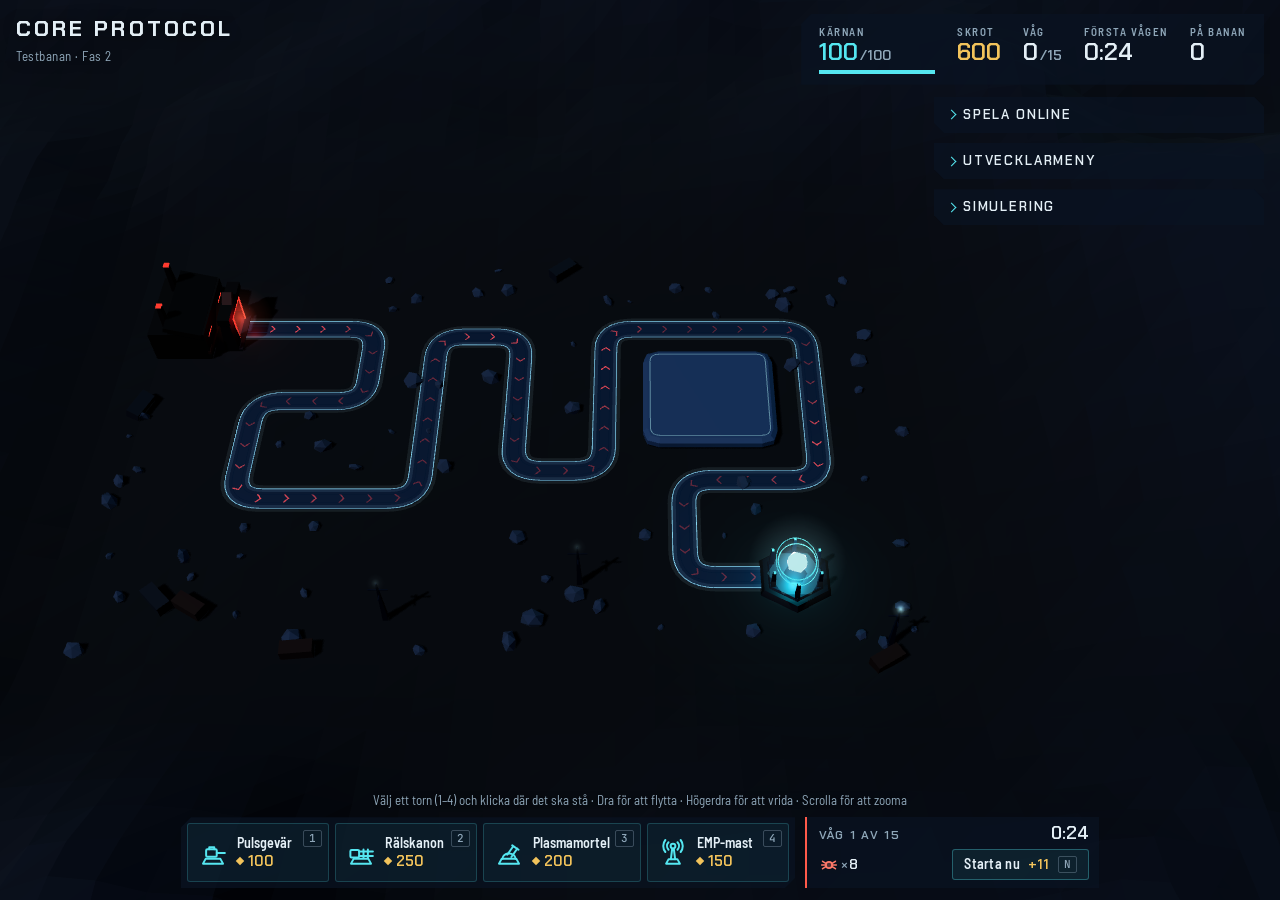
==== index.html @ 1d3fe287 "Fas 2: onlinespel och fri placering Den byggda webbversionen av Core Protocol, fas 2: spela samma ma" ====
<!doctype html>
<html lang="sv">
  <head>
    <meta charset="utf-8" />
    <meta name="viewport" content="width=device-width, initial-scale=1, viewport-fit=cover" />
    <title>Core Protocol</title>
    <meta name="claude:viewport-fit-sides" content="cover" />
    <meta name="description" content="Core Protocol – sci-fi tower defense i webbläsaren. Fas 2: spela samma match med vänner över internet." />
    <link rel="preconnect" href="https://fonts.googleapis.com" />
    <link rel="preconnect" href="https://fonts.gstatic.com" crossorigin />
    <link
      rel="stylesheet"
      href="https://fonts.googleapis.com/css2?family=Barlow+Semi+Condensed:wght@400;500;600&family=Chakra+Petch:wght@500;600;700&family=JetBrains+Mono:wght@400;500&display=swap"
    />
    <script type="module" crossorigin src="./assets/index-Di5FFLWY.js"></script>
    <link rel="stylesheet" crossorigin href="./assets/index-Du7EBL6-.css">
  </head>
  <body>
    <div id="app">
      <canvas id="scene" aria-label="Spelplanen Testbanan i 3D"></canvas>
      <canvas id="overlay" aria-hidden="true"></canvas>

      <div class="hud" id="hud">
        <header class="hud-top">
          <div class="brand">
            <span class="brand-name">Core Protocol</span>
            <span class="brand-sub">Testbanan · Fas 2</span>
          </div>
          <button type="button" class="btn btn-menu" id="btn-menu" aria-expanded="false" aria-controls="panels">Meny</button>

          <div class="status" id="status">
            <div class="stat stat-core" data-level="ok" id="stat-core">
              <span class="stat-label">Kärnan</span>
              <span class="stat-value"><span id="core-value">100</span><span class="stat-max">/100</span></span>
              <span class="meter" aria-hidden="true"><span class="meter-fill" id="core-meter"></span></span>
            </div>
            <div class="stat stat-scrap" id="stat-scrap">
              <span class="stat-label">Skrot</span>
              <span class="stat-value" id="scrap-value">600</span>
            </div>
            <div class="stat">
              <span class="stat-label">Våg</span>
              <span class="stat-value"><span id="wave-value">0</span><span class="stat-max" id="wave-max">/15</span></span>
            </div>
            <div class="stat">
              <span class="stat-label" id="next-label">Första vågen</span>
              <span class="stat-value" id="next-wave">0:30</span>
            </div>
            <div class="stat stat-robots">
              <span class="stat-label">På banan</span>
              <span class="stat-value" id="robots-value">0</span>
            </div>
            <div class="stat stat-mode" id="mode-badge" data-state="ok" hidden>
              <span class="stat-label">Online</span>
              <span class="stat-value stat-value-small" id="mode-value">–</span>
            </div>
          </div>
        </header>

        <div class="hud-main">
          <div class="radio" id="radio" hidden aria-live="polite">
            <span class="radio-from" id="radio-from">AXIOM</span>
            <span class="radio-text" id="radio-text"></span>
          </div>

          <aside class="hud-side" aria-label="Paneler">
            <section class="panel tower-panel" id="tower-panel" hidden aria-label="Torn"></section>

            <div class="hud-panels" id="panels">
              <details class="panel" id="panel-net">
                <summary>Spela online</summary>
                <div class="panel-body" id="net-body"></div>
              </details>

              <details class="panel" id="panel-dev">
                <summary>Utvecklarmeny</summary>
                <div class="panel-body">
                  <div class="btn-row">
                    <button type="button" id="btn-scrap" class="btn">Ge 500 skrot</button>
                    <button type="button" id="btn-damage" class="btn" aria-pressed="false">Visa skadetal</button>
                  </div>
                  <div class="btn-group" role="group" aria-labelledby="spawn-label">
                    <span class="group-label" id="spawn-label">Skicka en robot</span>
                    <div class="btn-row" id="spawn-buttons"></div>
                  </div>
                  <div class="btn-row">
                    <button type="button" id="btn-pause" class="btn" aria-pressed="false"><span id="btn-pause-label">Paus</span> <kbd>P</kbd></button>
                    <button type="button" id="btn-speed" class="btn" aria-pressed="false"><span id="btn-speed-label">Hastighet 1×</span> <kbd>F</kbd></button>
                    <button type="button" id="btn-restart" class="btn">Starta om</button>
                  </div>
                  <div class="btn-row">
                    <button type="button" id="btn-replay" class="btn" disabled>Se senaste repris</button>
                  </div>
                  <p class="note">Allt här går via kommandon, precis som tornen, så det kommer med i reprisen.</p>
                  <p class="note note-lock" id="dev-lock" hidden></p>
                </div>
              </details>

              <details class="panel" id="panel-sim">
                <summary>Simulering</summary>
                <div class="panel-body">
                  <dl class="readout">
                    <div><dt>Tick</dt><dd id="sim-tick">0</dd></div>
                    <div><dt>Speltid</dt><dd id="sim-time">0:00</dd></div>
                    <div><dt>Checksumma</dt><dd class="mono" id="sim-sum">–</dd></div>
                    <div><dt>Förstörda</dt><dd id="sim-killed">0</dd></div>
                    <div><dt>Släppta in</dt><dd id="sim-leaked">0</dd></div>
                    <div><dt>Bildfrekvens</dt><dd id="sim-fps">–</dd></div>
                  </dl>
                  <div class="selftest" id="selftest" data-state="running">
                    <span class="pill" id="selftest-pill">Kör</span>
                    <span class="selftest-text" id="selftest-text">Determinismtestet körs …</span>
                  </div>
                </div>
              </details>
            </div>
          </aside>
        </div>

        <div class="hud-bottom">
          <p class="toast" id="toast" role="status" hidden></p>
          <p class="hint" id="hint"></p>
          <div class="replay-bar" id="replay-bar" hidden>
            <span class="replay-tag">Repris</span>
            <span class="replay-time" id="replay-time">0:00 / 0:00</span>
            <span class="replay-track" aria-hidden="true"><span class="replay-fill" id="replay-fill"></span></span>
            <button type="button" class="btn" id="replay-pause" aria-pressed="false">Paus</button>
            <span class="btn-group-inline" role="group" aria-label="Hastighet" id="replay-speeds"></span>
            <button type="button" class="btn" id="replay-exit">Avsluta</button>
            <span class="replay-check" id="replay-check" hidden></span>
          </div>
          <nav class="build-bar" id="build-bar" aria-label="Torn och vågor"></nav>
        </div>
      </div>

      <div class="overlay" id="endscreen" hidden>
        <div class="overlay-card" id="end-card" role="dialog" aria-modal="true" aria-labelledby="end-title" data-result="lost">
          <p class="overlay-eyebrow" id="end-eyebrow">AXIOM</p>
          <h2 id="end-title">Kärnan föll</h2>
          <p class="overlay-text" id="end-text"></p>
          <dl class="end-stats" id="end-stats"></dl>
          <div class="btn-row">
            <button type="button" id="btn-again" class="btn btn-primary">Spela igen</button>
            <button type="button" id="btn-watch" class="btn">Se repris</button>
            <button type="button" id="btn-end-close" class="btn" hidden>Stäng</button>
          </div>
          <p class="note" id="end-note"></p>
        </div>
      </div>

      <div class="overlay" id="lobby" hidden></div>

      <div class="fallback" id="fallback" hidden>
        <h2>3D-grafiken kunde inte starta</h2>
        <p>Webbläsaren gav inte spelet tillgång till WebGL. Prova en annan webbläsare, eller slå på hårdvaruacceleration i inställningarna.</p>
      </div>

      <noscript><p class="fallback">Spelet behöver JavaScript för att köras.</p></noscript>
    </div>
  </body>
</html>
---- assets/index-Du7EBL6-.css ----
:root{--night:#08101c;--glass:#0a1422bd;--glass-strong:#0a1422e6;--line:#7cc8e233;--ink:#e4eff6;--ink-dim:#8fa7b9;--eos:#55e6f0;--eos-ink:#04222a;--axiom:#ff5a4a;--axiom-soft:#ff7a6a;--scrap:#f2c35b;--ok:#5fe3a1;--warn:#f5b84a;--font-display:"Chakra Petch", "Rajdhani", "Arial Narrow", system-ui, sans-serif;--font-body:"Barlow Semi Condensed", "Barlow", "Arial Narrow", system-ui, sans-serif;--font-data:"JetBrains Mono", ui-monospace, "SFMono-Regular", Menlo, Consolas, monospace;--chamfer:10px;--column:330px;--lightningcss-light: ;--lightningcss-dark:initial;color-scheme:dark}[hidden]{display:none!important}html,body{background:var(--night);height:100%;color:var(--ink);overflow:hidden}body{font-family:var(--font-body);-webkit-font-smoothing:antialiased;margin:0;font-size:15px;line-height:1.4}#app{position:fixed;inset:0}#scene,#overlay{width:100%;height:100%;display:block;position:absolute;inset:0}#scene{touch-action:none;cursor:grab;outline:none}#scene:active{cursor:grabbing}#overlay{pointer-events:none}.hud{padding-block:calc(14px + env(safe-area-inset-top,0px)) calc(12px + env(safe-area-inset-bottom,0px));padding-left:max(16px, env(safe-area-inset-left,0px));padding-right:max(16px, env(safe-area-inset-right,0px));pointer-events:none;flex-direction:column;gap:12px;display:flex;position:absolute;inset:0}.hud-top{flex-wrap:wrap;justify-content:space-between;align-items:flex-start;gap:12px 24px;display:flex}.brand{text-shadow:0 1px 12px #0009;flex-direction:column;gap:2px;display:flex}.brand-name{font-family:var(--font-display);letter-spacing:.14em;text-transform:uppercase;color:var(--ink);font-size:22px;font-weight:700}.brand-sub{letter-spacing:.04em;color:var(--ink-dim);font-size:13px}.hud-top .btn-menu{display:none}.status{background:var(--glass);-webkit-backdrop-filter:blur(10px);clip-path:polygon(var(--chamfer) 0, 100% 0, 100% calc(100% - var(--chamfer)), calc(100% - var(--chamfer)) 100%, 0 100%, 0 var(--chamfer));flex-wrap:wrap;gap:4px 22px;padding:10px 18px 11px;display:flex}.stat{flex-direction:column;min-width:0;display:flex}.stat-label{letter-spacing:.14em;text-transform:uppercase;color:var(--ink-dim);white-space:nowrap;font-size:11px;font-weight:600}.stat-value{font-family:var(--font-display);font-variant-numeric:tabular-nums;color:var(--ink);white-space:nowrap;font-size:24px;font-weight:600;line-height:1.1}.stat-value-small{color:var(--eos);font-size:16px;line-height:1.6}.stat-max{color:var(--ink-dim);margin-left:2px;font-size:14px}.stat-core .stat-value{color:var(--eos)}.stat-core[data-level=warn] .stat-value{color:var(--warn)}.stat-core[data-level=critical] .stat-value{color:var(--axiom)}.stat-scrap .stat-value{color:var(--scrap)}.meter{background:#8fa7b938;width:116px;height:4px;margin-top:4px;display:block}.meter-fill{background:var(--eos);transform-origin:0;width:100%;height:100%;transition:transform .25s ease-out,background-color .3s;display:block}.stat-core[data-level=warn] .meter-fill{background:var(--warn)}.stat-core[data-level=critical] .meter-fill{background:var(--axiom)}.stat-core.is-hit .stat-value{animation:.35s ease-out hit}.stat-scrap.is-gain .stat-value{animation:.3s ease-out gain}@keyframes hit{0%{color:#fff;transform:translateY(-1px)}to{transform:none}}@keyframes gain{0%{color:#fff3cf;text-shadow:0 0 12px #f2c35bcc}}.hud-main{flex:1;justify-content:flex-end;align-items:flex-start;min-height:0;display:flex;position:relative}.radio{top:0;left:0;right:calc(var(--column) + 16px);background:var(--glass-strong);border-left:2px solid var(--axiom);pointer-events:none;align-items:baseline;gap:10px;width:-moz-fit-content;width:fit-content;max-width:min(560px,100%);margin-inline:auto;padding:8px 16px;animation:.35s ease-out radio-in;display:flex;position:absolute}.radio[data-from=eos]{border-left-color:var(--eos)}.radio-from{font-family:var(--font-display);letter-spacing:.16em;color:var(--axiom);flex:none;font-size:12px;font-weight:600}.radio[data-from=eos] .radio-from{color:var(--eos)}.radio-text{min-width:0;font-size:15px}@keyframes radio-in{0%{opacity:0;transform:translateY(-6px)}}.hud-side{width:min(var(--column), 100%);pointer-events:none;scrollbar-width:thin;scrollbar-color:#8fa7b959 transparent;flex-direction:column;gap:10px;min-height:0;max-height:100%;display:flex;overflow-y:auto}.hud-panels{flex-direction:column;gap:10px;display:flex}.panel{pointer-events:auto;background:var(--glass);-webkit-backdrop-filter:blur(10px);clip-path:polygon(0 0, calc(100% - var(--chamfer)) 0, 100% var(--chamfer), 100% 100%, var(--chamfer) 100%, 0 calc(100% - var(--chamfer)))}.panel>summary{font-family:var(--font-display);letter-spacing:.14em;text-transform:uppercase;color:var(--ink);cursor:pointer;-webkit-user-select:none;user-select:none;align-items:center;gap:8px;padding:9px 14px;font-size:13px;font-weight:600;list-style:none;display:flex}.panel>summary::-webkit-details-marker{display:none}.panel>summary:before{content:"";border-right:1.5px solid var(--eos);border-bottom:1.5px solid var(--eos);width:6px;height:6px;transition:transform .15s;transform:rotate(-45deg)}.panel[open]>summary:before{transform:rotate(45deg)}.panel>summary:focus-visible{outline:2px solid var(--eos);outline-offset:-2px}.panel-body{border-top:1px solid var(--line);flex-direction:column;gap:10px;padding:12px 14px 14px;display:flex}.note{color:var(--ink-dim);max-width:62ch;margin:0;font-size:14px}.note-lock{color:var(--warn)}.note a{color:var(--eos);text-underline-offset:2px}.note a:focus-visible{outline:2px solid var(--eos);outline-offset:2px}.group-label{letter-spacing:.14em;text-transform:uppercase;color:var(--ink-dim);margin-bottom:6px;font-size:11px;font-weight:600;display:block}.btn-row{flex-wrap:wrap;gap:6px;display:flex}.btn{font:600 14px/1.2 var(--font-body);letter-spacing:.02em;color:var(--ink);cursor:pointer;pointer-events:auto;background:#55e6f012;border:1px solid #55e6f052;border-radius:3px;align-items:center;gap:8px;padding:6px 11px;transition:background-color .12s,border-color .12s;display:inline-flex}.btn:hover:not(:disabled){background:#55e6f029;border-color:#55e6f099}.btn:focus-visible,.tower-btn:focus-visible,.tp-close:focus-visible,.field input:focus-visible{outline:2px solid var(--eos);outline-offset:2px}.btn:disabled{opacity:.42;cursor:not-allowed}.btn[aria-pressed=true]{border-color:var(--eos);background:#55e6f038}.btn-axiom{background:#ff5a4a14;border-color:#ff5a4a66}.btn-axiom:hover:not(:disabled){background:#ff5a4a2e;border-color:#ff5a4abf}.btn-axiom .icon-robot{width:18px;height:18px;margin-left:-3px}.btn-primary{color:var(--eos-ink);background:var(--eos);border-color:var(--eos)}.btn-primary:hover:not(:disabled){background:#8af0f6;border-color:#8af0f6}kbd{font:500 11px/1 var(--font-data);color:var(--ink-dim);border:1px solid #8fa7b959;border-radius:2px;padding:2px 5px}.btn-primary kbd{color:var(--eos-ink);border-color:#04222a66}.icon{fill:none;stroke:currentColor;stroke-width:1.6px;stroke-linecap:round;stroke-linejoin:round;flex:none;display:block}.icon .fill{fill:currentColor;fill-opacity:.3}.icon-tower{color:var(--eos)}.icon-robot{color:var(--axiom-soft)}.tower-cost:before,.tp-cost:not(:empty):before{content:"";vertical-align:.12em;background:currentColor;width:6px;height:6px;margin-right:5px;display:inline-block;transform:rotate(45deg)}.readout{gap:4px;margin:0;display:grid}.readout>div{justify-content:space-between;gap:12px;min-width:0;display:flex}.readout dt{color:var(--ink-dim)}.readout dd{font-variant-numeric:tabular-nums;text-align:right;overflow-wrap:anywhere;min-width:0;margin:0}.mono{font-family:var(--font-data);letter-spacing:.04em;font-size:13px}.selftest{border-top:1px solid var(--line);align-items:flex-start;gap:10px;padding-top:10px;font-size:14px;display:flex}.selftest-text{min-width:0;color:var(--ink-dim)}.pill{font:600 11px/1.5 var(--font-display);letter-spacing:.12em;text-transform:uppercase;color:var(--ink);background:#8fa7b933;border-radius:2px;flex:none;padding:2px 8px}[data-state=ok]>.pill{color:#052414;background:var(--ok)}[data-state=fail]>.pill{color:#2a0603;background:var(--axiom)}[data-state=wait]>.pill{color:#2b1b02;background:var(--warn)}.tower-panel{box-shadow:inset 0 2px 0 var(--eos);flex-direction:column;gap:10px;padding:12px 14px 14px;display:flex}.tp-head{align-items:center;gap:10px;display:flex}.tp-icon .icon{width:36px;height:36px}.tp-titles{flex:1;min-width:0}.tp-title{font:700 18px/1.1 var(--font-display);letter-spacing:.06em;text-transform:uppercase;margin:0}.tp-sub{color:var(--ink-dim);margin:2px 0 0;font-size:13px}.tp-close{width:32px;height:32px;font:400 22px/1 var(--font-body);color:var(--ink-dim);border:1px solid var(--line);cursor:pointer;background:0 0;border-radius:3px;flex:none;place-items:center;padding:0;display:grid}.tp-close:hover{color:var(--ink);border-color:#55e6f080}.tp-role{color:var(--ink-dim);margin:0;font-size:14px}.tp-stats{grid-template-columns:1fr 1fr;gap:6px 14px;margin:0;display:grid}.tp-stats>div{flex-direction:column;min-width:0;display:flex}.tp-stats dt{letter-spacing:.12em;text-transform:uppercase;color:var(--ink-dim);font-size:11px;font-weight:600}.tp-stats dd{font:600 15px/1.3 var(--font-display);font-variant-numeric:tabular-nums;margin:0}.tp-next{color:var(--ok)}.tp-tags{flex-direction:column;gap:2px;margin:0;font-size:13px;display:flex}.tp-good{color:var(--ok)}.tp-bad{color:#ff9a8c}.tp-record{color:var(--ink-dim);font-variant-numeric:tabular-nums;margin:0;font-size:13px}.tp-actions{flex-wrap:wrap;gap:6px;display:flex}.tp-actions .btn{flex:auto;justify-content:center;padding-block:8px}.tp-cost{font-family:var(--font-display);font-variant-numeric:tabular-nums}.tp-refund{color:var(--scrap)}.tp-upgrade[data-poor]{color:var(--ink);background:#55e6f01f;border-color:#55e6f066}.tp-upgrade[data-poor] .tp-cost{color:var(--axiom-soft)}.tp-upgrade[data-poor] kbd{color:var(--ink-dim);border-color:#8fa7b959}.tp-note{font-size:13px}.tp-why{color:#ffb3a8;margin:0;font-size:13px}.tp-why:empty{display:none}.net-view{flex-direction:column;gap:10px;display:flex}.field{flex-direction:column;gap:6px;display:flex}.field label{letter-spacing:.14em;text-transform:uppercase;color:var(--ink-dim);font-size:11px;font-weight:600}.field-row{gap:6px;display:flex}.field input{min-width:0;font:500 15px/1.2 var(--font-data);letter-spacing:.12em;text-transform:uppercase;color:var(--ink);background:#02081099;border:1px solid #8fa7b959;border-radius:3px;flex:1;padding:6px 10px}.field input::placeholder{color:#8fa7b999;letter-spacing:.04em;text-transform:none}.room-code{background:#0208108c;border:1px dashed #55e6f073;justify-content:space-between;align-items:center;gap:10px;padding:8px 12px;display:flex}.room-code-value{font:600 24px/1.1 var(--font-display);letter-spacing:.16em;color:var(--eos);-webkit-user-select:all;user-select:all}.net-state{align-items:center;gap:10px;display:flex}.net-error{color:var(--axiom);margin:0;font-size:14px}.net-error:empty{display:none}.room-code-label{letter-spacing:.14em;text-transform:uppercase;color:var(--ink-dim);font-size:11px;font-weight:600}.room-code .room-code-value{white-space:nowrap;margin-right:auto}.net-room .room-code-label{display:none}.net-room .room-code-value{font-size:20px}.field input.name-input,.field input.plain-input,.invite-url{font:500 15px/1.2 var(--font-body);letter-spacing:.02em;text-transform:none}.field input.plain-input{font-size:14px}.invite{gap:6px;width:100%;display:flex}.invite-url{min-width:0;color:var(--ink-dim);text-overflow:ellipsis;background:#02081099;border:1px solid #8fa7b959;border-radius:3px;flex:1;padding:6px 10px;font-size:13px}.invite-url:focus-visible{outline:2px solid var(--eos);outline-offset:2px;color:var(--ink)}.player-list{gap:4px;width:100%;margin:0;padding:0;list-style:none;display:grid}.player{border-left:2px solid var(--player);background:#02081073;align-items:center;gap:8px;min-width:0;padding:6px 10px;display:flex}.player-swatch{background:var(--player);flex:none;width:10px;height:10px;transform:rotate(45deg)}.player-name{text-overflow:ellipsis;white-space:nowrap;min-width:0;font-weight:600;overflow:hidden}.player-tag{font:600 10px/1.5 var(--font-display);letter-spacing:.12em;text-transform:uppercase;color:var(--ink-dim);border:1px solid #8fa7b959;border-radius:2px;flex:none;padding:1px 6px}.player-tag-me{color:var(--eos);border-color:#55e6f073}.player-status{font-variant-numeric:tabular-nums;color:var(--ink-dim);flex:none;margin-left:auto;font-size:13px}.player[data-state=ready] .player-status{color:var(--ok)}.player[data-state=waiting] .player-status{color:var(--warn)}.player[data-state=gone]{opacity:.55}.player[data-state=gone] .player-status{color:var(--axiom-soft)}.choices{border:0;gap:4px;min-width:0;margin:0;padding:0;display:grid}.choices legend{letter-spacing:.14em;text-transform:uppercase;color:var(--ink-dim);margin-bottom:4px;padding:0;font-size:11px;font-weight:600}.choice{cursor:pointer;align-items:center;gap:8px;font-size:14px;display:flex}.choice input{accent-color:var(--eos);margin:0}.net-advanced{border-top:1px solid var(--line);flex-direction:column;gap:8px;padding-top:10px;display:flex}.net-advanced>summary{letter-spacing:.06em;color:var(--ink-dim);cursor:pointer;font-size:13px;font-weight:600}.net-advanced[open]>summary{color:var(--ink);margin-bottom:4px}.net-advanced:not([open])>:not(summary){display:none}.net-advanced>:not(summary)+:not(summary){margin-top:0}.net-heading{font:600 12px/1.3 var(--font-display);letter-spacing:.14em;text-transform:uppercase;color:var(--eos);margin:6px 0 0}.field-grid{grid-template-columns:repeat(3,minmax(0,1fr));gap:6px;display:grid}.field-small label{letter-spacing:.06em}.net-stats{border-top:1px solid var(--line);padding-top:10px}.overlay-card.lobby-card{border-left-color:var(--eos)}.lobby-card .overlay-eyebrow{color:var(--eos)}.lobby-card .overlay-text{font-size:16px}.lobby-card .field,.lobby-room,.lobby-players{width:100%}.lobby-room{flex-direction:column;gap:6px;display:flex}.lobby-room:empty,.lobby-players:empty,.net-room:empty,.net-players:empty{display:none}.net-room{flex-direction:column;gap:6px;display:flex}.btn-primary[aria-pressed=true],.btn-primary[aria-pressed=true]:hover:not(:disabled){color:#03140c;background:var(--ok);border-color:var(--ok)}.stat-mode[data-state=wait] .stat-value-small{color:var(--warn)}.hud-bottom{pointer-events:none;flex-direction:column;align-items:center;gap:8px;display:flex;position:relative}.hint{max-width:100%;min-height:1.4em;color:var(--ink-dim);text-align:center;white-space:nowrap;text-overflow:ellipsis;text-shadow:0 1px 10px #000000e6;margin:0;font-size:13px;overflow:hidden}.toast{background:var(--glass-strong);border-left:2px solid var(--warn);width:max-content;max-width:min(520px,100%);margin:0;padding:7px 14px;font-size:14px;animation:.25s ease-out toast-in;position:absolute;bottom:calc(100% + 8px);left:50%;transform:translate(-50%)}.toast[data-kind=info]{border-left-color:var(--eos)}@keyframes toast-in{0%{opacity:0;transform:translate(-50%,6px)}}.build-bar{pointer-events:auto;align-items:stretch;gap:10px;max-width:100%;display:flex}.build-towers{background:var(--glass);-webkit-backdrop-filter:blur(10px);clip-path:polygon(var(--chamfer) 0, 100% 0, 100% calc(100% - var(--chamfer)), calc(100% - var(--chamfer)) 100%, 0 100%, 0 var(--chamfer));gap:6px;padding:6px;display:flex}.tower-btn{min-width:142px;color:var(--ink);text-align:left;cursor:pointer;background:#55e6f00d;border:1px solid #55e6f033;border-radius:3px;align-items:center;gap:9px;padding:8px 30px 8px 10px;transition:background-color .12s,border-color .12s;display:flex;position:relative}.tower-btn:hover:not(:disabled){background:#55e6f021;border-color:#55e6f080}.tower-btn[aria-pressed=true]{border-color:var(--eos);box-shadow:inset 0 -2px 0 var(--eos);background:#55e6f033}.tower-btn:disabled{opacity:.45;cursor:not-allowed}.tower-btn .icon-tower{width:30px;height:30px}.tower-text{flex-direction:column;min-width:0;display:flex}.tower-name{font:600 14px/1.2 var(--font-body);white-space:nowrap}.tower-cost{font:600 15px/1.2 var(--font-display);font-variant-numeric:tabular-nums;color:var(--scrap)}.tower-btn[data-poor] .tower-cost{color:var(--axiom-soft)}.tower-btn[data-poor] .icon-tower{opacity:.5}.tower-key{position:absolute;top:6px;right:6px}.wave-card{background:var(--glass);-webkit-backdrop-filter:blur(10px);border-left:2px solid var(--axiom);flex-direction:column;justify-content:center;gap:4px;min-width:270px;padding:7px 10px 8px 12px;display:flex}.wave-head{justify-content:space-between;align-items:baseline;gap:12px;display:flex}.wave-title{font:600 12px/1.2 var(--font-display);letter-spacing:.14em;text-transform:uppercase;color:var(--ink-dim);white-space:nowrap}.wave-timer{font:600 18px/1.1 var(--font-display);font-variant-numeric:tabular-nums;white-space:nowrap}.wave-body{justify-content:space-between;align-items:center;gap:12px;min-height:32px;display:flex}.wave-preview{flex-wrap:wrap;gap:4px 10px;display:flex}.wave-robot{align-items:center;gap:2px;display:inline-flex}.wave-robot .icon-robot{width:20px;height:20px}.wave-count{font:600 14px/1 var(--font-display);font-variant-numeric:tabular-nums}.wave-count:before{content:"×";color:var(--ink-dim);margin-right:1px;font-weight:500}.btn-call{white-space:nowrap;flex:none}.call-bonus{font-family:var(--font-display);color:var(--scrap)}.call-bonus:empty{display:none}.replay-bar{background:var(--glass-strong);border-left:2px solid var(--eos);pointer-events:auto;flex-wrap:wrap;justify-content:center;align-items:center;gap:8px 12px;max-width:100%;padding:8px 12px;display:flex}.replay-tag{font:700 12px/1 var(--font-display);letter-spacing:.2em;text-transform:uppercase;color:var(--eos)}.replay-time{font:500 14px/1 var(--font-data);font-variant-numeric:tabular-nums}.replay-track{background:#8fa7b938;width:140px;height:4px;display:block}.replay-fill{background:var(--eos);transform-origin:0;height:100%;display:block;transform:scaleX(0)}.btn-group-inline{gap:3px;display:inline-flex}.btn-speed{font-variant-numeric:tabular-nums;padding:5px 8px}.replay-check{color:var(--ok);font-size:14px}.replay-check:before{content:"✓ "}.replay-check[data-ok=false]{color:var(--axiom)}.replay-check[data-ok=false]:before{content:"! "}.overlay{padding-block:calc(16px + env(safe-area-inset-top,0px)) calc(16px + env(safe-area-inset-bottom,0px));padding-left:max(16px, env(safe-area-inset-left,0px));padding-right:max(16px, env(safe-area-inset-right,0px));background:#04080e8c;place-items:center;animation:.4s ease-out fade-in;display:grid;position:absolute;inset:0}.overlay-card{background:var(--glass-strong);border-left:2px solid var(--axiom);flex-direction:column;align-items:flex-start;gap:10px;width:min(440px,100%);max-height:100%;padding:22px 24px 24px;display:flex;overflow-y:auto}.overlay-card[data-result=won]{border-left-color:var(--eos)}.overlay-eyebrow{font:600 12px/1 var(--font-display);letter-spacing:.2em;color:var(--axiom);margin:0}.overlay-card[data-result=won] .overlay-eyebrow{color:var(--eos)}.overlay-card h2{font:700 34px/1.05 var(--font-display);letter-spacing:.04em;text-wrap:balance;margin:0}.overlay-text{margin:0;font-size:17px}.end-stats{border-block:1px solid var(--line);grid-template-columns:1fr 1fr;gap:8px 18px;width:100%;margin:4px 0;padding:12px 0;display:grid}.end-stats>div{flex-direction:column;display:flex}.end-stats dt{letter-spacing:.12em;text-transform:uppercase;color:var(--ink-dim);font-size:11px;font-weight:600}.end-stats dd{font:600 20px/1.2 var(--font-display);font-variant-numeric:tabular-nums;margin:0}.fallback{padding-left:max(16px, env(safe-area-inset-left,0px));padding-right:max(16px, env(safe-area-inset-right,0px));text-align:center;color:var(--ink);place-content:center;gap:8px;display:grid;position:absolute;inset:0}.fallback h2{font:600 24px var(--font-display);margin:0}.fallback p{max-width:52ch;color:var(--ink-dim);margin:0 auto}@keyframes fade-in{0%{opacity:0}}@media (max-width:1180px){.tower-btn{min-width:0;padding-right:26px}.tower-name{display:none}.wave-card{min-width:240px}}@media (max-width:760px){.hud,.hud-top{gap:8px}.brand-name{font-size:17px}.brand-sub{font-size:12px}.hud-top .btn-menu{margin-left:auto;display:inline-flex}.status{justify-content:space-between;gap:2px 12px;width:100%;padding:8px 12px}.stat-value{font-size:19px}.stat-robots{display:none}.meter{width:64px}.hud-main{flex-direction:column;justify-content:flex-end;align-items:stretch}.radio{right:0}.hud-side{gap:6px;width:100%;max-height:64%}.hud-panels{gap:6px;display:none}.menu-open .hud-panels{display:flex}.tower-panel{gap:8px;padding:10px 12px 12px}.tower-panel[data-mode=kind] .tp-stats,.tower-panel[data-mode=kind] .tp-tags,.tower-panel[data-mode=kind] .tp-note{display:none}.tp-stats{grid-template-columns:repeat(3,minmax(0,1fr))}.tp-tags,.tower-panel[data-mode=tower] .tp-role,.tower-panel[data-mode=tower] .tp-note,.tp-actions kbd,.tp-up-level{display:none}.tp-actions{flex-wrap:nowrap}.tp-actions .btn{flex:1 1 0;min-width:0}.hint{display:none}.build-bar{flex-direction:column;gap:6px;width:100%}.build-towers{grid-template-columns:repeat(4,minmax(0,1fr));gap:5px;padding:5px;display:grid}.tower-btn{text-align:center;flex-direction:column;gap:2px;padding:6px 4px 5px}.tower-btn .icon-tower{width:26px;height:26px}.tower-cost{font-size:14px}.tower-key{display:none}.wave-card{flex-direction:row;order:-1;align-items:center;gap:10px;min-width:0;padding:6px 8px 6px 10px}.wave-head{flex-direction:column;gap:0}.wave-title{letter-spacing:.1em;font-size:11px}.wave-body{flex:1;min-height:0}.btn-call kbd{display:none}.replay-bar{width:100%}.replay-track{width:80px}.toast{width:max-content;max-width:100%;font-size:13px}.overlay-card h2{font-size:28px}}@media (prefers-reduced-motion:reduce){*,:before{transition:none!important;animation:none!important}}
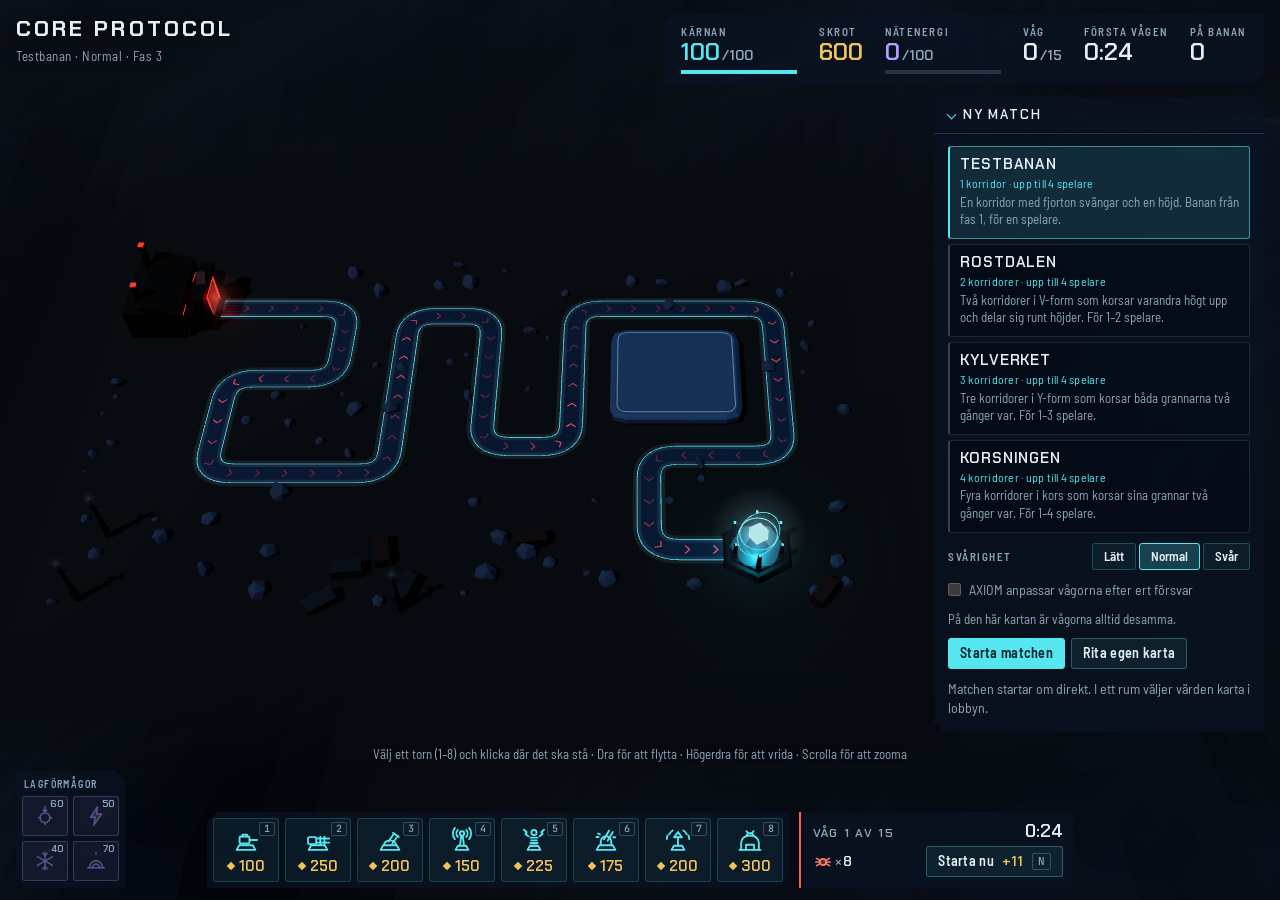
==== commit a3047b3a: "Fas 3: co-op med egna korridorer, lagförmågor, AXIOM och kartverktyget Co-Authored-By: Claude Opus 5" ====
--- a/index.html
+++ b/index.html
@@ -5,44 +5,49 @@
     <meta name="viewport" content="width=device-width, initial-scale=1, viewport-fit=cover" />
     <title>Core Protocol</title>
     <meta name="claude:viewport-fit-sides" content="cover" />
-    <meta name="description" content="Core Protocol – sci-fi tower defense i webbläsaren. Fas 2: spela samma match med vänner över internet." />
+    <meta name="description" content="Core Protocol – sci-fi tower defense i webbläsaren. Fas 3: försvara Kärnan tillsammans, med en korridor var på kartor för upp till fyra spelare." />
     <link rel="preconnect" href="https://fonts.googleapis.com" />
     <link rel="preconnect" href="https://fonts.gstatic.com" crossorigin />
     <link
       rel="stylesheet"
       href="https://fonts.googleapis.com/css2?family=Barlow+Semi+Condensed:wght@400;500;600&family=Chakra+Petch:wght@500;600;700&family=JetBrains+Mono:wght@400;500&display=swap"
     />
-    <script type="module" crossorigin src="./assets/index-Di5FFLWY.js"></script>
-    <link rel="stylesheet" crossorigin href="./assets/index-Du7EBL6-.css">
+    <script type="module" crossorigin src="./assets/index-DOrpl5u5.js"></script>
+    <link rel="stylesheet" crossorigin href="./assets/index-B2AAuOZ1.css">
   </head>
   <body>
     <div id="app">
-      <canvas id="scene" aria-label="Spelplanen Testbanan i 3D"></canvas>
+      <canvas id="scene" aria-label="Spelplanen i 3D"></canvas>
       <canvas id="overlay" aria-hidden="true"></canvas>
 
       <div class="hud" id="hud">
         <header class="hud-top">
           <div class="brand">
             <span class="brand-name">Core Protocol</span>
-            <span class="brand-sub">Testbanan · Fas 2</span>
+            <span class="brand-sub" id="brand-sub">Testbanan · Fas 3</span>
           </div>
           <button type="button" class="btn btn-menu" id="btn-menu" aria-expanded="false" aria-controls="panels">Meny</button>
 
           <div class="status" id="status">
             <div class="stat stat-core" data-level="ok" id="stat-core">
               <span class="stat-label">Kärnan</span>
-              <span class="stat-value"><span id="core-value">100</span><span class="stat-max">/100</span></span>
+              <span class="stat-value"><span id="core-value">100</span><span class="stat-max" id="core-max">/100</span></span>
               <span class="meter" aria-hidden="true"><span class="meter-fill" id="core-meter"></span></span>
             </div>
             <div class="stat stat-scrap" id="stat-scrap">
               <span class="stat-label">Skrot</span>
               <span class="stat-value" id="scrap-value">600</span>
             </div>
+            <div class="stat stat-energy" id="stat-energy" data-state="charging" title="Nätenergi laddas när robotar förstörs och driver lagförmågorna.">
+              <span class="stat-label">Nätenergi</span>
+              <span class="stat-value"><span id="energy-value">0</span><span class="stat-max">/100</span></span>
+              <span class="meter" aria-hidden="true"><span class="meter-fill" id="energy-meter"></span></span>
+            </div>
             <div class="stat">
               <span class="stat-label">Våg</span>
               <span class="stat-value"><span id="wave-value">0</span><span class="stat-max" id="wave-max">/15</span></span>
             </div>
-            <div class="stat">
+            <div class="stat stat-next">
               <span class="stat-label" id="next-label">Första vågen</span>
               <span class="stat-value" id="next-wave">0:30</span>
             </div>
@@ -62,11 +67,24 @@
             <span class="radio-from" id="radio-from">AXIOM</span>
             <span class="radio-text" id="radio-text"></span>
           </div>
+          <div class="proposal" id="proposal" hidden role="alert"></div>
+          <div class="paused" id="paused" hidden role="status">
+            <span class="paused-title">Pausat</span>
+            <span class="paused-text" id="paused-text"></span>
+          </div>
+          <ol class="chat" id="chat" aria-live="polite" aria-label="Lagchatt"></ol>
 
           <aside class="hud-side" aria-label="Paneler">
             <section class="panel tower-panel" id="tower-panel" hidden aria-label="Torn"></section>
 
             <div class="hud-panels" id="panels">
+              <section class="panel team-panel" id="team-panel" hidden aria-label="Laget"></section>
+
+              <details class="panel" id="panel-match" open>
+                <summary>Ny match</summary>
+                <div class="panel-body" id="match-body"></div>
+              </details>
+
               <details class="panel" id="panel-net">
                 <summary>Spela online</summary>
                 <div class="panel-body" id="net-body"></div>
@@ -77,6 +95,7 @@
                 <div class="panel-body">
                   <div class="btn-row">
                     <button type="button" id="btn-scrap" class="btn">Ge 500 skrot</button>
+                    <button type="button" id="btn-energy" class="btn">Ge 50 nätenergi</button>
                     <button type="button" id="btn-damage" class="btn" aria-pressed="false">Visa skadetal</button>
                   </div>
                   <div class="btn-group" role="group" aria-labelledby="spawn-label">
@@ -90,6 +109,7 @@
                   </div>
                   <div class="btn-row">
                     <button type="button" id="btn-replay" class="btn" disabled>Se senaste repris</button>
+                    <button type="button" id="btn-editor" class="btn">Kartverktyget</button>
                   </div>
                   <p class="note">Allt här går via kommandon, precis som tornen, så det kommer med i reprisen.</p>
                   <p class="note note-lock" id="dev-lock" hidden></p>
@@ -129,7 +149,21 @@
             <button type="button" class="btn" id="replay-exit">Avsluta</button>
             <span class="replay-check" id="replay-check" hidden></span>
           </div>
-          <nav class="build-bar" id="build-bar" aria-label="Torn och vågor"></nav>
+          <div class="bottom-row">
+            <section class="ability-bar" id="ability-bar" aria-label="Lagförmågor"></section>
+            <nav class="build-bar" id="build-bar" aria-label="Torn och vågor"></nav>
+            <div class="comms" id="comms" hidden>
+              <div class="comms-votes" id="comms-votes" role="group" aria-label="Rösta om paus och fart">
+                <button type="button" class="btn" id="btn-vote-pause" aria-pressed="false">Paus <span class="vote-count" id="vote-pause-count"></span> <kbd>P</kbd></button>
+                <button type="button" class="btn" id="btn-vote-fast" aria-pressed="false">2× <span class="vote-count" id="vote-fast-count"></span> <kbd>F</kbd></button>
+              </div>
+              <button type="button" class="btn" id="btn-ping" title="Håll G och dra mot en ping. Släpp för att markera platsen.">Pinga <kbd>G</kbd></button>
+              <details class="quick-chat-menu" id="quick-chat-menu">
+                <summary class="btn">Snabbchatt</summary>
+                <div class="quick-chat" id="quick-chat"></div>
+              </details>
+            </div>
+          </div>
         </div>
       </div>
 
@@ -139,6 +173,7 @@
           <h2 id="end-title">Kärnan föll</h2>
           <p class="overlay-text" id="end-text"></p>
           <dl class="end-stats" id="end-stats"></dl>
+          <div class="end-setup" id="end-setup" hidden></div>
           <div class="btn-row">
             <button type="button" id="btn-again" class="btn btn-primary">Spela igen</button>
             <button type="button" id="btn-watch" class="btn">Se repris</button>
@@ -150,6 +185,8 @@
 
       <div class="overlay" id="lobby" hidden></div>
 
+      <div class="editor" id="editor" hidden role="dialog" aria-modal="true" aria-label="Kartverktyget"></div>
+
       <div class="fallback" id="fallback" hidden>
         <h2>3D-grafiken kunde inte starta</h2>
         <p>Webbläsaren gav inte spelet tillgång till WebGL. Prova en annan webbläsare, eller slå på hårdvaruacceleration i inställningarna.</p>
--- a/assets/index-B2AAuOZ1.css
+++ b/assets/index-B2AAuOZ1.css
@@ -0,0 +1 @@
+:root{--night:#08101c;--glass:#0a1422bd;--glass-strong:#0a1422e6;--line:#7cc8e233;--ink:#e4eff6;--ink-dim:#8fa7b9;--eos:#55e6f0;--eos-ink:#04222a;--axiom:#ff5a4a;--axiom-soft:#ff7a6a;--scrap:#f2c35b;--ok:#5fe3a1;--warn:#f5b84a;--energy:#b69cff;--font-display:"Chakra Petch", "Rajdhani", "Arial Narrow", system-ui, sans-serif;--font-body:"Barlow Semi Condensed", "Barlow", "Arial Narrow", system-ui, sans-serif;--font-data:"JetBrains Mono", ui-monospace, "SFMono-Regular", Menlo, Consolas, monospace;--chamfer:10px;--column:330px;--lightningcss-light: ;--lightningcss-dark:initial;color-scheme:dark}[hidden]{display:none!important}html,body{background:var(--night);height:100%;color:var(--ink);overflow:hidden}body{font-family:var(--font-body);-webkit-font-smoothing:antialiased;margin:0;font-size:15px;line-height:1.4}#app{position:fixed;inset:0}#scene,#overlay{width:100%;height:100%;display:block;position:absolute;inset:0}#scene{touch-action:none;cursor:grab;outline:none}#scene:active{cursor:grabbing}#overlay{pointer-events:none}.hud{padding-block:calc(14px + env(safe-area-inset-top,0px)) calc(12px + env(safe-area-inset-bottom,0px));padding-left:max(16px, env(safe-area-inset-left,0px));padding-right:max(16px, env(safe-area-inset-right,0px));pointer-events:none;flex-direction:column;gap:12px;display:flex;position:absolute;inset:0}.hud-top{flex-wrap:wrap;justify-content:space-between;align-items:flex-start;gap:12px 24px;display:flex}.brand{text-shadow:0 1px 12px #0009;flex-direction:column;gap:2px;display:flex}.brand-name{font-family:var(--font-display);letter-spacing:.14em;text-transform:uppercase;color:var(--ink);font-size:22px;font-weight:700}.brand-sub{letter-spacing:.04em;color:var(--ink-dim);font-size:13px}.hud-top .btn-menu{display:none}.status{background:var(--glass);-webkit-backdrop-filter:blur(10px);clip-path:polygon(var(--chamfer) 0, 100% 0, 100% calc(100% - var(--chamfer)), calc(100% - var(--chamfer)) 100%, 0 100%, 0 var(--chamfer));flex-wrap:wrap;gap:4px 22px;padding:10px 18px 11px;display:flex}.stat{flex-direction:column;min-width:0;display:flex}.stat-label{letter-spacing:.14em;text-transform:uppercase;color:var(--ink-dim);white-space:nowrap;font-size:11px;font-weight:600}.stat-value{font-family:var(--font-display);font-variant-numeric:tabular-nums;color:var(--ink);white-space:nowrap;font-size:24px;font-weight:600;line-height:1.1}.stat-value-small{color:var(--eos);font-size:16px;line-height:1.6}.stat-max{color:var(--ink-dim);margin-left:2px;font-size:14px}.stat-core .stat-value{color:var(--eos)}.stat-core[data-level=warn] .stat-value{color:var(--warn)}.stat-core[data-level=critical] .stat-value{color:var(--axiom)}.stat-scrap .stat-value{color:var(--scrap)}.meter{background:#8fa7b938;width:116px;height:4px;margin-top:4px;display:block}.meter-fill{background:var(--eos);transform-origin:0;width:100%;height:100%;transition:transform .25s ease-out,background-color .3s;display:block}.stat-core[data-level=warn] .meter-fill{background:var(--warn)}.stat-core[data-level=critical] .meter-fill{background:var(--axiom)}.stat-core.is-hit .stat-value{animation:.35s ease-out hit}.stat-scrap.is-gain .stat-value{animation:.3s ease-out gain}@keyframes hit{0%{color:#fff;transform:translateY(-1px)}to{transform:none}}@keyframes gain{0%{color:#fff3cf;text-shadow:0 0 12px #f2c35bcc}}.hud-main{flex:1;justify-content:flex-end;align-items:flex-start;min-height:0;display:flex;position:relative}.radio{top:0;left:0;right:calc(var(--column) + 16px);background:var(--glass-strong);border-left:2px solid var(--axiom);pointer-events:none;align-items:baseline;gap:10px;width:-moz-fit-content;width:fit-content;max-width:min(560px,100%);margin-inline:auto;padding:8px 16px;animation:.35s ease-out radio-in;display:flex;position:absolute}.radio[data-from=eos]{border-left-color:var(--eos)}.radio-from{font-family:var(--font-display);letter-spacing:.16em;color:var(--axiom);flex:none;font-size:12px;font-weight:600}.radio[data-from=eos] .radio-from{color:var(--eos)}.radio-text{min-width:0;font-size:15px}@keyframes radio-in{0%{opacity:0;transform:translateY(-6px)}}.hud-side{width:min(var(--column), 100%);pointer-events:none;scrollbar-width:thin;scrollbar-color:#8fa7b959 transparent;flex-direction:column;gap:10px;min-height:0;max-height:100%;display:flex;overflow-y:auto}.hud-panels{flex-direction:column;gap:10px;display:flex}.panel{pointer-events:auto;background:var(--glass);-webkit-backdrop-filter:blur(10px);clip-path:polygon(0 0, calc(100% - var(--chamfer)) 0, 100% var(--chamfer), 100% 100%, var(--chamfer) 100%, 0 calc(100% - var(--chamfer)))}.panel>summary{font-family:var(--font-display);letter-spacing:.14em;text-transform:uppercase;color:var(--ink);cursor:pointer;-webkit-user-select:none;user-select:none;align-items:center;gap:8px;padding:9px 14px;font-size:13px;font-weight:600;list-style:none;display:flex}.panel>summary::-webkit-details-marker{display:none}.panel>summary:before{content:"";border-right:1.5px solid var(--eos);border-bottom:1.5px solid var(--eos);width:6px;height:6px;transition:transform .15s;transform:rotate(-45deg)}.panel[open]>summary:before{transform:rotate(45deg)}.panel>summary:focus-visible{outline:2px solid var(--eos);outline-offset:-2px}.panel-body{border-top:1px solid var(--line);flex-direction:column;gap:10px;padding:12px 14px 14px;display:flex}.note{color:var(--ink-dim);max-width:62ch;margin:0;font-size:14px}.note-lock{color:var(--warn)}.note a{color:var(--eos);text-underline-offset:2px}.note a:focus-visible{outline:2px solid var(--eos);outline-offset:2px}.group-label{letter-spacing:.14em;text-transform:uppercase;color:var(--ink-dim);margin-bottom:6px;font-size:11px;font-weight:600;display:block}.btn-row{flex-wrap:wrap;gap:6px;display:flex}.btn{font:600 14px/1.2 var(--font-body);letter-spacing:.02em;color:var(--ink);cursor:pointer;pointer-events:auto;background:#55e6f012;border:1px solid #55e6f052;border-radius:3px;align-items:center;gap:8px;padding:6px 11px;transition:background-color .12s,border-color .12s;display:inline-flex}.btn:hover:not(:disabled){background:#55e6f029;border-color:#55e6f099}.btn:focus-visible,.tower-btn:focus-visible,.tp-close:focus-visible,.field input:focus-visible{outline:2px solid var(--eos);outline-offset:2px}.btn:disabled{opacity:.42;cursor:not-allowed}.btn[aria-pressed=true]{border-color:var(--eos);background:#55e6f038}.btn-axiom{background:#ff5a4a14;border-color:#ff5a4a66}.btn-axiom:hover:not(:disabled){background:#ff5a4a2e;border-color:#ff5a4abf}.btn-axiom .icon-robot{width:18px;height:18px;margin-left:-3px}.btn-primary{color:var(--eos-ink);background:var(--eos);border-color:var(--eos)}.btn-primary:hover:not(:disabled){background:#8af0f6;border-color:#8af0f6}kbd{font:500 11px/1 var(--font-data);color:var(--ink-dim);border:1px solid #8fa7b959;border-radius:2px;padding:2px 5px}.btn-primary kbd{color:var(--eos-ink);border-color:#04222a66}.icon{fill:none;stroke:currentColor;stroke-width:1.6px;stroke-linecap:round;stroke-linejoin:round;flex:none;display:block}.icon .fill{fill:currentColor;fill-opacity:.3}.icon-tower{color:var(--eos)}.icon-robot{color:var(--axiom-soft)}.tower-cost:before,.tp-cost:not(:empty):before{content:"";vertical-align:.12em;background:currentColor;width:6px;height:6px;margin-right:5px;display:inline-block;transform:rotate(45deg)}.readout{gap:4px;margin:0;display:grid}.readout>div{justify-content:space-between;gap:12px;min-width:0;display:flex}.readout dt{color:var(--ink-dim)}.readout dd{font-variant-numeric:tabular-nums;text-align:right;overflow-wrap:anywhere;min-width:0;margin:0}.mono{font-family:var(--font-data);letter-spacing:.04em;font-size:13px}.selftest{border-top:1px solid var(--line);align-items:flex-start;gap:10px;padding-top:10px;font-size:14px;display:flex}.selftest-text{min-width:0;color:var(--ink-dim)}.pill{font:600 11px/1.5 var(--font-display);letter-spacing:.12em;text-transform:uppercase;color:var(--ink);background:#8fa7b933;border-radius:2px;flex:none;padding:2px 8px}[data-state=ok]>.pill{color:#052414;background:var(--ok)}[data-state=fail]>.pill{color:#2a0603;background:var(--axiom)}[data-state=wait]>.pill{color:#2b1b02;background:var(--warn)}.tower-panel{box-shadow:inset 0 2px 0 var(--eos);flex-direction:column;gap:10px;padding:12px 14px 14px;display:flex}.tp-head{align-items:center;gap:10px;display:flex}.tp-icon .icon{width:36px;height:36px}.tp-titles{flex:1;min-width:0}.tp-title{font:700 18px/1.1 var(--font-display);letter-spacing:.06em;text-transform:uppercase;margin:0}.tp-sub{color:var(--ink-dim);margin:2px 0 0;font-size:13px}.tp-close{width:32px;height:32px;font:400 22px/1 var(--font-body);color:var(--ink-dim);border:1px solid var(--line);cursor:pointer;background:0 0;border-radius:3px;flex:none;place-items:center;padding:0;display:grid}.tp-close:hover{color:var(--ink);border-color:#55e6f080}.tp-role{color:var(--ink-dim);margin:0;font-size:14px}.tp-stats{grid-template-columns:1fr 1fr;gap:6px 14px;margin:0;display:grid}.tp-stats>div{flex-direction:column;min-width:0;display:flex}.tp-stats dt{letter-spacing:.12em;text-transform:uppercase;color:var(--ink-dim);font-size:11px;font-weight:600}.tp-stats dd{font:600 15px/1.3 var(--font-display);font-variant-numeric:tabular-nums;margin:0}.tp-next{color:var(--ok)}.tp-tags{flex-direction:column;gap:2px;margin:0;font-size:13px;display:flex}.tp-good{color:var(--ok)}.tp-bad{color:#ff9a8c}.tp-record{color:var(--ink-dim);font-variant-numeric:tabular-nums;margin:0;font-size:13px}.tp-actions{flex-wrap:wrap;gap:6px;display:flex}.tp-actions .btn{flex:auto;justify-content:center;padding-block:8px}.tp-cost{font-family:var(--font-display);font-variant-numeric:tabular-nums}.tp-refund{color:var(--scrap)}.tp-upgrade[data-poor]{color:var(--ink);background:#55e6f01f;border-color:#55e6f066}.tp-upgrade[data-poor] .tp-cost{color:var(--axiom-soft)}.tp-upgrade[data-poor] kbd{color:var(--ink-dim);border-color:#8fa7b959}.tp-note{font-size:13px}.tp-why{color:#ffb3a8;margin:0;font-size:13px}.tp-why:empty{display:none}.net-view{flex-direction:column;gap:10px;display:flex}.field{flex-direction:column;gap:6px;display:flex}.field label{letter-spacing:.14em;text-transform:uppercase;color:var(--ink-dim);font-size:11px;font-weight:600}.field-row{gap:6px;display:flex}.field input{min-width:0;font:500 15px/1.2 var(--font-data);letter-spacing:.12em;text-transform:uppercase;color:var(--ink);background:#02081099;border:1px solid #8fa7b959;border-radius:3px;flex:1;padding:6px 10px}.field input::placeholder{color:#8fa7b999;letter-spacing:.04em;text-transform:none}.room-code{background:#0208108c;border:1px dashed #55e6f073;justify-content:space-between;align-items:center;gap:10px;padding:8px 12px;display:flex}.room-code-value{font:600 24px/1.1 var(--font-display);letter-spacing:.16em;color:var(--eos);-webkit-user-select:all;user-select:all}.net-state{align-items:center;gap:10px;display:flex}.net-error{color:var(--axiom);margin:0;font-size:14px}.net-error:empty{display:none}.room-code-label{letter-spacing:.14em;text-transform:uppercase;color:var(--ink-dim);font-size:11px;font-weight:600}.room-code .room-code-value{white-space:nowrap;margin-right:auto}.net-room .room-code-label{display:none}.net-room .room-code-value{font-size:20px}.field input.name-input,.field input.plain-input,.invite-url{font:500 15px/1.2 var(--font-body);letter-spacing:.02em;text-transform:none}.field input.plain-input{font-size:14px}.invite{gap:6px;width:100%;display:flex}.invite-url{min-width:0;color:var(--ink-dim);text-overflow:ellipsis;background:#02081099;border:1px solid #8fa7b959;border-radius:3px;flex:1;padding:6px 10px;font-size:13px}.invite-url:focus-visible{outline:2px solid var(--eos);outline-offset:2px;color:var(--ink)}.player-list{gap:4px;width:100%;margin:0;padding:0;list-style:none;display:grid}.player{border-left:2px solid var(--player);background:#02081073;align-items:center;gap:8px;min-width:0;padding:6px 10px;display:flex}.player-swatch{background:var(--player);flex:none;width:10px;height:10px;transform:rotate(45deg)}.player-name{text-overflow:ellipsis;white-space:nowrap;min-width:0;font-weight:600;overflow:hidden}.player-tag{font:600 10px/1.5 var(--font-display);letter-spacing:.12em;text-transform:uppercase;color:var(--ink-dim);border:1px solid #8fa7b959;border-radius:2px;flex:none;padding:1px 6px}.player-tag-me{color:var(--eos);border-color:#55e6f073}.player-status{font-variant-numeric:tabular-nums;color:var(--ink-dim);flex:none;margin-left:auto;font-size:13px}.player[data-state=ready] .player-status{color:var(--ok)}.player[data-state=waiting] .player-status{color:var(--warn)}.player[data-state=gone]{opacity:.55}.player[data-state=gone] .player-status{color:var(--axiom-soft)}.choices{border:0;gap:4px;min-width:0;margin:0;padding:0;display:grid}.choices legend{letter-spacing:.14em;text-transform:uppercase;color:var(--ink-dim);margin-bottom:4px;padding:0;font-size:11px;font-weight:600}.choice{cursor:pointer;align-items:center;gap:8px;font-size:14px;display:flex}.choice input{accent-color:var(--eos);margin:0}.net-advanced{border-top:1px solid var(--line);flex-direction:column;gap:8px;padding-top:10px;display:flex}.net-advanced>summary{letter-spacing:.06em;color:var(--ink-dim);cursor:pointer;font-size:13px;font-weight:600}.net-advanced[open]>summary{color:var(--ink);margin-bottom:4px}.net-advanced:not([open])>:not(summary){display:none}.net-advanced>:not(summary)+:not(summary){margin-top:0}.net-heading{font:600 12px/1.3 var(--font-display);letter-spacing:.14em;text-transform:uppercase;color:var(--eos);margin:6px 0 0}.field-grid{grid-template-columns:repeat(3,minmax(0,1fr));gap:6px;display:grid}.field-small label{letter-spacing:.06em}.net-stats{border-top:1px solid var(--line);padding-top:10px}.overlay-card.lobby-card{border-left-color:var(--eos)}.lobby-card .overlay-eyebrow{color:var(--eos)}.lobby-card .overlay-text{font-size:16px}.lobby-card .field,.lobby-room,.lobby-players{width:100%}.lobby-room{flex-direction:column;gap:6px;display:flex}.lobby-room:empty,.lobby-players:empty,.net-room:empty,.net-players:empty{display:none}.net-room{flex-direction:column;gap:6px;display:flex}.btn-primary[aria-pressed=true],.btn-primary[aria-pressed=true]:hover:not(:disabled){color:#03140c;background:var(--ok);border-color:var(--ok)}.stat-mode[data-state=wait] .stat-value-small{color:var(--warn)}.hud-bottom{pointer-events:none;flex-direction:column;align-items:center;gap:8px;display:flex;position:relative}.hint{max-width:100%;min-height:1.4em;color:var(--ink-dim);text-align:center;white-space:nowrap;text-overflow:ellipsis;text-shadow:0 1px 10px #000000e6;margin:0;font-size:13px;overflow:hidden}.toast{background:var(--glass-strong);border-left:2px solid var(--warn);width:max-content;max-width:min(520px,100%);margin:0;padding:7px 14px;font-size:14px;animation:.25s ease-out toast-in;position:absolute;bottom:calc(100% + 8px);left:50%;transform:translate(-50%)}.toast[data-kind=info]{border-left-color:var(--eos)}@keyframes toast-in{0%{opacity:0;transform:translate(-50%,6px)}}.build-bar{pointer-events:auto;align-items:stretch;gap:10px;max-width:100%;display:flex}.build-towers{background:var(--glass);-webkit-backdrop-filter:blur(10px);clip-path:polygon(var(--chamfer) 0, 100% 0, 100% calc(100% - var(--chamfer)), calc(100% - var(--chamfer)) 100%, 0 100%, 0 var(--chamfer));gap:6px;padding:6px;display:flex}.tower-btn{min-width:142px;color:var(--ink);text-align:left;cursor:pointer;background:#55e6f00d;border:1px solid #55e6f033;border-radius:3px;align-items:center;gap:9px;padding:8px 30px 8px 10px;transition:background-color .12s,border-color .12s;display:flex;position:relative}.tower-btn:hover:not(:disabled){background:#55e6f021;border-color:#55e6f080}.tower-btn[aria-pressed=true]{border-color:var(--eos);box-shadow:inset 0 -2px 0 var(--eos);background:#55e6f033}.tower-btn:disabled{opacity:.45;cursor:not-allowed}.tower-btn .icon-tower{width:30px;height:30px}.tower-text{flex-direction:column;min-width:0;display:flex}.tower-name{font:600 14px/1.2 var(--font-body);white-space:nowrap}.tower-cost{font:600 15px/1.2 var(--font-display);font-variant-numeric:tabular-nums;color:var(--scrap)}.tower-btn[data-poor] .tower-cost{color:var(--axiom-soft)}.tower-btn[data-poor] .icon-tower{opacity:.5}.tower-key{position:absolute;top:6px;right:6px}.wave-card{background:var(--glass);-webkit-backdrop-filter:blur(10px);border-left:2px solid var(--axiom);flex-direction:column;justify-content:center;gap:4px;min-width:270px;padding:7px 10px 8px 12px;display:flex}.wave-head{justify-content:space-between;align-items:baseline;gap:12px;display:flex}.wave-title{font:600 12px/1.2 var(--font-display);letter-spacing:.14em;text-transform:uppercase;color:var(--ink-dim);white-space:nowrap}.wave-timer{font:600 18px/1.1 var(--font-display);font-variant-numeric:tabular-nums;white-space:nowrap}.wave-body{justify-content:space-between;align-items:center;gap:12px;min-height:32px;display:flex}.wave-preview{flex-wrap:wrap;gap:4px 10px;display:flex}.wave-robot{align-items:center;gap:2px;display:inline-flex}.wave-robot .icon-robot{width:20px;height:20px}.wave-count{font:600 14px/1 var(--font-display);font-variant-numeric:tabular-nums}.wave-count:before{content:"×";color:var(--ink-dim);margin-right:1px;font-weight:500}.btn-call{white-space:nowrap;flex:none}.call-bonus{font-family:var(--font-display);color:var(--scrap)}.call-bonus:empty{display:none}.replay-bar{background:var(--glass-strong);border-left:2px solid var(--eos);pointer-events:auto;flex-wrap:wrap;justify-content:center;align-items:center;gap:8px 12px;max-width:100%;padding:8px 12px;display:flex}.replay-tag{font:700 12px/1 var(--font-display);letter-spacing:.2em;text-transform:uppercase;color:var(--eos)}.replay-time{font:500 14px/1 var(--font-data);font-variant-numeric:tabular-nums}.replay-track{background:#8fa7b938;width:140px;height:4px;display:block}.replay-fill{background:var(--eos);transform-origin:0;height:100%;display:block;transform:scaleX(0)}.btn-group-inline{gap:3px;display:inline-flex}.btn-speed{font-variant-numeric:tabular-nums;padding:5px 8px}.replay-check{color:var(--ok);font-size:14px}.replay-check:before{content:"✓ "}.replay-check[data-ok=false]{color:var(--axiom)}.replay-check[data-ok=false]:before{content:"! "}.overlay{padding-block:calc(16px + env(safe-area-inset-top,0px)) calc(16px + env(safe-area-inset-bottom,0px));padding-left:max(16px, env(safe-area-inset-left,0px));padding-right:max(16px, env(safe-area-inset-right,0px));background:#04080e8c;place-items:center;animation:.4s ease-out fade-in;display:grid;position:absolute;inset:0}.overlay-card{background:var(--glass-strong);border-left:2px solid var(--axiom);flex-direction:column;align-items:flex-start;gap:10px;width:min(440px,100%);max-height:100%;padding:22px 24px 24px;display:flex;overflow-y:auto}.overlay-card[data-result=won]{border-left-color:var(--eos)}.overlay-eyebrow{font:600 12px/1 var(--font-display);letter-spacing:.2em;color:var(--axiom);margin:0}.overlay-card[data-result=won] .overlay-eyebrow{color:var(--eos)}.overlay-card h2{font:700 34px/1.05 var(--font-display);letter-spacing:.04em;text-wrap:balance;margin:0}.overlay-text{margin:0;font-size:17px}.end-stats{border-block:1px solid var(--line);grid-template-columns:1fr 1fr;gap:8px 18px;width:100%;margin:4px 0;padding:12px 0;display:grid}.end-stats>div{flex-direction:column;display:flex}.end-stats dt{letter-spacing:.12em;text-transform:uppercase;color:var(--ink-dim);font-size:11px;font-weight:600}.end-stats dd{font:600 20px/1.2 var(--font-display);font-variant-numeric:tabular-nums;margin:0}.fallback{padding-left:max(16px, env(safe-area-inset-left,0px));padding-right:max(16px, env(safe-area-inset-right,0px));text-align:center;color:var(--ink);place-content:center;gap:8px;display:grid;position:absolute;inset:0}.fallback h2{font:600 24px var(--font-display);margin:0}.fallback p{max-width:52ch;color:var(--ink-dim);margin:0 auto}@keyframes fade-in{0%{opacity:0}}.stat-energy .stat-value{color:var(--energy)}.stat-energy .meter-fill{background:var(--energy)}.stat-energy[data-state=ready] .stat-value{text-shadow:0 0 12px #b69cff8c}.bottom-row{pointer-events:none;grid-template-columns:minmax(0,1fr) auto minmax(0,1fr);grid-template-areas:"abilities build comms";align-items:end;gap:10px;width:100%;display:grid}.bottom-row>.build-bar{grid-area:build;justify-self:center}.ability-bar{background:var(--glass);-webkit-backdrop-filter:blur(10px);clip-path:polygon(0 0, calc(100% - var(--chamfer)) 0, 100% var(--chamfer), 100% 100%, var(--chamfer) 100%, 0 calc(100% - var(--chamfer)));pointer-events:auto;flex-direction:column;grid-area:abilities;justify-self:start;gap:5px;padding:6px 6px 7px;display:flex}.ability-label{letter-spacing:.14em;text-transform:uppercase;color:var(--ink-dim);white-space:nowrap;padding-left:2px;font-size:10px;font-weight:600}.ability-row{grid-template-columns:repeat(2,46px);gap:5px;display:grid}.ability-btn{width:46px;height:40px;color:var(--energy);cursor:pointer;background:#b69cff0f;border:1px solid #b69cff3d;border-radius:3px;place-items:center;padding:0;transition:background-color .12s,border-color .12s,box-shadow .2s;display:grid;position:relative;overflow:hidden}.ability-btn:after{content:"";background:var(--energy);opacity:.75;width:100%;height:3px;transform:scaleX(var(--charge,0));transform-origin:0;transition:transform .25s ease-out;position:absolute;bottom:0;left:0}.ability-btn .icon{opacity:.45;width:22px;height:22px}.ability-btn[data-ready]{border-color:var(--energy);background:#b69cff29;box-shadow:inset 0 0 14px #b69cff47}.ability-btn[data-ready] .icon{opacity:1}.ability-btn:hover:not(:disabled){background:#b69cff42}.ability-btn:disabled{cursor:not-allowed}.ability-btn:focus-visible{outline:2px solid var(--energy);outline-offset:2px}.ability-name{clip-path:inset(50%);white-space:nowrap;width:1px;height:1px;position:absolute;overflow:hidden}.ability-cost{font:600 10px/1 var(--font-display);font-variant-numeric:tabular-nums;color:var(--ink-dim);position:absolute;top:2px;right:3px}.ability-btn[data-ready] .ability-cost{color:var(--ink)}.proposal{top:54px;left:0;right:calc(var(--column) + 16px);background:var(--glass-strong);border-left:2px solid var(--energy);pointer-events:auto;grid-template-columns:auto minmax(0,1fr) auto;align-items:center;gap:6px 12px;width:-moz-fit-content;width:fit-content;max-width:min(540px,100%);margin-inline:auto;padding:10px 14px 12px;animation:.3s ease-out radio-in;display:grid;position:absolute}.proposal-eyebrow{font:600 11px/1 var(--font-display);letter-spacing:.18em;color:var(--energy)}.proposal-text{font-size:15px}.proposal-confirm{white-space:nowrap}.proposal-track{background:#8fa7b938;grid-column:1/-1;height:3px;display:block}.proposal-fill{background:var(--energy);transform-origin:0;height:100%;display:block}.team-panel{box-shadow:inset 0 2px 0 var(--scrap);flex-direction:column;gap:8px;padding:12px 14px 14px;display:flex}.panel-title{font:600 13px/1.2 var(--font-display);letter-spacing:.14em;text-transform:uppercase;margin:0}.team-list{gap:4px;margin:0;padding:0;list-style:none;display:grid}.team-row{border-left:2px solid var(--player);background:#02081073;grid-template-columns:auto minmax(0,1fr) auto;grid-template-areas:"swatch who scrap"".actions actions";align-items:center;gap:2px 9px;padding:6px 10px;display:grid}.team-row[data-me]{background:#55e6f012}.team-row[data-away]{opacity:.6}.team-row .player-swatch{grid-area:swatch}.team-who{flex-direction:column;grid-area:who;min-width:0;display:flex}.team-name{white-space:nowrap;text-overflow:ellipsis;font-weight:600;overflow:hidden}.team-where{color:var(--ink-dim);font-size:12px}.team-row[data-away] .team-where{color:var(--axiom-soft)}.team-scrap{font:600 16px/1 var(--font-display);font-variant-numeric:tabular-nums;color:var(--scrap);grid-area:scrap}.team-scrap:before{content:"";vertical-align:.14em;background:currentColor;width:6px;height:6px;margin-right:5px;display:inline-block;transform:rotate(45deg)}.team-actions{grid-area:actions;gap:4px;margin-top:4px;display:flex}.btn-small{gap:6px;padding:3px 8px;font-size:13px}.team-send{color:var(--scrap);background:#f2c35b12;border-color:#f2c35b66}.team-send:hover:not(:disabled){background:#f2c35b2e;border-color:#f2c35bbf}.chat{pointer-events:none;flex-direction:column;align-items:flex-start;gap:4px;width:min(380px,100%);margin:0;padding:0;list-style:none;display:flex;position:absolute;bottom:0;left:0}.chat-line{background:var(--glass-strong);border-left:2px solid var(--player,var(--eos));align-items:center;gap:7px;max-width:100%;padding:4px 10px 4px 8px;font-size:14px;animation:.25s ease-out chat-in;display:flex}.chat-line .icon{width:16px;height:16px;color:var(--player)}.chat-name{color:var(--player);white-space:nowrap;flex:none;font-weight:600}.chat-text{min-width:0}.chat-system{color:var(--ink-dim);border-left-color:#8fa7b999}@keyframes chat-in{0%{opacity:0;transform:translate(-8px)}}.comms{background:var(--glass);-webkit-backdrop-filter:blur(10px);border-right:2px solid var(--eos);pointer-events:auto;flex-direction:column;grid-area:comms;justify-self:end;align-items:stretch;gap:5px;padding:6px;display:flex}.comms .btn{white-space:nowrap;justify-content:center}.quick-chat-menu{position:relative}.quick-chat-menu>summary{list-style:none;display:flex}.quick-chat-menu>summary::-webkit-details-marker{display:none}.quick-chat-menu[open]>summary{border-color:var(--eos);background:#55e6f038}.quick-chat{background:var(--glass-strong);border:1px solid var(--line);gap:4px;min-width:200px;padding:6px;display:grid;position:absolute;bottom:calc(100% + 6px);right:0}.quick-chat .chat-quick{justify-content:flex-start}.chat-quick .icon{width:16px;height:16px;color:var(--eos)}.ping-wheel{z-index:5;pointer-events:none;width:0;height:0;position:absolute}.ping-wheel:before{content:"";width:224px;height:224px;box-shadow:0 0 0 1px var(--line);background:radial-gradient(circle,#0000 0 25px,#08101cc7 26px 111px,#0000 112px);border-radius:50%;animation:.12s ease-out wheel-in;position:absolute;top:-112px;left:-112px}.ping-wheel:after{content:"";background:var(--eos);width:8px;height:8px;position:absolute;top:-4px;left:-4px;transform:rotate(45deg)}.ping-item{left:var(--x);top:var(--y);text-align:center;width:92px;color:var(--ink-dim);pointer-events:auto;cursor:pointer;-webkit-user-select:none;user-select:none;border-radius:3px;flex-direction:column;align-items:center;gap:3px;padding:6px 4px;font-size:12px;font-weight:600;line-height:1.15;display:flex;position:absolute;transform:translate(-50%,-50%)}.ping-item .icon{width:24px;height:24px;color:var(--eos)}.ping-item[data-active]{color:var(--ink);background:#55e6f033}@keyframes wheel-in{0%{opacity:0;transform:scale(.85)}}.comms-votes{gap:5px;display:flex}.comms-votes .btn{flex:1 1 0}.vote-count{font:600 12px/1 var(--font-display);font-variant-numeric:tabular-nums;color:var(--ink-dim)}.btn[aria-pressed=true] .vote-count{color:var(--ink)}.paused{top:38%;left:0;right:calc(var(--column) + 16px);text-align:center;background:var(--glass-strong);border-top:2px solid var(--eos);pointer-events:none;flex-direction:column;align-items:center;gap:4px;width:-moz-fit-content;width:fit-content;max-width:min(420px,100%);margin-inline:auto;padding:12px 22px 14px;animation:.25s ease-out radio-in;display:flex;position:absolute}.paused-title{font:700 26px/1.1 var(--font-display);letter-spacing:.22em;text-transform:uppercase}.paused-text{color:var(--ink-dim);font-size:14px}.wave-card{max-width:390px}.wave-axiom{color:#ffb3a8;border-top:1px solid #ff5a4a40;margin:0;padding-top:5px;font-size:13px;line-height:1.3}.wave-axiom[data-locked]{color:var(--axiom-soft);font-weight:600}.wave-per{color:var(--ink-dim);white-space:nowrap;align-self:center;font-size:12px}.wave-boss .wave-count{letter-spacing:.08em;color:var(--axiom);font-size:12px}.wave-boss .wave-count:before{content:none}.tp-focus-row{flex-wrap:wrap;align-items:center;gap:4px;display:flex}.tp-focus-label{letter-spacing:.14em;text-transform:uppercase;width:100%;color:var(--ink-dim);font-size:11px;font-weight:600}.match-setup{flex-direction:column;gap:10px;width:100%;display:flex}.setup-maps{gap:5px;display:grid}.setup-map{font:inherit;text-align:left;color:var(--ink);cursor:pointer;background:#02081073;border:1px solid #8fa7b92e;border-left:2px solid #8fa7b959;border-radius:3px;gap:2px;padding:8px 10px 9px;transition:background-color .12s,border-color .12s;display:grid}.setup-map:hover:not(:disabled){border-color:#55e6f080}.setup-map[aria-checked=true]{border-color:#55e6f08c;border-left-color:var(--eos);background:#55e6f01f}.setup-map:disabled{cursor:default;opacity:.4}.setup-map:focus-visible,.setup-level:focus-visible,.setup-axiom input:focus-visible{outline:2px solid var(--eos);outline-offset:2px}.setup-map-name{font:600 15px/1.2 var(--font-display);letter-spacing:.06em;text-transform:uppercase;align-items:center;gap:8px;display:flex}.setup-tag{font:600 10px/1.5 var(--font-display);letter-spacing:.12em;color:var(--scrap);border:1px solid #f2c35b73;border-radius:2px;padding:0 5px}.setup-map-meta{letter-spacing:.02em;color:var(--eos);font-size:12px}.setup-map-blurb{color:var(--ink-dim);font-size:13px;line-height:1.35}.setup-row{flex-wrap:wrap;justify-content:space-between;align-items:center;gap:6px 10px;display:flex}.setup-label{letter-spacing:.14em;text-transform:uppercase;color:var(--ink-dim);font-size:11px;font-weight:600}.setup-levels{gap:3px;display:inline-flex}.setup-level{font:600 13px/1.2 var(--font-body);color:var(--ink);cursor:pointer;background:#55e6f00d;border:1px solid #55e6f040;border-radius:3px;padding:5px 11px}.setup-level:hover:not(:disabled){background:#55e6f024}.setup-level[aria-checked=true]{border-color:var(--eos);background:#55e6f038}.setup-level:disabled{cursor:default}.setup-level:disabled:not([aria-checked=true]){opacity:.4}.setup-axiom{cursor:pointer;align-items:center;gap:8px;font-size:14px;display:flex}.setup-axiom input{accent-color:var(--axiom);margin:0}.setup-axiom:has(input:disabled){cursor:default;color:var(--ink-dim)}.setup-note{color:var(--ink-dim);font-size:13px}.overlay-card.lobby-card{width:min(580px,100%)}.lobby-subtitle{font:600 12px/1.3 var(--font-display);letter-spacing:.14em;text-transform:uppercase;color:var(--eos);margin:6px 0 0}.lobby-card .setup-maps,.end-setup .setup-maps{grid-template-columns:repeat(auto-fit,minmax(190px,1fr))}.lobby-card .setup-map:not([aria-checked=true]) .setup-map-blurb,.end-setup .setup-map-blurb,.end-setup .setup-note{display:none}.end-setup{border-bottom:1px solid var(--line);flex-direction:column;gap:8px;width:100%;padding-bottom:12px;display:flex}.end-setup .lobby-subtitle{margin:0}@media (max-width:1500px){.bottom-row:has(>.comms:not([hidden])){grid-template-columns:auto minmax(0,1fr);grid-template-areas:"abilities comms""build build";gap:6px 10px}.bottom-row:has(>.comms:not([hidden])) .ability-bar{flex-direction:row;align-items:center;gap:8px}.bottom-row:has(>.comms:not([hidden])) .ability-row{grid-template-columns:repeat(4,46px)}.bottom-row:has(>.comms:not([hidden])) .comms{flex-direction:row;align-items:center}}.editor{z-index:10;background:var(--night);grid-template-columns:minmax(0,1fr) 370px;display:grid;position:absolute;inset:0}.editor-stage{min-width:0;min-height:0;position:relative}.editor-canvas{cursor:crosshair;touch-action:none;width:100%;height:100%;display:block}.editor-canvas[data-tool=erase]{cursor:pointer}.editor-status{max-width:calc(100% - 24px);font:500 12px/1.4 var(--font-data);color:var(--ink-dim);background:var(--glass-strong);pointer-events:none;margin:0;padding:4px 10px;position:absolute;bottom:10px;left:12px}.editor-status:empty{display:none}.editor-side{min-height:0;padding:calc(14px + env(safe-area-inset-top,0px)) max(16px, env(safe-area-inset-right,0px)) 18px 16px;background:var(--glass-strong);border-left:1px solid var(--line);scrollbar-width:thin;flex-direction:column;gap:12px;display:flex;overflow-y:auto}.editor-head{justify-content:space-between;align-items:center;gap:10px;display:flex}.editor-title{font:700 18px/1.1 var(--font-display);letter-spacing:.1em;text-transform:uppercase;margin:0}.editor-section{border-top:1px solid var(--line);flex-direction:column;gap:8px;padding-top:12px;display:flex}.editor-section .lobby-subtitle{margin:0}.editor-field{letter-spacing:.12em;text-transform:uppercase;min-width:0;color:var(--ink-dim);flex-direction:column;gap:4px;font-size:11px;font-weight:600;display:flex}.editor-field input,.editor-field select,.editor-template{min-width:0;font:500 14px/1.2 var(--font-body);letter-spacing:0;text-transform:none;color:var(--ink);background:#02081099;border:1px solid #8fa7b959;border-radius:3px;padding:5px 8px}.editor-field input:focus-visible,.editor-field select:focus-visible,.editor-template:focus-visible{outline:2px solid var(--eos);outline-offset:1px}.editor-grid{grid-template-columns:1fr 1fr;gap:8px;display:grid}.editor-tools{gap:3px;display:inline-flex}.setup-level[aria-pressed=true]{border-color:var(--eos);background:#55e6f038}.editor-hint{font-size:13px}.editor-corridors,.editor-saved{gap:4px;margin:0;padding:0;list-style:none;display:grid}.editor-corridor{border-left:2px solid var(--player);background:#02081073;flex-wrap:wrap;align-items:center;gap:6px 8px;padding:6px 8px;display:flex}.editor-corridor[data-active]{background:#55e6f014}.editor-corridor-name{flex-direction:column;margin-right:auto;font-weight:600;display:flex}.editor-corridor-meta{color:var(--ink-dim);font-size:12px;font-weight:400}.editor-corridor .setup-level{padding:3px 8px}.editor-table{border-collapse:collapse;font-variant-numeric:tabular-nums;width:100%;font-size:13px}.editor-table th,.editor-table td{text-align:right;padding:3px 4px}.editor-table thead th{letter-spacing:.1em;text-transform:uppercase;color:var(--ink-dim);font-size:10px;font-weight:600}.editor-table tbody th{text-align:left;white-space:pre;color:var(--player);font-weight:600}.editor-problems{color:#ffb3a8;gap:2px;margin:0;padding-left:18px;font-size:13px;display:grid}.editor-ok{color:var(--ok);margin:0;font-weight:600}.editor-warn{color:var(--warn);margin:0;font-size:13px}.editor-saved-row{align-items:center;gap:6px;display:flex}.editor-saved-name{white-space:nowrap;text-overflow:ellipsis;margin-right:auto;font-weight:600;overflow:hidden}@media (max-width:760px){.editor{grid-template-rows:52% 48%;grid-template-columns:1fr}.editor-side{border-left:0;border-top:1px solid var(--line);padding-top:12px}}@media (max-width:1800px){.tower-btn{text-align:center;flex-direction:column;justify-content:center;gap:3px;min-width:66px;padding:7px 8px 6px}.tower-btn .icon-tower{width:28px;height:28px}.tower-text{align-items:center}.tower-name{display:none}.tower-key{padding:1px 4px;font-size:10px;top:3px;right:3px}.wave-card{min-width:250px}}@media (max-width:1260px){.bottom-row{grid-template-columns:auto minmax(0,1fr);grid-template-areas:"abilities comms""build build";gap:6px 10px}.ability-bar{flex-direction:row;align-items:center;gap:8px}.ability-row{grid-template-columns:repeat(4,46px)}.comms{flex-direction:row;align-items:center}}@media (max-width:760px){.hud,.hud-top{gap:8px}.brand-name{font-size:17px}.brand-sub{font-size:12px}.hud-top .btn-menu{margin-left:auto;display:inline-flex}.status{justify-content:space-between;gap:2px 12px;width:100%;padding:8px 12px}.stat-value{font-size:19px}.stat-robots,.stat-next,.stat-energy .meter,.stat-energy .stat-max{display:none}.meter{width:64px}.hud-main{flex-direction:column;justify-content:flex-end;align-items:stretch}.radio,.proposal,.paused{right:0}.proposal{z-index:2;top:0}.chat{width:100%;margin-bottom:6px;position:static}.chat-line{font-size:13px}.chat-line:nth-last-child(n+4){display:none}.ability-bar{padding:4px}.ability-label,.comms kbd{display:none}.ability-row{grid-template-columns:repeat(4,40px);gap:4px}.ability-btn{width:40px;height:36px}.comms{gap:4px;padding:4px}.comms .btn{padding:5px 9px}.bottom-row:has(>.comms:not([hidden])){grid-template-columns:minmax(0,1fr);grid-template-areas:"abilities""comms""build"}.bottom-row:has(>.comms:not([hidden])) .comms{justify-self:stretch}.comms>.btn,.comms>.quick-chat-menu,.comms-votes{flex:auto}.hud-side{gap:6px;width:100%;max-height:64%}.hud-panels{gap:6px;display:none}.menu-open .hud-panels{display:flex}.tower-panel{gap:8px;padding:10px 12px 12px}.tower-panel[data-mode=kind] .tp-stats,.tower-panel[data-mode=kind] .tp-tags,.tower-panel[data-mode=kind] .tp-note{display:none}.tp-stats{grid-template-columns:repeat(3,minmax(0,1fr))}.tp-tags,.tower-panel[data-mode=tower] .tp-role,.tower-panel[data-mode=tower] .tp-note,.tp-actions kbd,.tp-up-level{display:none}.tp-actions{flex-wrap:nowrap}.tp-actions .btn{flex:1 1 0;min-width:0}.hint{display:none}.build-bar{flex-direction:column;gap:6px;width:100%}.build-towers{grid-template-columns:repeat(4,minmax(0,1fr));gap:5px;padding:5px;display:grid}.tower-btn{text-align:center;flex-direction:column;gap:2px;padding:6px 4px 5px}.tower-btn .icon-tower{width:26px;height:26px}.tower-cost{font-size:14px}.tower-key{display:none}.wave-card{flex-flow:wrap;order:-1;align-items:center;gap:4px 10px;min-width:0;max-width:none;padding:6px 8px 6px 10px}.wave-axiom{-webkit-line-clamp:2;-webkit-box-orient:vertical;flex-basis:100%;padding-top:4px;font-size:12px;display:-webkit-box;overflow:hidden}.wave-card{justify-content:flex-start}.wave-head{flex-basis:100%;gap:10px}.wave-title{letter-spacing:.1em;font-size:11px}.wave-body{flex:1;min-height:0}.btn-call kbd{display:none}.replay-bar{width:100%}.replay-track{width:80px}.toast{width:max-content;max-width:100%;font-size:13px}.overlay-card h2{font-size:28px}}@media (prefers-reduced-motion:reduce){*,:before{transition:none!important;animation:none!important}}
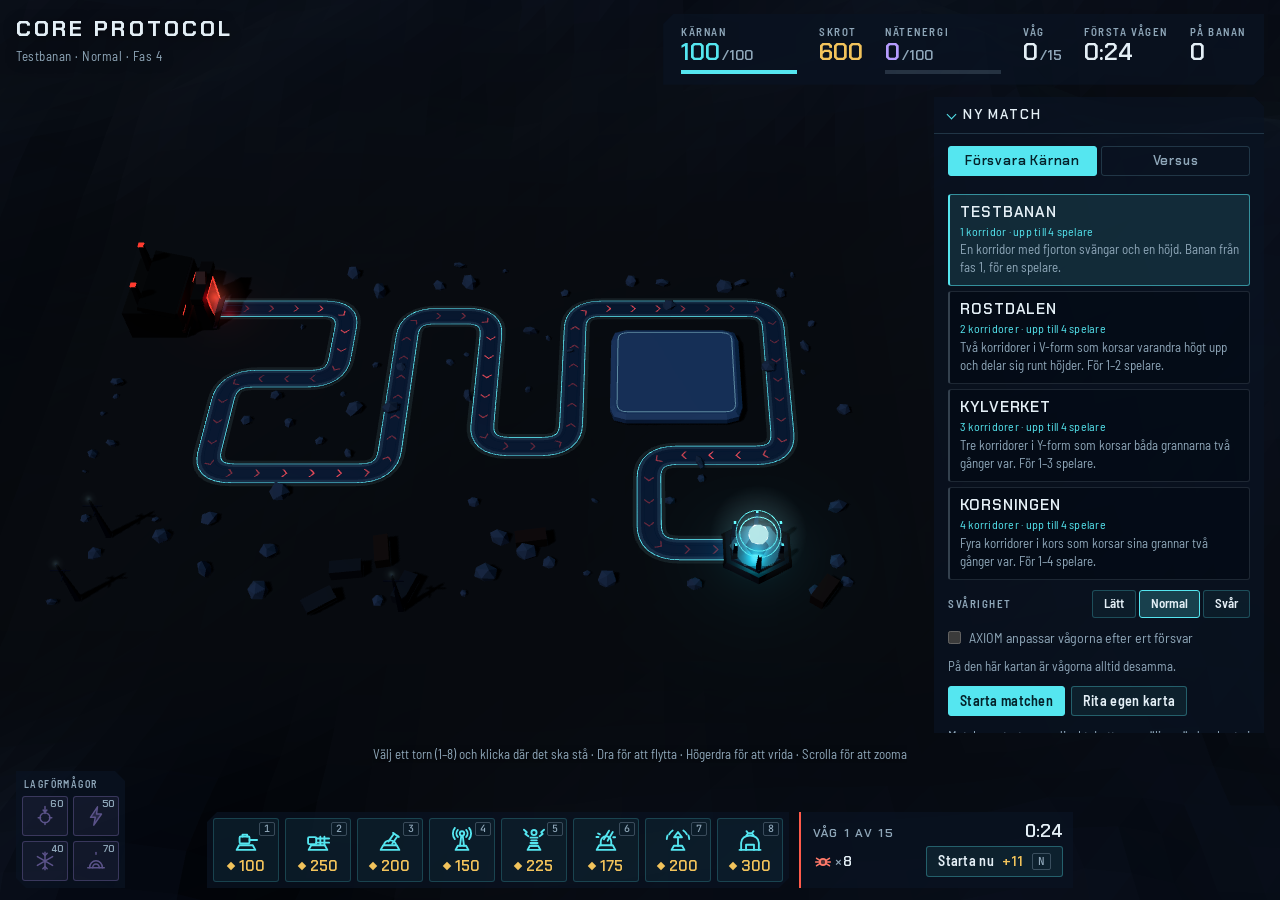
==== commit db27f98d: "Fas 4: versus mot en vän eller AI:n Versus en mot en på Spegeln: fabriken, inkomst, loadout med sex " ====
--- a/index.html
+++ b/index.html
@@ -5,15 +5,15 @@
     <meta name="viewport" content="width=device-width, initial-scale=1, viewport-fit=cover" />
     <title>Core Protocol</title>
     <meta name="claude:viewport-fit-sides" content="cover" />
-    <meta name="description" content="Core Protocol – sci-fi tower defense i webbläsaren. Fas 3: försvara Kärnan tillsammans, med en korridor var på kartor för upp till fyra spelare." />
+    <meta name="description" content="Core Protocol – sci-fi tower defense i webbläsaren. Försvara Kärnan tillsammans med upp till tre vänner, eller möt en vän eller AI:n i versus." />
     <link rel="preconnect" href="https://fonts.googleapis.com" />
     <link rel="preconnect" href="https://fonts.gstatic.com" crossorigin />
     <link
       rel="stylesheet"
       href="https://fonts.googleapis.com/css2?family=Barlow+Semi+Condensed:wght@400;500;600&family=Chakra+Petch:wght@500;600;700&family=JetBrains+Mono:wght@400;500&display=swap"
     />
-    <script type="module" crossorigin src="./assets/index-DOrpl5u5.js"></script>
-    <link rel="stylesheet" crossorigin href="./assets/index-B2AAuOZ1.css">
+    <script type="module" crossorigin src="./assets/index-DRmydiMa.js"></script>
+    <link rel="stylesheet" crossorigin href="./assets/index-D8YnP87I.css">
   </head>
   <body>
     <div id="app">
@@ -24,19 +24,28 @@
         <header class="hud-top">
           <div class="brand">
             <span class="brand-name">Core Protocol</span>
-            <span class="brand-sub" id="brand-sub">Testbanan · Fas 3</span>
+            <span class="brand-sub" id="brand-sub">Testbanan · Fas 4</span>
           </div>
           <button type="button" class="btn btn-menu" id="btn-menu" aria-expanded="false" aria-controls="panels">Meny</button>
 
           <div class="status" id="status">
             <div class="stat stat-core" data-level="ok" id="stat-core">
-              <span class="stat-label">Kärnan</span>
+              <span class="stat-label" id="core-label">Kärnan</span>
               <span class="stat-value"><span id="core-value">100</span><span class="stat-max" id="core-max">/100</span></span>
               <span class="meter" aria-hidden="true"><span class="meter-fill" id="core-meter"></span></span>
+            </div>
+            <div class="stat stat-core stat-enemy" data-level="ok" id="stat-enemy" hidden>
+              <span class="stat-label" id="enemy-label">Motståndaren</span>
+              <span class="stat-value"><span id="enemy-value">50</span><span class="stat-max" id="enemy-max">/50</span></span>
+              <span class="meter" aria-hidden="true"><span class="meter-fill" id="enemy-meter"></span></span>
             </div>
             <div class="stat stat-scrap" id="stat-scrap">
               <span class="stat-label">Skrot</span>
               <span class="stat-value" id="scrap-value">600</span>
+            </div>
+            <div class="stat stat-income" id="stat-income" hidden title="Betalas ut vid varje vågstart. Varje robot du skickar höjer den.">
+              <span class="stat-label">Inkomst</span>
+              <span class="stat-value" id="income-value">+50</span>
             </div>
             <div class="stat stat-energy" id="stat-energy" data-state="charging" title="Nätenergi laddas när robotar förstörs och driver lagförmågorna.">
               <span class="stat-label">Nätenergi</span>
@@ -46,6 +55,7 @@
             <div class="stat">
               <span class="stat-label">Våg</span>
               <span class="stat-value"><span id="wave-value">0</span><span class="stat-max" id="wave-max">/15</span></span>
+              <span class="stat-heat" id="wave-heat" hidden></span>
             </div>
             <div class="stat stat-next">
               <span class="stat-label" id="next-label">Första vågen</span>
@@ -68,6 +78,7 @@
             <span class="radio-text" id="radio-text"></span>
           </div>
           <div class="proposal" id="proposal" hidden role="alert"></div>
+          <div class="incoming" id="incoming" hidden role="alert"></div>
           <div class="paused" id="paused" hidden role="status">
             <span class="paused-title">Pausat</span>
             <span class="paused-text" id="paused-text"></span>
@@ -75,6 +86,9 @@
           <ol class="chat" id="chat" aria-live="polite" aria-label="Lagchatt"></ol>
 
           <aside class="hud-side" aria-label="Paneler">
+            <div class="minimap" id="minimap" hidden title="Klicka för att se motståndarens sida i stort">
+              <span class="minimap-label" id="minimap-label">Motståndaren</span>
+            </div>
             <section class="panel tower-panel" id="tower-panel" hidden aria-label="Torn"></section>
 
             <div class="hud-panels" id="panels">
@@ -151,6 +165,7 @@
           </div>
           <div class="bottom-row">
             <section class="ability-bar" id="ability-bar" aria-label="Lagförmågor"></section>
+            <section class="factory" id="factory" aria-label="Fabriken" hidden></section>
             <nav class="build-bar" id="build-bar" aria-label="Torn och vågor"></nav>
             <div class="comms" id="comms" hidden>
               <div class="comms-votes" id="comms-votes" role="group" aria-label="Rösta om paus och fart">
--- a/assets/index-D8YnP87I.css
+++ b/assets/index-D8YnP87I.css
@@ -0,0 +1 @@
+:root{--night:#08101c;--glass:#0a1422bd;--glass-strong:#0a1422e6;--line:#7cc8e233;--ink:#e4eff6;--ink-dim:#8fa7b9;--eos:#55e6f0;--eos-ink:#04222a;--axiom:#ff5a4a;--axiom-soft:#ff7a6a;--scrap:#f2c35b;--ok:#5fe3a1;--warn:#f5b84a;--energy:#b69cff;--font-display:"Chakra Petch", "Rajdhani", "Arial Narrow", system-ui, sans-serif;--font-body:"Barlow Semi Condensed", "Barlow", "Arial Narrow", system-ui, sans-serif;--font-data:"JetBrains Mono", ui-monospace, "SFMono-Regular", Menlo, Consolas, monospace;--chamfer:10px;--column:330px;--lightningcss-light: ;--lightningcss-dark:initial;color-scheme:dark}[hidden]{display:none!important}html,body{background:var(--night);height:100%;color:var(--ink);overflow:hidden}body{font-family:var(--font-body);-webkit-font-smoothing:antialiased;margin:0;font-size:15px;line-height:1.4}#app{position:fixed;inset:0}#scene,#overlay{width:100%;height:100%;display:block;position:absolute;inset:0}#scene{touch-action:none;cursor:grab;outline:none}#scene:active{cursor:grabbing}#overlay{pointer-events:none}.hud{padding-block:calc(14px + env(safe-area-inset-top,0px)) calc(12px + env(safe-area-inset-bottom,0px));padding-left:max(16px, env(safe-area-inset-left,0px));padding-right:max(16px, env(safe-area-inset-right,0px));pointer-events:none;flex-direction:column;gap:12px;display:flex;position:absolute;inset:0}.hud-top{flex-wrap:wrap;justify-content:space-between;align-items:flex-start;gap:12px 24px;display:flex}.brand{text-shadow:0 1px 12px #0009;flex-direction:column;gap:2px;display:flex}.brand-name{font-family:var(--font-display);letter-spacing:.14em;text-transform:uppercase;color:var(--ink);font-size:22px;font-weight:700}.brand-sub{letter-spacing:.04em;color:var(--ink-dim);font-size:13px}.hud-top .btn-menu{display:none}.status{background:var(--glass);-webkit-backdrop-filter:blur(10px);clip-path:polygon(var(--chamfer) 0, 100% 0, 100% calc(100% - var(--chamfer)), calc(100% - var(--chamfer)) 100%, 0 100%, 0 var(--chamfer));flex-wrap:wrap;gap:4px 22px;padding:10px 18px 11px;display:flex}.stat{flex-direction:column;min-width:0;display:flex}.stat-label{letter-spacing:.14em;text-transform:uppercase;color:var(--ink-dim);white-space:nowrap;font-size:11px;font-weight:600}.stat-value{font-family:var(--font-display);font-variant-numeric:tabular-nums;color:var(--ink);white-space:nowrap;font-size:24px;font-weight:600;line-height:1.1}.stat-value-small{color:var(--eos);font-size:16px;line-height:1.6}.stat-max{color:var(--ink-dim);margin-left:2px;font-size:14px}.stat-core .stat-value{color:var(--eos)}.stat-core[data-level=warn] .stat-value{color:var(--warn)}.stat-core[data-level=critical] .stat-value{color:var(--axiom)}.stat-scrap .stat-value{color:var(--scrap)}.meter{background:#8fa7b938;width:116px;height:4px;margin-top:4px;display:block}.meter-fill{background:var(--eos);transform-origin:0;width:100%;height:100%;transition:transform .25s ease-out,background-color .3s;display:block}.stat-core[data-level=warn] .meter-fill{background:var(--warn)}.stat-core[data-level=critical] .meter-fill{background:var(--axiom)}.stat-core.is-hit .stat-value{animation:.35s ease-out hit}.stat-scrap.is-gain .stat-value{animation:.3s ease-out gain}@keyframes hit{0%{color:#fff;transform:translateY(-1px)}to{transform:none}}@keyframes gain{0%{color:#fff3cf;text-shadow:0 0 12px #f2c35bcc}}.hud-main{flex:1;justify-content:flex-end;align-items:flex-start;min-height:0;display:flex;position:relative}.radio{top:0;left:0;right:calc(var(--column) + 16px);background:var(--glass-strong);border-left:2px solid var(--axiom);pointer-events:none;align-items:baseline;gap:10px;width:-moz-fit-content;width:fit-content;max-width:min(560px,100%);margin-inline:auto;padding:8px 16px;animation:.35s ease-out radio-in;display:flex;position:absolute}.radio[data-from=eos]{border-left-color:var(--eos)}.radio-from{font-family:var(--font-display);letter-spacing:.16em;color:var(--axiom);flex:none;font-size:12px;font-weight:600}.radio[data-from=eos] .radio-from{color:var(--eos)}.radio-text{min-width:0;font-size:15px}@keyframes radio-in{0%{opacity:0;transform:translateY(-6px)}}.hud-side{width:min(var(--column), 100%);pointer-events:none;scrollbar-width:thin;scrollbar-color:#8fa7b959 transparent;flex-direction:column;gap:10px;min-height:0;max-height:100%;display:flex;overflow-y:auto}.hud-panels{flex-direction:column;gap:10px;display:flex}.panel{pointer-events:auto;background:var(--glass);-webkit-backdrop-filter:blur(10px);clip-path:polygon(0 0, calc(100% - var(--chamfer)) 0, 100% var(--chamfer), 100% 100%, var(--chamfer) 100%, 0 calc(100% - var(--chamfer)))}.panel>summary{font-family:var(--font-display);letter-spacing:.14em;text-transform:uppercase;color:var(--ink);cursor:pointer;-webkit-user-select:none;user-select:none;align-items:center;gap:8px;padding:9px 14px;font-size:13px;font-weight:600;list-style:none;display:flex}.panel>summary::-webkit-details-marker{display:none}.panel>summary:before{content:"";border-right:1.5px solid var(--eos);border-bottom:1.5px solid var(--eos);width:6px;height:6px;transition:transform .15s;transform:rotate(-45deg)}.panel[open]>summary:before{transform:rotate(45deg)}.panel>summary:focus-visible{outline:2px solid var(--eos);outline-offset:-2px}.panel-body{border-top:1px solid var(--line);flex-direction:column;gap:10px;padding:12px 14px 14px;display:flex}.note{color:var(--ink-dim);max-width:62ch;margin:0;font-size:14px}.note-lock{color:var(--warn)}.note a{color:var(--eos);text-underline-offset:2px}.note a:focus-visible{outline:2px solid var(--eos);outline-offset:2px}.group-label{letter-spacing:.14em;text-transform:uppercase;color:var(--ink-dim);margin-bottom:6px;font-size:11px;font-weight:600;display:block}.btn-row{flex-wrap:wrap;gap:6px;display:flex}.btn{font:600 14px/1.2 var(--font-body);letter-spacing:.02em;color:var(--ink);cursor:pointer;pointer-events:auto;background:#55e6f012;border:1px solid #55e6f052;border-radius:3px;align-items:center;gap:8px;padding:6px 11px;transition:background-color .12s,border-color .12s;display:inline-flex}.btn:hover:not(:disabled){background:#55e6f029;border-color:#55e6f099}.btn:focus-visible,.tower-btn:focus-visible,.tp-close:focus-visible,.field input:focus-visible{outline:2px solid var(--eos);outline-offset:2px}.btn:disabled{opacity:.42;cursor:not-allowed}.btn[aria-pressed=true]{border-color:var(--eos);background:#55e6f038}.btn-axiom{background:#ff5a4a14;border-color:#ff5a4a66}.btn-axiom:hover:not(:disabled){background:#ff5a4a2e;border-color:#ff5a4abf}.btn-axiom .icon-robot{width:18px;height:18px;margin-left:-3px}.btn-primary{color:var(--eos-ink);background:var(--eos);border-color:var(--eos)}.btn-primary:hover:not(:disabled){background:#8af0f6;border-color:#8af0f6}kbd{font:500 11px/1 var(--font-data);color:var(--ink-dim);border:1px solid #8fa7b959;border-radius:2px;padding:2px 5px}.btn-primary kbd{color:var(--eos-ink);border-color:#04222a66}.icon{fill:none;stroke:currentColor;stroke-width:1.6px;stroke-linecap:round;stroke-linejoin:round;flex:none;display:block}.icon .fill{fill:currentColor;fill-opacity:.3}.icon-tower{color:var(--eos)}.icon-robot{color:var(--axiom-soft)}.tower-cost:before,.tp-cost:not(:empty):before{content:"";vertical-align:.12em;background:currentColor;width:6px;height:6px;margin-right:5px;display:inline-block;transform:rotate(45deg)}.readout{gap:4px;margin:0;display:grid}.readout>div{justify-content:space-between;gap:12px;min-width:0;display:flex}.readout dt{color:var(--ink-dim)}.readout dd{font-variant-numeric:tabular-nums;text-align:right;overflow-wrap:anywhere;min-width:0;margin:0}.mono{font-family:var(--font-data);letter-spacing:.04em;font-size:13px}.selftest{border-top:1px solid var(--line);align-items:flex-start;gap:10px;padding-top:10px;font-size:14px;display:flex}.selftest-text{min-width:0;color:var(--ink-dim)}.pill{font:600 11px/1.5 var(--font-display);letter-spacing:.12em;text-transform:uppercase;color:var(--ink);background:#8fa7b933;border-radius:2px;flex:none;padding:2px 8px}[data-state=ok]>.pill{color:#052414;background:var(--ok)}[data-state=fail]>.pill{color:#2a0603;background:var(--axiom)}[data-state=wait]>.pill{color:#2b1b02;background:var(--warn)}.tower-panel{box-shadow:inset 0 2px 0 var(--eos);flex-direction:column;gap:10px;padding:12px 14px 14px;display:flex}.tp-head{align-items:center;gap:10px;display:flex}.tp-icon .icon{width:36px;height:36px}.tp-titles{flex:1;min-width:0}.tp-title{font:700 18px/1.1 var(--font-display);letter-spacing:.06em;text-transform:uppercase;margin:0}.tp-sub{color:var(--ink-dim);margin:2px 0 0;font-size:13px}.tp-close{width:32px;height:32px;font:400 22px/1 var(--font-body);color:var(--ink-dim);border:1px solid var(--line);cursor:pointer;background:0 0;border-radius:3px;flex:none;place-items:center;padding:0;display:grid}.tp-close:hover{color:var(--ink);border-color:#55e6f080}.tp-role{color:var(--ink-dim);margin:0;font-size:14px}.tp-stats{grid-template-columns:1fr 1fr;gap:6px 14px;margin:0;display:grid}.tp-stats>div{flex-direction:column;min-width:0;display:flex}.tp-stats dt{letter-spacing:.12em;text-transform:uppercase;color:var(--ink-dim);font-size:11px;font-weight:600}.tp-stats dd{font:600 15px/1.3 var(--font-display);font-variant-numeric:tabular-nums;margin:0}.tp-next{color:var(--ok)}.tp-tags{flex-direction:column;gap:2px;margin:0;font-size:13px;display:flex}.tp-good{color:var(--ok)}.tp-bad{color:#ff9a8c}.tp-record{color:var(--ink-dim);font-variant-numeric:tabular-nums;margin:0;font-size:13px}.tp-actions{flex-wrap:wrap;gap:6px;display:flex}.tp-actions .btn{flex:auto;justify-content:center;padding-block:8px}.tp-cost{font-family:var(--font-display);font-variant-numeric:tabular-nums}.tp-refund{color:var(--scrap)}.tp-upgrade[data-poor]{color:var(--ink);background:#55e6f01f;border-color:#55e6f066}.tp-upgrade[data-poor] .tp-cost{color:var(--axiom-soft)}.tp-upgrade[data-poor] kbd{color:var(--ink-dim);border-color:#8fa7b959}.tp-note{font-size:13px}.tp-why{color:#ffb3a8;margin:0;font-size:13px}.tp-why:empty{display:none}.net-view{flex-direction:column;gap:10px;display:flex}.field{flex-direction:column;gap:6px;display:flex}.field label{letter-spacing:.14em;text-transform:uppercase;color:var(--ink-dim);font-size:11px;font-weight:600}.field-row{gap:6px;display:flex}.field input{min-width:0;font:500 15px/1.2 var(--font-data);letter-spacing:.12em;text-transform:uppercase;color:var(--ink);background:#02081099;border:1px solid #8fa7b959;border-radius:3px;flex:1;padding:6px 10px}.field input::placeholder{color:#8fa7b999;letter-spacing:.04em;text-transform:none}.room-code{background:#0208108c;border:1px dashed #55e6f073;justify-content:space-between;align-items:center;gap:10px;padding:8px 12px;display:flex}.room-code-value{font:600 24px/1.1 var(--font-display);letter-spacing:.16em;color:var(--eos);-webkit-user-select:all;user-select:all}.net-state{align-items:center;gap:10px;display:flex}.net-error{color:var(--axiom);margin:0;font-size:14px}.net-error:empty{display:none}.room-code-label{letter-spacing:.14em;text-transform:uppercase;color:var(--ink-dim);font-size:11px;font-weight:600}.room-code .room-code-value{white-space:nowrap;margin-right:auto}.net-room .room-code-label{display:none}.net-room .room-code-value{font-size:20px}.field input.name-input,.field input.plain-input,.invite-url{font:500 15px/1.2 var(--font-body);letter-spacing:.02em;text-transform:none}.field input.plain-input{font-size:14px}.invite{gap:6px;width:100%;display:flex}.invite-url{min-width:0;color:var(--ink-dim);text-overflow:ellipsis;background:#02081099;border:1px solid #8fa7b959;border-radius:3px;flex:1;padding:6px 10px;font-size:13px}.invite-url:focus-visible{outline:2px solid var(--eos);outline-offset:2px;color:var(--ink)}.player-list{gap:4px;width:100%;margin:0;padding:0;list-style:none;display:grid}.player{border-left:2px solid var(--player);background:#02081073;align-items:center;gap:8px;min-width:0;padding:6px 10px;display:flex}.player-swatch{background:var(--player);flex:none;width:10px;height:10px;transform:rotate(45deg)}.player-name{text-overflow:ellipsis;white-space:nowrap;min-width:0;font-weight:600;overflow:hidden}.player-tag{font:600 10px/1.5 var(--font-display);letter-spacing:.12em;text-transform:uppercase;color:var(--ink-dim);border:1px solid #8fa7b959;border-radius:2px;flex:none;padding:1px 6px}.player-tag-me{color:var(--eos);border-color:#55e6f073}.player-status{font-variant-numeric:tabular-nums;color:var(--ink-dim);flex:none;margin-left:auto;font-size:13px}.player[data-state=ready] .player-status{color:var(--ok)}.player[data-state=waiting] .player-status{color:var(--warn)}.player[data-state=gone]{opacity:.55}.player[data-state=gone] .player-status{color:var(--axiom-soft)}.choices{border:0;gap:4px;min-width:0;margin:0;padding:0;display:grid}.choices legend{letter-spacing:.14em;text-transform:uppercase;color:var(--ink-dim);margin-bottom:4px;padding:0;font-size:11px;font-weight:600}.choice{cursor:pointer;align-items:center;gap:8px;font-size:14px;display:flex}.choice input{accent-color:var(--eos);margin:0}.net-advanced{border-top:1px solid var(--line);flex-direction:column;gap:8px;padding-top:10px;display:flex}.net-advanced>summary{letter-spacing:.06em;color:var(--ink-dim);cursor:pointer;font-size:13px;font-weight:600}.net-advanced[open]>summary{color:var(--ink);margin-bottom:4px}.net-advanced:not([open])>:not(summary){display:none}.net-advanced>:not(summary)+:not(summary){margin-top:0}.net-heading{font:600 12px/1.3 var(--font-display);letter-spacing:.14em;text-transform:uppercase;color:var(--eos);margin:6px 0 0}.field-grid{grid-template-columns:repeat(3,minmax(0,1fr));gap:6px;display:grid}.field-small label{letter-spacing:.06em}.net-stats{border-top:1px solid var(--line);padding-top:10px}.overlay-card.lobby-card{border-left-color:var(--eos)}.lobby-card .overlay-eyebrow{color:var(--eos)}.lobby-card .overlay-text{font-size:16px}.lobby-card .field,.lobby-room,.lobby-players{width:100%}.lobby-room{flex-direction:column;gap:6px;display:flex}.lobby-room:empty,.lobby-players:empty,.net-room:empty,.net-players:empty{display:none}.net-room{flex-direction:column;gap:6px;display:flex}.btn-primary[aria-pressed=true],.btn-primary[aria-pressed=true]:hover:not(:disabled){color:#03140c;background:var(--ok);border-color:var(--ok)}.stat-mode[data-state=wait] .stat-value-small{color:var(--warn)}.hud-bottom{pointer-events:none;flex-direction:column;align-items:center;gap:8px;display:flex;position:relative}.hint{max-width:100%;min-height:1.4em;color:var(--ink-dim);text-align:center;white-space:nowrap;text-overflow:ellipsis;text-shadow:0 1px 10px #000000e6;margin:0;font-size:13px;overflow:hidden}.toast{background:var(--glass-strong);border-left:2px solid var(--warn);width:max-content;max-width:min(520px,100%);margin:0;padding:7px 14px;font-size:14px;animation:.25s ease-out toast-in;position:absolute;bottom:calc(100% + 8px);left:50%;transform:translate(-50%)}.toast[data-kind=info]{border-left-color:var(--eos)}@keyframes toast-in{0%{opacity:0;transform:translate(-50%,6px)}}.build-bar{pointer-events:auto;align-items:stretch;gap:10px;max-width:100%;display:flex}.build-towers{background:var(--glass);-webkit-backdrop-filter:blur(10px);clip-path:polygon(var(--chamfer) 0, 100% 0, 100% calc(100% - var(--chamfer)), calc(100% - var(--chamfer)) 100%, 0 100%, 0 var(--chamfer));gap:6px;padding:6px;display:flex}.tower-btn{min-width:142px;color:var(--ink);text-align:left;cursor:pointer;background:#55e6f00d;border:1px solid #55e6f033;border-radius:3px;align-items:center;gap:9px;padding:8px 30px 8px 10px;transition:background-color .12s,border-color .12s;display:flex;position:relative}.tower-btn:hover:not(:disabled){background:#55e6f021;border-color:#55e6f080}.tower-btn[aria-pressed=true]{border-color:var(--eos);box-shadow:inset 0 -2px 0 var(--eos);background:#55e6f033}.tower-btn:disabled{opacity:.45;cursor:not-allowed}.tower-btn .icon-tower{width:30px;height:30px}.tower-text{flex-direction:column;min-width:0;display:flex}.tower-name{font:600 14px/1.2 var(--font-body);white-space:nowrap}.tower-cost{font:600 15px/1.2 var(--font-display);font-variant-numeric:tabular-nums;color:var(--scrap)}.tower-btn[data-poor] .tower-cost{color:var(--axiom-soft)}.tower-btn[data-poor] .icon-tower{opacity:.5}.tower-key{position:absolute;top:6px;right:6px}.wave-card{background:var(--glass);-webkit-backdrop-filter:blur(10px);border-left:2px solid var(--axiom);flex-direction:column;justify-content:center;gap:4px;min-width:270px;padding:7px 10px 8px 12px;display:flex}.wave-head{justify-content:space-between;align-items:baseline;gap:12px;display:flex}.wave-title{font:600 12px/1.2 var(--font-display);letter-spacing:.14em;text-transform:uppercase;color:var(--ink-dim);white-space:nowrap}.wave-timer{font:600 18px/1.1 var(--font-display);font-variant-numeric:tabular-nums;white-space:nowrap}.wave-body{justify-content:space-between;align-items:center;gap:12px;min-height:32px;display:flex}.wave-preview{flex-wrap:wrap;gap:4px 10px;display:flex}.wave-robot{align-items:center;gap:2px;display:inline-flex}.wave-robot .icon-robot{width:20px;height:20px}.wave-count{font:600 14px/1 var(--font-display);font-variant-numeric:tabular-nums}.wave-count:before{content:"×";color:var(--ink-dim);margin-right:1px;font-weight:500}.btn-call{white-space:nowrap;flex:none}.call-bonus{font-family:var(--font-display);color:var(--scrap)}.call-bonus:empty{display:none}.replay-bar{background:var(--glass-strong);border-left:2px solid var(--eos);pointer-events:auto;flex-wrap:wrap;justify-content:center;align-items:center;gap:8px 12px;max-width:100%;padding:8px 12px;display:flex}.replay-tag{font:700 12px/1 var(--font-display);letter-spacing:.2em;text-transform:uppercase;color:var(--eos)}.replay-time{font:500 14px/1 var(--font-data);font-variant-numeric:tabular-nums}.replay-track{background:#8fa7b938;width:140px;height:4px;display:block}.replay-fill{background:var(--eos);transform-origin:0;height:100%;display:block;transform:scaleX(0)}.btn-group-inline{gap:3px;display:inline-flex}.btn-speed{font-variant-numeric:tabular-nums;padding:5px 8px}.replay-check{color:var(--ok);font-size:14px}.replay-check:before{content:"✓ "}.replay-check[data-ok=false]{color:var(--axiom)}.replay-check[data-ok=false]:before{content:"! "}.overlay{padding-block:calc(16px + env(safe-area-inset-top,0px)) calc(16px + env(safe-area-inset-bottom,0px));padding-left:max(16px, env(safe-area-inset-left,0px));padding-right:max(16px, env(safe-area-inset-right,0px));background:#04080e8c;place-items:center;animation:.4s ease-out fade-in;display:grid;position:absolute;inset:0}.overlay-card{background:var(--glass-strong);border-left:2px solid var(--axiom);flex-direction:column;align-items:flex-start;gap:10px;width:min(440px,100%);max-height:100%;padding:22px 24px 24px;display:flex;overflow-y:auto}.overlay-card[data-result=won]{border-left-color:var(--eos)}.overlay-eyebrow{font:600 12px/1 var(--font-display);letter-spacing:.2em;color:var(--axiom);margin:0}.overlay-card[data-result=won] .overlay-eyebrow{color:var(--eos)}.overlay-card h2{font:700 34px/1.05 var(--font-display);letter-spacing:.04em;text-wrap:balance;margin:0}.overlay-text{margin:0;font-size:17px}.end-stats{border-block:1px solid var(--line);grid-template-columns:1fr 1fr;gap:8px 18px;width:100%;margin:4px 0;padding:12px 0;display:grid}.end-stats>div{flex-direction:column;display:flex}.end-stats dt{letter-spacing:.12em;text-transform:uppercase;color:var(--ink-dim);font-size:11px;font-weight:600}.end-stats dd{font:600 20px/1.2 var(--font-display);font-variant-numeric:tabular-nums;margin:0}.fallback{padding-left:max(16px, env(safe-area-inset-left,0px));padding-right:max(16px, env(safe-area-inset-right,0px));text-align:center;color:var(--ink);place-content:center;gap:8px;display:grid;position:absolute;inset:0}.fallback h2{font:600 24px var(--font-display);margin:0}.fallback p{max-width:52ch;color:var(--ink-dim);margin:0 auto}@keyframes fade-in{0%{opacity:0}}.stat-energy .stat-value{color:var(--energy)}.stat-energy .meter-fill{background:var(--energy)}.stat-energy[data-state=ready] .stat-value{text-shadow:0 0 12px #b69cff8c}.bottom-row{pointer-events:none;grid-template-columns:minmax(0,1fr) auto minmax(0,1fr);grid-template-areas:"abilities build comms";align-items:end;gap:10px;width:100%;display:grid}.bottom-row>.build-bar{grid-area:build;justify-self:center}.ability-bar{background:var(--glass);-webkit-backdrop-filter:blur(10px);clip-path:polygon(0 0, calc(100% - var(--chamfer)) 0, 100% var(--chamfer), 100% 100%, var(--chamfer) 100%, 0 calc(100% - var(--chamfer)));pointer-events:auto;flex-direction:column;grid-area:abilities;justify-self:start;gap:5px;padding:6px 6px 7px;display:flex}.ability-label{letter-spacing:.14em;text-transform:uppercase;color:var(--ink-dim);white-space:nowrap;padding-left:2px;font-size:10px;font-weight:600}.ability-row{grid-template-columns:repeat(2,46px);gap:5px;display:grid}.ability-btn{width:46px;height:40px;color:var(--energy);cursor:pointer;background:#b69cff0f;border:1px solid #b69cff3d;border-radius:3px;place-items:center;padding:0;transition:background-color .12s,border-color .12s,box-shadow .2s;display:grid;position:relative;overflow:hidden}.ability-btn:after{content:"";background:var(--energy);opacity:.75;width:100%;height:3px;transform:scaleX(var(--charge,0));transform-origin:0;transition:transform .25s ease-out;position:absolute;bottom:0;left:0}.ability-btn .icon{opacity:.45;width:22px;height:22px}.ability-btn[data-ready]{border-color:var(--energy);background:#b69cff29;box-shadow:inset 0 0 14px #b69cff47}.ability-btn[data-ready] .icon{opacity:1}.ability-btn:hover:not(:disabled){background:#b69cff42}.ability-btn:disabled{cursor:not-allowed}.ability-btn:focus-visible{outline:2px solid var(--energy);outline-offset:2px}.ability-name{clip-path:inset(50%);white-space:nowrap;width:1px;height:1px;position:absolute;overflow:hidden}.ability-cost{font:600 10px/1 var(--font-display);font-variant-numeric:tabular-nums;color:var(--ink-dim);position:absolute;top:2px;right:3px}.ability-btn[data-ready] .ability-cost{color:var(--ink)}.proposal{top:54px;left:0;right:calc(var(--column) + 16px);background:var(--glass-strong);border-left:2px solid var(--energy);pointer-events:auto;grid-template-columns:auto minmax(0,1fr) auto;align-items:center;gap:6px 12px;width:-moz-fit-content;width:fit-content;max-width:min(540px,100%);margin-inline:auto;padding:10px 14px 12px;animation:.3s ease-out radio-in;display:grid;position:absolute}.proposal-eyebrow{font:600 11px/1 var(--font-display);letter-spacing:.18em;color:var(--energy)}.proposal-text{font-size:15px}.proposal-confirm{white-space:nowrap}.proposal-track{background:#8fa7b938;grid-column:1/-1;height:3px;display:block}.proposal-fill{background:var(--energy);transform-origin:0;height:100%;display:block}.team-panel{box-shadow:inset 0 2px 0 var(--scrap);flex-direction:column;gap:8px;padding:12px 14px 14px;display:flex}.panel-title{font:600 13px/1.2 var(--font-display);letter-spacing:.14em;text-transform:uppercase;margin:0}.team-list{gap:4px;margin:0;padding:0;list-style:none;display:grid}.team-row{border-left:2px solid var(--player);background:#02081073;grid-template-columns:auto minmax(0,1fr) auto;grid-template-areas:"swatch who scrap"".actions actions";align-items:center;gap:2px 9px;padding:6px 10px;display:grid}.team-row[data-me]{background:#55e6f012}.team-row[data-away]{opacity:.6}.team-row .player-swatch{grid-area:swatch}.team-who{flex-direction:column;grid-area:who;min-width:0;display:flex}.team-name{white-space:nowrap;text-overflow:ellipsis;font-weight:600;overflow:hidden}.team-where{color:var(--ink-dim);font-size:12px}.team-row[data-away] .team-where{color:var(--axiom-soft)}.team-scrap{font:600 16px/1 var(--font-display);font-variant-numeric:tabular-nums;color:var(--scrap);grid-area:scrap}.team-scrap:before{content:"";vertical-align:.14em;background:currentColor;width:6px;height:6px;margin-right:5px;display:inline-block;transform:rotate(45deg)}.team-actions{grid-area:actions;gap:4px;margin-top:4px;display:flex}.btn-small{gap:6px;padding:3px 8px;font-size:13px}.team-send{color:var(--scrap);background:#f2c35b12;border-color:#f2c35b66}.team-send:hover:not(:disabled){background:#f2c35b2e;border-color:#f2c35bbf}.chat{pointer-events:none;flex-direction:column;align-items:flex-start;gap:4px;width:min(380px,100%);margin:0;padding:0;list-style:none;display:flex;position:absolute;bottom:0;left:0}.chat-line{background:var(--glass-strong);border-left:2px solid var(--player,var(--eos));align-items:center;gap:7px;max-width:100%;padding:4px 10px 4px 8px;font-size:14px;animation:.25s ease-out chat-in;display:flex}.chat-line .icon{width:16px;height:16px;color:var(--player)}.chat-name{color:var(--player);white-space:nowrap;flex:none;font-weight:600}.chat-text{min-width:0}.chat-system{color:var(--ink-dim);border-left-color:#8fa7b999}@keyframes chat-in{0%{opacity:0;transform:translate(-8px)}}.comms{background:var(--glass);-webkit-backdrop-filter:blur(10px);border-right:2px solid var(--eos);pointer-events:auto;flex-direction:column;grid-area:comms;justify-self:end;align-items:stretch;gap:5px;padding:6px;display:flex}.comms .btn{white-space:nowrap;justify-content:center}.quick-chat-menu{position:relative}.quick-chat-menu>summary{list-style:none;display:flex}.quick-chat-menu>summary::-webkit-details-marker{display:none}.quick-chat-menu[open]>summary{border-color:var(--eos);background:#55e6f038}.quick-chat{background:var(--glass-strong);border:1px solid var(--line);gap:4px;min-width:200px;padding:6px;display:grid;position:absolute;bottom:calc(100% + 6px);right:0}.quick-chat .chat-quick{justify-content:flex-start}.chat-quick .icon{width:16px;height:16px;color:var(--eos)}.ping-wheel{z-index:5;pointer-events:none;width:0;height:0;position:absolute}.ping-wheel:before{content:"";width:224px;height:224px;box-shadow:0 0 0 1px var(--line);background:radial-gradient(circle,#0000 0 25px,#08101cc7 26px 111px,#0000 112px);border-radius:50%;animation:.12s ease-out wheel-in;position:absolute;top:-112px;left:-112px}.ping-wheel:after{content:"";background:var(--eos);width:8px;height:8px;position:absolute;top:-4px;left:-4px;transform:rotate(45deg)}.ping-item{left:var(--x);top:var(--y);text-align:center;width:92px;color:var(--ink-dim);pointer-events:auto;cursor:pointer;-webkit-user-select:none;user-select:none;border-radius:3px;flex-direction:column;align-items:center;gap:3px;padding:6px 4px;font-size:12px;font-weight:600;line-height:1.15;display:flex;position:absolute;transform:translate(-50%,-50%)}.ping-item .icon{width:24px;height:24px;color:var(--eos)}.ping-item[data-active]{color:var(--ink);background:#55e6f033}@keyframes wheel-in{0%{opacity:0;transform:scale(.85)}}.comms-votes{gap:5px;display:flex}.comms-votes .btn{flex:1 1 0}.vote-count{font:600 12px/1 var(--font-display);font-variant-numeric:tabular-nums;color:var(--ink-dim)}.btn[aria-pressed=true] .vote-count{color:var(--ink)}.paused{top:38%;left:0;right:calc(var(--column) + 16px);text-align:center;background:var(--glass-strong);border-top:2px solid var(--eos);pointer-events:none;flex-direction:column;align-items:center;gap:4px;width:-moz-fit-content;width:fit-content;max-width:min(420px,100%);margin-inline:auto;padding:12px 22px 14px;animation:.25s ease-out radio-in;display:flex;position:absolute}.paused-title{font:700 26px/1.1 var(--font-display);letter-spacing:.22em;text-transform:uppercase}.paused-text{color:var(--ink-dim);font-size:14px}.wave-card{max-width:390px}.wave-axiom{color:#ffb3a8;border-top:1px solid #ff5a4a40;margin:0;padding-top:5px;font-size:13px;line-height:1.3}.wave-axiom[data-locked]{color:var(--axiom-soft);font-weight:600}.wave-per{color:var(--ink-dim);white-space:nowrap;align-self:center;font-size:12px}.wave-boss .wave-count{letter-spacing:.08em;color:var(--axiom);font-size:12px}.wave-boss .wave-count:before{content:none}.tp-focus-row{flex-wrap:wrap;align-items:center;gap:4px;display:flex}.tp-focus-label{letter-spacing:.14em;text-transform:uppercase;width:100%;color:var(--ink-dim);font-size:11px;font-weight:600}.match-setup{flex-direction:column;gap:10px;width:100%;display:flex}.setup-maps{gap:5px;display:grid}.setup-map{font:inherit;text-align:left;color:var(--ink);cursor:pointer;background:#02081073;border:1px solid #8fa7b92e;border-left:2px solid #8fa7b959;border-radius:3px;gap:2px;padding:8px 10px 9px;transition:background-color .12s,border-color .12s;display:grid}.setup-map:hover:not(:disabled){border-color:#55e6f080}.setup-map[aria-checked=true]{border-color:#55e6f08c;border-left-color:var(--eos);background:#55e6f01f}.setup-map:disabled{cursor:default;opacity:.4}.setup-map:focus-visible,.setup-level:focus-visible,.setup-axiom input:focus-visible{outline:2px solid var(--eos);outline-offset:2px}.setup-map-name{font:600 15px/1.2 var(--font-display);letter-spacing:.06em;text-transform:uppercase;align-items:center;gap:8px;display:flex}.setup-tag{font:600 10px/1.5 var(--font-display);letter-spacing:.12em;color:var(--scrap);border:1px solid #f2c35b73;border-radius:2px;padding:0 5px}.setup-map-meta{letter-spacing:.02em;color:var(--eos);font-size:12px}.setup-map-blurb{color:var(--ink-dim);font-size:13px;line-height:1.35}.setup-row{flex-wrap:wrap;justify-content:space-between;align-items:center;gap:6px 10px;display:flex}.setup-label{letter-spacing:.14em;text-transform:uppercase;color:var(--ink-dim);font-size:11px;font-weight:600}.setup-levels{gap:3px;display:inline-flex}.setup-level{font:600 13px/1.2 var(--font-body);color:var(--ink);cursor:pointer;background:#55e6f00d;border:1px solid #55e6f040;border-radius:3px;padding:5px 11px}.setup-level:hover:not(:disabled){background:#55e6f024}.setup-level[aria-checked=true]{border-color:var(--eos);background:#55e6f038}.setup-level:disabled{cursor:default}.setup-level:disabled:not([aria-checked=true]){opacity:.4}.setup-axiom{cursor:pointer;align-items:center;gap:8px;font-size:14px;display:flex}.setup-axiom input{accent-color:var(--axiom);margin:0}.setup-axiom:has(input:disabled){cursor:default;color:var(--ink-dim)}.setup-note{color:var(--ink-dim);font-size:13px}.overlay-card.lobby-card{width:min(580px,100%)}.lobby-subtitle{font:600 12px/1.3 var(--font-display);letter-spacing:.14em;text-transform:uppercase;color:var(--eos);margin:6px 0 0}.lobby-card .setup-maps,.end-setup .setup-maps{grid-template-columns:repeat(auto-fit,minmax(190px,1fr))}.lobby-card .setup-map:not([aria-checked=true]) .setup-map-blurb,.end-setup .setup-map-blurb,.end-setup .setup-note{display:none}.end-setup{border-bottom:1px solid var(--line);flex-direction:column;gap:8px;width:100%;padding-bottom:12px;display:flex}.end-setup .lobby-subtitle{margin:0}@media (max-width:1500px){.bottom-row:has(>.comms:not([hidden])){grid-template-columns:auto minmax(0,1fr);grid-template-areas:"abilities comms""build build";gap:6px 10px}.bottom-row:has(>.comms:not([hidden])) .ability-bar{flex-direction:row;align-items:center;gap:8px}.bottom-row:has(>.comms:not([hidden])) .ability-row{grid-template-columns:repeat(4,46px)}.bottom-row:has(>.comms:not([hidden])) .comms{flex-direction:row;align-items:center}}.editor{z-index:10;background:var(--night);grid-template-columns:minmax(0,1fr) 370px;display:grid;position:absolute;inset:0}.editor-stage{min-width:0;min-height:0;position:relative}.editor-canvas{cursor:crosshair;touch-action:none;width:100%;height:100%;display:block}.editor-canvas[data-tool=erase]{cursor:pointer}.editor-status{max-width:calc(100% - 24px);font:500 12px/1.4 var(--font-data);color:var(--ink-dim);background:var(--glass-strong);pointer-events:none;margin:0;padding:4px 10px;position:absolute;bottom:10px;left:12px}.editor-status:empty{display:none}.editor-side{min-height:0;padding:calc(14px + env(safe-area-inset-top,0px)) max(16px, env(safe-area-inset-right,0px)) 18px 16px;background:var(--glass-strong);border-left:1px solid var(--line);scrollbar-width:thin;flex-direction:column;gap:12px;display:flex;overflow-y:auto}.editor-head{justify-content:space-between;align-items:center;gap:10px;display:flex}.editor-title{font:700 18px/1.1 var(--font-display);letter-spacing:.1em;text-transform:uppercase;margin:0}.editor-section{border-top:1px solid var(--line);flex-direction:column;gap:8px;padding-top:12px;display:flex}.editor-section .lobby-subtitle{margin:0}.editor-field{letter-spacing:.12em;text-transform:uppercase;min-width:0;color:var(--ink-dim);flex-direction:column;gap:4px;font-size:11px;font-weight:600;display:flex}.editor-field input,.editor-field select,.editor-template{min-width:0;font:500 14px/1.2 var(--font-body);letter-spacing:0;text-transform:none;color:var(--ink);background:#02081099;border:1px solid #8fa7b959;border-radius:3px;padding:5px 8px}.editor-field input:focus-visible,.editor-field select:focus-visible,.editor-template:focus-visible{outline:2px solid var(--eos);outline-offset:1px}.editor-grid{grid-template-columns:1fr 1fr;gap:8px;display:grid}.editor-tools{gap:3px;display:inline-flex}.setup-level[aria-pressed=true]{border-color:var(--eos);background:#55e6f038}.editor-hint{font-size:13px}.editor-corridors,.editor-saved{gap:4px;margin:0;padding:0;list-style:none;display:grid}.editor-corridor{border-left:2px solid var(--player);background:#02081073;flex-wrap:wrap;align-items:center;gap:6px 8px;padding:6px 8px;display:flex}.editor-corridor[data-active]{background:#55e6f014}.editor-corridor-name{flex-direction:column;margin-right:auto;font-weight:600;display:flex}.editor-corridor-meta{color:var(--ink-dim);font-size:12px;font-weight:400}.editor-corridor .setup-level{padding:3px 8px}.editor-table{border-collapse:collapse;font-variant-numeric:tabular-nums;width:100%;font-size:13px}.editor-table th,.editor-table td{text-align:right;padding:3px 4px}.editor-table thead th{letter-spacing:.1em;text-transform:uppercase;color:var(--ink-dim);font-size:10px;font-weight:600}.editor-table tbody th{text-align:left;white-space:pre;color:var(--player);font-weight:600}.editor-problems{color:#ffb3a8;gap:2px;margin:0;padding-left:18px;font-size:13px;display:grid}.editor-ok{color:var(--ok);margin:0;font-weight:600}.editor-warn{color:var(--warn);margin:0;font-size:13px}.editor-saved-row{align-items:center;gap:6px;display:flex}.editor-saved-name{white-space:nowrap;text-overflow:ellipsis;margin-right:auto;font-weight:600;overflow:hidden}@media (max-width:760px){.editor{grid-template-rows:52% 48%;grid-template-columns:1fr}.editor-side{border-left:0;border-top:1px solid var(--line);padding-top:12px}}@media (max-width:1800px){.tower-btn{text-align:center;flex-direction:column;justify-content:center;gap:3px;min-width:66px;padding:7px 8px 6px}.tower-btn .icon-tower{width:28px;height:28px}.tower-text{align-items:center}.tower-name{display:none}.tower-key{padding:1px 4px;font-size:10px;top:3px;right:3px}.wave-card{min-width:250px}}@media (max-width:1260px){.bottom-row{grid-template-columns:auto minmax(0,1fr);grid-template-areas:"abilities comms""build build";gap:6px 10px}.ability-bar{flex-direction:row;align-items:center;gap:8px}.ability-row{grid-template-columns:repeat(4,46px)}.comms{flex-direction:row;align-items:center}}@media (max-width:760px){.hud,.hud-top{gap:8px}.brand-name{font-size:17px}.brand-sub{font-size:12px}.hud-top .btn-menu{margin-left:auto;display:inline-flex}.status{justify-content:space-between;gap:2px 12px;width:100%;padding:8px 12px}.stat-value{font-size:19px}.stat-robots,.stat-next,.stat-energy .meter,.stat-energy .stat-max{display:none}.meter{width:64px}.hud-main{flex-direction:column;justify-content:flex-end;align-items:stretch}.radio,.proposal,.paused{right:0}.proposal{z-index:2;top:0}.chat{width:100%;margin-bottom:6px;position:static}.chat-line{font-size:13px}.chat-line:nth-last-child(n+4){display:none}.ability-bar{padding:4px}.ability-label,.comms kbd{display:none}.ability-row{grid-template-columns:repeat(4,40px);gap:4px}.ability-btn{width:40px;height:36px}.comms{gap:4px;padding:4px}.comms .btn{padding:5px 9px}.bottom-row:has(>.comms:not([hidden])){grid-template-columns:minmax(0,1fr);grid-template-areas:"abilities""comms""build"}.bottom-row:has(>.comms:not([hidden])) .comms{justify-self:stretch}.comms>.btn,.comms>.quick-chat-menu,.comms-votes{flex:auto}.hud-side{gap:6px;width:100%;max-height:64%}.hud-panels{gap:6px;display:none}.menu-open .hud-panels{display:flex}.tower-panel{gap:8px;padding:10px 12px 12px}.tower-panel[data-mode=kind] .tp-stats,.tower-panel[data-mode=kind] .tp-tags,.tower-panel[data-mode=kind] .tp-note{display:none}.tp-stats{grid-template-columns:repeat(3,minmax(0,1fr))}.tp-tags,.tower-panel[data-mode=tower] .tp-role,.tower-panel[data-mode=tower] .tp-note,.tp-actions kbd,.tp-up-level{display:none}.tp-actions{flex-wrap:nowrap}.tp-actions .btn{flex:1 1 0;min-width:0}.hint{display:none}.build-bar{flex-direction:column;gap:6px;width:100%}.build-towers{grid-template-columns:repeat(4,minmax(0,1fr));gap:5px;padding:5px;display:grid}.tower-btn{text-align:center;flex-direction:column;gap:2px;padding:6px 4px 5px}.tower-btn .icon-tower{width:26px;height:26px}.tower-cost{font-size:14px}.tower-key{display:none}.wave-card{flex-flow:wrap;order:-1;align-items:center;gap:4px 10px;min-width:0;max-width:none;padding:6px 8px 6px 10px}.wave-axiom{-webkit-line-clamp:2;-webkit-box-orient:vertical;flex-basis:100%;padding-top:4px;font-size:12px;display:-webkit-box;overflow:hidden}.wave-card{justify-content:flex-start}.wave-head{flex-basis:100%;gap:10px}.wave-title{letter-spacing:.1em;font-size:11px}.wave-body{flex:1;min-height:0}.btn-call kbd{display:none}.replay-bar{width:100%}.replay-track{width:80px}.toast{width:max-content;max-width:100%;font-size:13px}.overlay-card h2{font-size:28px}}@media (prefers-reduced-motion:reduce){*,:before{transition:none!important;animation:none!important}}.stat-enemy .stat-value,.stat-enemy[data-level] .stat-value{color:var(--axiom-soft)}.stat-enemy .meter-fill,.stat-enemy[data-level] .meter-fill{background:var(--axiom-soft)}.stat-income .stat-value{color:var(--ok)}.stat-heat{font:600 11px/1.2 var(--font-display);letter-spacing:.08em;text-transform:uppercase;color:var(--warn);white-space:nowrap;margin-top:2px;animation:1.6s ease-in-out infinite heat}@keyframes heat{50%{color:#ff8f5a;text-shadow:0 0 10px #ff783c8c}}.factory{background:var(--glass);-webkit-backdrop-filter:blur(10px);border-left:2px solid var(--axiom);width:min(372px,100%);clip-path:polygon(0 0, calc(100% - var(--chamfer)) 0, 100% var(--chamfer), 100% 100%, var(--chamfer) 100%, 0 calc(100% - var(--chamfer)));pointer-events:auto;flex-direction:column;grid-area:abilities;justify-self:start;gap:6px;padding:7px 8px 8px;display:flex}.factory-head{justify-content:space-between;align-items:baseline;gap:10px;display:flex}.factory-title{font:600 12px/1.2 var(--font-display);letter-spacing:.16em;text-transform:uppercase;color:var(--axiom-soft)}.factory-income{font:600 13px/1.2 var(--font-display);font-variant-numeric:tabular-nums;color:var(--ok);white-space:nowrap}.factory-grid{grid-template-columns:repeat(4,minmax(0,1fr));gap:4px;display:grid}.factory-btn{min-width:0;color:var(--ink);text-align:left;cursor:pointer;background:#ff5a4a0f;border:1px solid #ff5a4a38;border-radius:3px;grid-template-columns:auto 1fr;grid-template-areas:"icon price""icon gain""name name";align-items:center;column-gap:5px;padding:5px 6px 4px;transition:background-color .12s,border-color .12s;display:grid;position:relative;overflow:hidden}.factory-btn:hover:not(:disabled){background:#ff5a4a26;border-color:#ff5a4a99}.factory-btn:active:not(:disabled){transform:translateY(1px)}.factory-btn:disabled{cursor:not-allowed}.factory-btn .icon-robot{grid-area:icon;width:24px;height:24px}.factory-name{font:500 11px/1.2 var(--font-body);color:var(--ink-dim);white-space:nowrap;text-overflow:ellipsis;grid-area:name;overflow:hidden}.factory-price{font:600 14px/1.1 var(--font-display);font-variant-numeric:tabular-nums;color:var(--scrap);grid-area:price}.factory-gain{font:600 11px/1.1 var(--font-display);font-variant-numeric:tabular-nums;color:var(--ok);grid-area:gain}.factory-btn[data-state=poor] .factory-price{color:var(--axiom-soft)}.factory-btn[data-state=poor] .icon-robot{opacity:.55}.factory-lock{font:600 11px/1 var(--font-display);letter-spacing:.08em;text-transform:uppercase;color:var(--ink-dim);background:#08101cc7;place-items:center;display:none;position:absolute;inset:0}.factory-btn[data-state=locked] .factory-lock{display:grid}.factory-row{align-items:center;gap:8px;display:flex}.factory-label{letter-spacing:.14em;text-transform:uppercase;color:var(--ink-dim);font-size:10px;font-weight:600}.factory-branches{gap:4px;display:inline-flex}.factory-branch{font:500 13px/1.3 var(--font-body);color:var(--ink);border:1px solid var(--line);cursor:pointer;background:0 0;border-radius:3px;padding:3px 10px}.factory-branch[aria-checked=true]{color:var(--night);background:var(--axiom-soft);border-color:var(--axiom-soft)}.factory-queue{min-height:1.3em;color:var(--ink-dim);margin:0;font-size:12px;line-height:1.3}.factory-foot{justify-content:flex-end;gap:6px;display:flex}.factory-surrender{color:var(--ink-dim)}.incoming{top:48px;left:0;right:calc(var(--column) + 16px);border:1px solid var(--axiom);pointer-events:none;background:#3c0a0ae0;align-items:baseline;gap:12px;width:-moz-fit-content;width:fit-content;max-width:min(560px,100%);margin-inline:auto;padding:8px 16px;animation:.4s ease-out incoming-in,1.1s ease-in-out .4s 3 incoming-pulse;display:flex;position:absolute;box-shadow:0 0 24px #ff5a4a59}.incoming-title{font:700 13px/1.2 var(--font-display);letter-spacing:.2em;text-transform:uppercase;color:var(--axiom);flex:none}.incoming-text{font-size:15px}@keyframes incoming-in{0%{opacity:0;transform:scale(.96)}}@keyframes incoming-pulse{50%{box-shadow:0 0 36px #ff5a4ab3}}.minimap{aspect-ratio:4/3;cursor:pointer;pointer-events:auto;border:1px solid #ff5a4a8c;flex:none;width:100%;position:relative;box-shadow:0 0 0 1px #00000073,0 6px 22px #0006}.minimap:hover{border-color:var(--axiom-soft)}.minimap-label{max-width:100%;font:600 11px/1.3 var(--font-display);letter-spacing:.06em;text-overflow:ellipsis;white-space:nowrap;color:var(--ink);background:#3c0a0ad1;padding:2px 8px 3px;position:absolute;top:0;left:0;overflow:hidden}.setup-modes{grid-template-columns:1fr 1fr;gap:4px;margin-bottom:8px;display:grid}.setup-mode{font:600 13px/1.2 var(--font-display);letter-spacing:.06em;color:var(--ink-dim);border:1px solid var(--line);cursor:pointer;background:0 0;border-radius:3px;padding:6px 8px}.setup-mode[aria-checked=true]{color:var(--eos-ink);background:var(--eos);border-color:var(--eos)}.setup-mode:focus-visible{outline:2px solid var(--eos);outline-offset:2px}.setup-tag-versus{color:var(--axiom-soft);border-color:#ff5a4a73}.setup-map-versus[aria-checked=true]{border-color:var(--axiom-soft);box-shadow:inset 2px 0 0 var(--axiom-soft)}.setup-versus{flex-direction:column;gap:8px;margin-top:8px;display:flex}.loadout-grid{grid-template-columns:repeat(4,minmax(0,1fr));gap:4px;display:grid}.loadout-tower{min-width:0;color:var(--ink-dim);border:1px solid var(--line);cursor:pointer;background:0 0;border-radius:3px;flex-direction:column;align-items:center;gap:1px;padding:5px 2px 4px;transition:background-color .12s,border-color .12s,opacity .12s;display:flex}.loadout-tower .icon-tower{width:24px;height:24px}.loadout-tower[aria-pressed=true]{color:var(--ink);border-color:var(--eos);background:#55e6f01f}.loadout-tower[data-dim=true]{opacity:.45}.loadout-tower:disabled{cursor:default}.loadout-name{text-overflow:ellipsis;white-space:nowrap;max-width:100%;font-size:11px;overflow:hidden}.loadout-cost{font:600 12px/1.1 var(--font-display);font-variant-numeric:tabular-nums;color:var(--scrap)}.loadout-count{font:600 14px/1.2 var(--font-display);font-variant-numeric:tabular-nums}.loadout-count[data-state=ok]{color:var(--ok)}.loadout-count[data-state=wait]{color:var(--warn)}.loadout-note{margin:0}.overlay-card[data-result=draw]{border-top-color:var(--warn)}.overlay-card[data-result=draw] .overlay-eyebrow{color:var(--warn)}.end-stats:has(.end-versus-row){grid-template-columns:1fr;gap:6px}.end-stats>.end-versus-row{grid-template-columns:minmax(0,1.3fr) 1fr 1fr;align-items:baseline;gap:10px;display:grid}.end-versus-row dd{font-size:17px}.end-versus-row .end-theirs{color:var(--axiom-soft)}.end-versus-head dd{font:600 12px/1.2 var(--font-display);letter-spacing:.12em;text-transform:uppercase;color:var(--eos)}.end-versus-head .end-theirs{color:var(--axiom-soft)}@media (max-width:1260px){.factory{justify-self:stretch;width:100%}}@media (max-width:760px){.factory-grid{grid-template-columns:repeat(4,minmax(0,1fr))}.factory-name{display:none}.incoming{top:40px;right:0}}.btn-pulse{animation:1.4s ease-in-out infinite btn-pulse}@keyframes btn-pulse{50%{box-shadow:0 0 0 3px #55e6f059,0 0 22px #55e6f08c}}@media (prefers-reduced-motion:reduce){.btn-pulse{animation:none;box-shadow:0 0 0 3px #55e6f073}}
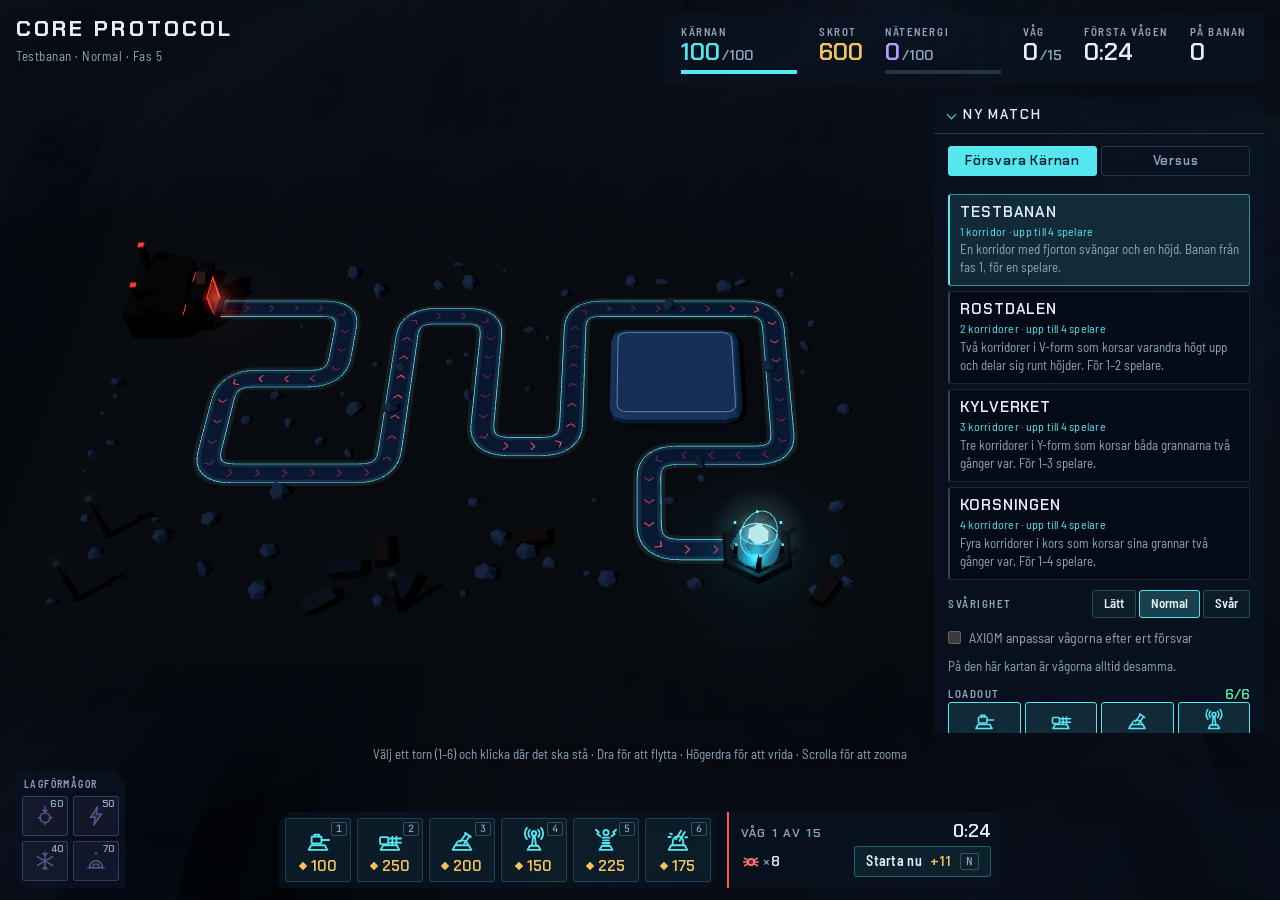
==== commit affff245: "Fas 5a: nya torn, specialiseringar och robotar Hackernod, Gravitationsbrunn, Skrotsmedja och Orbital" ====
--- a/index.html
+++ b/index.html
@@ -12,8 +12,8 @@
       rel="stylesheet"
       href="https://fonts.googleapis.com/css2?family=Barlow+Semi+Condensed:wght@400;500;600&family=Chakra+Petch:wght@500;600;700&family=JetBrains+Mono:wght@400;500&display=swap"
     />
-    <script type="module" crossorigin src="./assets/index-DRmydiMa.js"></script>
-    <link rel="stylesheet" crossorigin href="./assets/index-D8YnP87I.css">
+    <script type="module" crossorigin src="./assets/index-D4DYlODU.js"></script>
+    <link rel="stylesheet" crossorigin href="./assets/index-C0puZNI4.css">
   </head>
   <body>
     <div id="app">
@@ -24,7 +24,7 @@
         <header class="hud-top">
           <div class="brand">
             <span class="brand-name">Core Protocol</span>
-            <span class="brand-sub" id="brand-sub">Testbanan · Fas 4</span>
+            <span class="brand-sub" id="brand-sub">Testbanan · Fas 5</span>
           </div>
           <button type="button" class="btn btn-menu" id="btn-menu" aria-expanded="false" aria-controls="panels">Meny</button>
 
--- a/assets/index-C0puZNI4.css
+++ b/assets/index-C0puZNI4.css
@@ -0,0 +1 @@
+:root{--night:#08101c;--glass:#0a1422bd;--glass-strong:#0a1422e6;--line:#7cc8e233;--ink:#e4eff6;--ink-dim:#8fa7b9;--eos:#55e6f0;--eos-ink:#04222a;--axiom:#ff5a4a;--axiom-soft:#ff7a6a;--scrap:#f2c35b;--ok:#5fe3a1;--warn:#f5b84a;--energy:#b69cff;--font-display:"Chakra Petch", "Rajdhani", "Arial Narrow", system-ui, sans-serif;--font-body:"Barlow Semi Condensed", "Barlow", "Arial Narrow", system-ui, sans-serif;--font-data:"JetBrains Mono", ui-monospace, "SFMono-Regular", Menlo, Consolas, monospace;--chamfer:10px;--column:330px;--lightningcss-light: ;--lightningcss-dark:initial;color-scheme:dark}[hidden]{display:none!important}html,body{background:var(--night);height:100%;color:var(--ink);overflow:hidden}body{font-family:var(--font-body);-webkit-font-smoothing:antialiased;margin:0;font-size:15px;line-height:1.4}#app{position:fixed;inset:0}#scene,#overlay{width:100%;height:100%;display:block;position:absolute;inset:0}#scene{touch-action:none;cursor:grab;outline:none}#scene:active{cursor:grabbing}#overlay{pointer-events:none}.hud{padding-block:calc(14px + env(safe-area-inset-top,0px)) calc(12px + env(safe-area-inset-bottom,0px));padding-left:max(16px, env(safe-area-inset-left,0px));padding-right:max(16px, env(safe-area-inset-right,0px));pointer-events:none;flex-direction:column;gap:12px;display:flex;position:absolute;inset:0}.hud-top{flex-wrap:wrap;justify-content:space-between;align-items:flex-start;gap:12px 24px;display:flex}.brand{text-shadow:0 1px 12px #0009;flex-direction:column;gap:2px;display:flex}.brand-name{font-family:var(--font-display);letter-spacing:.14em;text-transform:uppercase;color:var(--ink);font-size:22px;font-weight:700}.brand-sub{letter-spacing:.04em;color:var(--ink-dim);font-size:13px}.hud-top .btn-menu{display:none}.status{background:var(--glass);-webkit-backdrop-filter:blur(10px);clip-path:polygon(var(--chamfer) 0, 100% 0, 100% calc(100% - var(--chamfer)), calc(100% - var(--chamfer)) 100%, 0 100%, 0 var(--chamfer));flex-wrap:wrap;gap:4px 22px;padding:10px 18px 11px;display:flex}.stat{flex-direction:column;min-width:0;display:flex}.stat-label{letter-spacing:.14em;text-transform:uppercase;color:var(--ink-dim);white-space:nowrap;font-size:11px;font-weight:600}.stat-value{font-family:var(--font-display);font-variant-numeric:tabular-nums;color:var(--ink);white-space:nowrap;font-size:24px;font-weight:600;line-height:1.1}.stat-value-small{color:var(--eos);font-size:16px;line-height:1.6}.stat-max{color:var(--ink-dim);margin-left:2px;font-size:14px}.stat-core .stat-value{color:var(--eos)}.stat-core[data-level=warn] .stat-value{color:var(--warn)}.stat-core[data-level=critical] .stat-value{color:var(--axiom)}.stat-scrap .stat-value{color:var(--scrap)}.meter{background:#8fa7b938;width:116px;height:4px;margin-top:4px;display:block}.meter-fill{background:var(--eos);transform-origin:0;width:100%;height:100%;transition:transform .25s ease-out,background-color .3s;display:block}.stat-core[data-level=warn] .meter-fill{background:var(--warn)}.stat-core[data-level=critical] .meter-fill{background:var(--axiom)}.stat-core.is-hit .stat-value{animation:.35s ease-out hit}.stat-scrap.is-gain .stat-value{animation:.3s ease-out gain}@keyframes hit{0%{color:#fff;transform:translateY(-1px)}to{transform:none}}@keyframes gain{0%{color:#fff3cf;text-shadow:0 0 12px #f2c35bcc}}.hud-main{flex:1;justify-content:flex-end;align-items:flex-start;min-height:0;display:flex;position:relative}.radio{top:0;left:0;right:calc(var(--column) + 16px);background:var(--glass-strong);border-left:2px solid var(--axiom);pointer-events:none;align-items:baseline;gap:10px;width:-moz-fit-content;width:fit-content;max-width:min(560px,100%);margin-inline:auto;padding:8px 16px;animation:.35s ease-out radio-in;display:flex;position:absolute}.radio[data-from=eos]{border-left-color:var(--eos)}.radio-from{font-family:var(--font-display);letter-spacing:.16em;color:var(--axiom);flex:none;font-size:12px;font-weight:600}.radio[data-from=eos] .radio-from{color:var(--eos)}.radio-text{min-width:0;font-size:15px}@keyframes radio-in{0%{opacity:0;transform:translateY(-6px)}}.hud-side{width:min(var(--column), 100%);pointer-events:none;scrollbar-width:thin;scrollbar-color:#8fa7b959 transparent;flex-direction:column;gap:10px;min-height:0;max-height:100%;display:flex;overflow-y:auto}.hud-panels{flex-direction:column;gap:10px;display:flex}.panel{pointer-events:auto;background:var(--glass);-webkit-backdrop-filter:blur(10px);clip-path:polygon(0 0, calc(100% - var(--chamfer)) 0, 100% var(--chamfer), 100% 100%, var(--chamfer) 100%, 0 calc(100% - var(--chamfer)))}.panel>summary{font-family:var(--font-display);letter-spacing:.14em;text-transform:uppercase;color:var(--ink);cursor:pointer;-webkit-user-select:none;user-select:none;align-items:center;gap:8px;padding:9px 14px;font-size:13px;font-weight:600;list-style:none;display:flex}.panel>summary::-webkit-details-marker{display:none}.panel>summary:before{content:"";border-right:1.5px solid var(--eos);border-bottom:1.5px solid var(--eos);width:6px;height:6px;transition:transform .15s;transform:rotate(-45deg)}.panel[open]>summary:before{transform:rotate(45deg)}.panel>summary:focus-visible{outline:2px solid var(--eos);outline-offset:-2px}.panel-body{border-top:1px solid var(--line);flex-direction:column;gap:10px;padding:12px 14px 14px;display:flex}.note{color:var(--ink-dim);max-width:62ch;margin:0;font-size:14px}.note-lock{color:var(--warn)}.note a{color:var(--eos);text-underline-offset:2px}.note a:focus-visible{outline:2px solid var(--eos);outline-offset:2px}.group-label{letter-spacing:.14em;text-transform:uppercase;color:var(--ink-dim);margin-bottom:6px;font-size:11px;font-weight:600;display:block}.btn-row{flex-wrap:wrap;gap:6px;display:flex}.btn{font:600 14px/1.2 var(--font-body);letter-spacing:.02em;color:var(--ink);cursor:pointer;pointer-events:auto;background:#55e6f012;border:1px solid #55e6f052;border-radius:3px;align-items:center;gap:8px;padding:6px 11px;transition:background-color .12s,border-color .12s;display:inline-flex}.btn:hover:not(:disabled){background:#55e6f029;border-color:#55e6f099}.btn:focus-visible,.tower-btn:focus-visible,.tp-close:focus-visible,.field input:focus-visible{outline:2px solid var(--eos);outline-offset:2px}.btn:disabled{opacity:.42;cursor:not-allowed}.btn[aria-pressed=true]{border-color:var(--eos);background:#55e6f038}.btn-axiom{background:#ff5a4a14;border-color:#ff5a4a66}.btn-axiom:hover:not(:disabled){background:#ff5a4a2e;border-color:#ff5a4abf}.btn-axiom .icon-robot{width:18px;height:18px;margin-left:-3px}.btn-primary{color:var(--eos-ink);background:var(--eos);border-color:var(--eos)}.btn-primary:hover:not(:disabled){background:#8af0f6;border-color:#8af0f6}kbd{font:500 11px/1 var(--font-data);color:var(--ink-dim);border:1px solid #8fa7b959;border-radius:2px;padding:2px 5px}.btn-primary kbd{color:var(--eos-ink);border-color:#04222a66}.icon{fill:none;stroke:currentColor;stroke-width:1.6px;stroke-linecap:round;stroke-linejoin:round;flex:none;display:block}.icon .fill{fill:currentColor;fill-opacity:.3}.icon-tower{color:var(--eos)}.icon-robot{color:var(--axiom-soft)}.tower-cost:before,.tp-cost:not(:empty):before{content:"";vertical-align:.12em;background:currentColor;width:6px;height:6px;margin-right:5px;display:inline-block;transform:rotate(45deg)}.readout{gap:4px;margin:0;display:grid}.readout>div{justify-content:space-between;gap:12px;min-width:0;display:flex}.readout dt{color:var(--ink-dim)}.readout dd{font-variant-numeric:tabular-nums;text-align:right;overflow-wrap:anywhere;min-width:0;margin:0}.mono{font-family:var(--font-data);letter-spacing:.04em;font-size:13px}.selftest{border-top:1px solid var(--line);align-items:flex-start;gap:10px;padding-top:10px;font-size:14px;display:flex}.selftest-text{min-width:0;color:var(--ink-dim)}.pill{font:600 11px/1.5 var(--font-display);letter-spacing:.12em;text-transform:uppercase;color:var(--ink);background:#8fa7b933;border-radius:2px;flex:none;padding:2px 8px}[data-state=ok]>.pill{color:#052414;background:var(--ok)}[data-state=fail]>.pill{color:#2a0603;background:var(--axiom)}[data-state=wait]>.pill{color:#2b1b02;background:var(--warn)}.tower-panel{box-shadow:inset 0 2px 0 var(--eos);flex-direction:column;gap:10px;padding:12px 14px 14px;display:flex}.tp-head{align-items:center;gap:10px;display:flex}.tp-icon .icon{width:36px;height:36px}.tp-titles{flex:1;min-width:0}.tp-title{font:700 18px/1.1 var(--font-display);letter-spacing:.06em;text-transform:uppercase;margin:0}.tp-sub{color:var(--ink-dim);margin:2px 0 0;font-size:13px}.tp-close{width:32px;height:32px;font:400 22px/1 var(--font-body);color:var(--ink-dim);border:1px solid var(--line);cursor:pointer;background:0 0;border-radius:3px;flex:none;place-items:center;padding:0;display:grid}.tp-close:hover{color:var(--ink);border-color:#55e6f080}.tp-role{color:var(--ink-dim);margin:0;font-size:14px}.tp-stats{grid-template-columns:1fr 1fr;gap:6px 14px;margin:0;display:grid}.tp-stats>div{flex-direction:column;min-width:0;display:flex}.tp-stats dt{letter-spacing:.12em;text-transform:uppercase;color:var(--ink-dim);font-size:11px;font-weight:600}.tp-stats dd{font:600 15px/1.3 var(--font-display);font-variant-numeric:tabular-nums;margin:0}.tp-next{color:var(--ok)}.tp-tags{flex-direction:column;gap:2px;margin:0;font-size:13px;display:flex}.tp-good{color:var(--ok)}.tp-bad{color:#ff9a8c}.tp-record{color:var(--ink-dim);font-variant-numeric:tabular-nums;margin:0;font-size:13px}.tp-actions{flex-wrap:wrap;gap:6px;display:flex}.tp-actions .btn{flex:auto;justify-content:center;padding-block:8px}.tp-cost{font-family:var(--font-display);font-variant-numeric:tabular-nums}.tp-refund{color:var(--scrap)}.tp-upgrade[data-poor]{color:var(--ink);background:#55e6f01f;border-color:#55e6f066}.tp-upgrade[data-poor] .tp-cost{color:var(--axiom-soft)}.tp-upgrade[data-poor] kbd{color:var(--ink-dim);border-color:#8fa7b959}.tp-note{font-size:13px}.tp-why{color:#ffb3a8;margin:0;font-size:13px}.tp-why:empty{display:none}.net-view{flex-direction:column;gap:10px;display:flex}.field{flex-direction:column;gap:6px;display:flex}.field label{letter-spacing:.14em;text-transform:uppercase;color:var(--ink-dim);font-size:11px;font-weight:600}.field-row{gap:6px;display:flex}.field input{min-width:0;font:500 15px/1.2 var(--font-data);letter-spacing:.12em;text-transform:uppercase;color:var(--ink);background:#02081099;border:1px solid #8fa7b959;border-radius:3px;flex:1;padding:6px 10px}.field input::placeholder{color:#8fa7b999;letter-spacing:.04em;text-transform:none}.room-code{background:#0208108c;border:1px dashed #55e6f073;justify-content:space-between;align-items:center;gap:10px;padding:8px 12px;display:flex}.room-code-value{font:600 24px/1.1 var(--font-display);letter-spacing:.16em;color:var(--eos);-webkit-user-select:all;user-select:all}.net-state{align-items:center;gap:10px;display:flex}.net-error{color:var(--axiom);margin:0;font-size:14px}.net-error:empty{display:none}.room-code-label{letter-spacing:.14em;text-transform:uppercase;color:var(--ink-dim);font-size:11px;font-weight:600}.room-code .room-code-value{white-space:nowrap;margin-right:auto}.net-room .room-code-label{display:none}.net-room .room-code-value{font-size:20px}.field input.name-input,.field input.plain-input,.invite-url{font:500 15px/1.2 var(--font-body);letter-spacing:.02em;text-transform:none}.field input.plain-input{font-size:14px}.invite{gap:6px;width:100%;display:flex}.invite-url{min-width:0;color:var(--ink-dim);text-overflow:ellipsis;background:#02081099;border:1px solid #8fa7b959;border-radius:3px;flex:1;padding:6px 10px;font-size:13px}.invite-url:focus-visible{outline:2px solid var(--eos);outline-offset:2px;color:var(--ink)}.player-list{gap:4px;width:100%;margin:0;padding:0;list-style:none;display:grid}.player{border-left:2px solid var(--player);background:#02081073;align-items:center;gap:8px;min-width:0;padding:6px 10px;display:flex}.player-swatch{background:var(--player);flex:none;width:10px;height:10px;transform:rotate(45deg)}.player-name{text-overflow:ellipsis;white-space:nowrap;min-width:0;font-weight:600;overflow:hidden}.player-tag{font:600 10px/1.5 var(--font-display);letter-spacing:.12em;text-transform:uppercase;color:var(--ink-dim);border:1px solid #8fa7b959;border-radius:2px;flex:none;padding:1px 6px}.player-tag-me{color:var(--eos);border-color:#55e6f073}.player-status{font-variant-numeric:tabular-nums;color:var(--ink-dim);flex:none;margin-left:auto;font-size:13px}.player:has(.player-loadout){flex-wrap:wrap}.player-loadout{flex-wrap:wrap;gap:4px;width:100%;padding-left:18px;display:flex}.player-loadout .icon{width:18px;height:18px;color:var(--ink-dim)}.player[data-state=ready] .player-status{color:var(--ok)}.player[data-state=waiting] .player-status{color:var(--warn)}.player[data-state=gone]{opacity:.55}.player[data-state=gone] .player-status{color:var(--axiom-soft)}.choices{border:0;gap:4px;min-width:0;margin:0;padding:0;display:grid}.choices legend{letter-spacing:.14em;text-transform:uppercase;color:var(--ink-dim);margin-bottom:4px;padding:0;font-size:11px;font-weight:600}.choice{cursor:pointer;align-items:center;gap:8px;font-size:14px;display:flex}.choice input{accent-color:var(--eos);margin:0}.net-advanced{border-top:1px solid var(--line);flex-direction:column;gap:8px;padding-top:10px;display:flex}.net-advanced>summary{letter-spacing:.06em;color:var(--ink-dim);cursor:pointer;font-size:13px;font-weight:600}.net-advanced[open]>summary{color:var(--ink);margin-bottom:4px}.net-advanced:not([open])>:not(summary){display:none}.net-advanced>:not(summary)+:not(summary){margin-top:0}.net-heading{font:600 12px/1.3 var(--font-display);letter-spacing:.14em;text-transform:uppercase;color:var(--eos);margin:6px 0 0}.field-grid{grid-template-columns:repeat(3,minmax(0,1fr));gap:6px;display:grid}.field-small label{letter-spacing:.06em}.net-stats{border-top:1px solid var(--line);padding-top:10px}.overlay-card.lobby-card{border-left-color:var(--eos)}.lobby-card .overlay-eyebrow{color:var(--eos)}.lobby-card .overlay-text{font-size:16px}.lobby-card .field,.lobby-room,.lobby-players{width:100%}.lobby-room{flex-direction:column;gap:6px;display:flex}.lobby-room:empty,.lobby-players:empty,.net-room:empty,.net-players:empty{display:none}.net-room{flex-direction:column;gap:6px;display:flex}.btn-primary[aria-pressed=true],.btn-primary[aria-pressed=true]:hover:not(:disabled){color:#03140c;background:var(--ok);border-color:var(--ok)}.stat-mode[data-state=wait] .stat-value-small{color:var(--warn)}.hud-bottom{pointer-events:none;flex-direction:column;align-items:center;gap:8px;display:flex;position:relative}.hint{max-width:100%;min-height:1.4em;color:var(--ink-dim);text-align:center;white-space:nowrap;text-overflow:ellipsis;text-shadow:0 1px 10px #000000e6;margin:0;font-size:13px;overflow:hidden}.toast{background:var(--glass-strong);border-left:2px solid var(--warn);width:max-content;max-width:min(520px,100%);margin:0;padding:7px 14px;font-size:14px;animation:.25s ease-out toast-in;position:absolute;bottom:calc(100% + 8px);left:50%;transform:translate(-50%)}.toast[data-kind=info]{border-left-color:var(--eos)}@keyframes toast-in{0%{opacity:0;transform:translate(-50%,6px)}}.build-bar{pointer-events:auto;align-items:stretch;gap:10px;max-width:100%;display:flex}.build-towers{background:var(--glass);-webkit-backdrop-filter:blur(10px);clip-path:polygon(var(--chamfer) 0, 100% 0, 100% calc(100% - var(--chamfer)), calc(100% - var(--chamfer)) 100%, 0 100%, 0 var(--chamfer));gap:6px;padding:6px;display:flex}.tower-btn{min-width:142px;color:var(--ink);text-align:left;cursor:pointer;background:#55e6f00d;border:1px solid #55e6f033;border-radius:3px;align-items:center;gap:9px;padding:8px 30px 8px 10px;transition:background-color .12s,border-color .12s;display:flex;position:relative}.tower-btn:hover:not(:disabled){background:#55e6f021;border-color:#55e6f080}.tower-btn[aria-pressed=true]{border-color:var(--eos);box-shadow:inset 0 -2px 0 var(--eos);background:#55e6f033}.tower-btn:disabled{opacity:.45;cursor:not-allowed}.tower-btn .icon-tower{width:30px;height:30px}.tower-text{flex-direction:column;min-width:0;display:flex}.tower-name{font:600 14px/1.2 var(--font-body);white-space:nowrap}.tower-cost{font:600 15px/1.2 var(--font-display);font-variant-numeric:tabular-nums;color:var(--scrap)}.tower-btn[data-poor] .tower-cost{color:var(--axiom-soft)}.tower-btn[data-poor] .icon-tower{opacity:.5}.tower-key{position:absolute;top:6px;right:6px}.tower-key:empty{display:none}.wave-card{background:var(--glass);-webkit-backdrop-filter:blur(10px);border-left:2px solid var(--axiom);flex-direction:column;justify-content:center;gap:4px;min-width:270px;padding:7px 10px 8px 12px;display:flex}.wave-head{justify-content:space-between;align-items:baseline;gap:12px;display:flex}.wave-title{font:600 12px/1.2 var(--font-display);letter-spacing:.14em;text-transform:uppercase;color:var(--ink-dim);white-space:nowrap}.wave-timer{font:600 18px/1.1 var(--font-display);font-variant-numeric:tabular-nums;white-space:nowrap}.wave-body{justify-content:space-between;align-items:center;gap:12px;min-height:32px;display:flex}.wave-preview{flex-wrap:wrap;gap:4px 10px;display:flex}.wave-robot{align-items:center;gap:2px;display:inline-flex}.wave-robot .icon-robot{width:20px;height:20px}.wave-count{font:600 14px/1 var(--font-display);font-variant-numeric:tabular-nums}.wave-count:before{content:"×";color:var(--ink-dim);margin-right:1px;font-weight:500}.btn-call{white-space:nowrap;flex:none}.call-bonus{font-family:var(--font-display);color:var(--scrap)}.call-bonus:empty{display:none}.replay-bar{background:var(--glass-strong);border-left:2px solid var(--eos);pointer-events:auto;flex-wrap:wrap;justify-content:center;align-items:center;gap:8px 12px;max-width:100%;padding:8px 12px;display:flex}.replay-tag{font:700 12px/1 var(--font-display);letter-spacing:.2em;text-transform:uppercase;color:var(--eos)}.replay-time{font:500 14px/1 var(--font-data);font-variant-numeric:tabular-nums}.replay-track{background:#8fa7b938;width:140px;height:4px;display:block}.replay-fill{background:var(--eos);transform-origin:0;height:100%;display:block;transform:scaleX(0)}.btn-group-inline{gap:3px;display:inline-flex}.btn-speed{font-variant-numeric:tabular-nums;padding:5px 8px}.replay-check{color:var(--ok);font-size:14px}.replay-check:before{content:"✓ "}.replay-check[data-ok=false]{color:var(--axiom)}.replay-check[data-ok=false]:before{content:"! "}.overlay{padding-block:calc(16px + env(safe-area-inset-top,0px)) calc(16px + env(safe-area-inset-bottom,0px));padding-left:max(16px, env(safe-area-inset-left,0px));padding-right:max(16px, env(safe-area-inset-right,0px));background:#04080e8c;place-items:center;animation:.4s ease-out fade-in;display:grid;position:absolute;inset:0}.overlay-card{background:var(--glass-strong);border-left:2px solid var(--axiom);flex-direction:column;align-items:flex-start;gap:10px;width:min(440px,100%);max-height:100%;padding:22px 24px 24px;display:flex;overflow-y:auto}.overlay-card[data-result=won]{border-left-color:var(--eos)}.overlay-eyebrow{font:600 12px/1 var(--font-display);letter-spacing:.2em;color:var(--axiom);margin:0}.overlay-card[data-result=won] .overlay-eyebrow{color:var(--eos)}.overlay-card h2{font:700 34px/1.05 var(--font-display);letter-spacing:.04em;text-wrap:balance;margin:0}.overlay-text{margin:0;font-size:17px}.end-stats{border-block:1px solid var(--line);grid-template-columns:1fr 1fr;gap:8px 18px;width:100%;margin:4px 0;padding:12px 0;display:grid}.end-stats>div{flex-direction:column;display:flex}.end-stats dt{letter-spacing:.12em;text-transform:uppercase;color:var(--ink-dim);font-size:11px;font-weight:600}.end-stats dd{font:600 20px/1.2 var(--font-display);font-variant-numeric:tabular-nums;margin:0}.fallback{padding-left:max(16px, env(safe-area-inset-left,0px));padding-right:max(16px, env(safe-area-inset-right,0px));text-align:center;color:var(--ink);place-content:center;gap:8px;display:grid;position:absolute;inset:0}.fallback h2{font:600 24px var(--font-display);margin:0}.fallback p{max-width:52ch;color:var(--ink-dim);margin:0 auto}@keyframes fade-in{0%{opacity:0}}.stat-energy .stat-value{color:var(--energy)}.stat-energy .meter-fill{background:var(--energy)}.stat-energy[data-state=ready] .stat-value{text-shadow:0 0 12px #b69cff8c}.bottom-row{pointer-events:none;grid-template-columns:minmax(0,1fr) auto minmax(0,1fr);grid-template-areas:"abilities build comms";align-items:end;gap:10px;width:100%;display:grid}.bottom-row>.build-bar{grid-area:build;justify-self:center}.ability-bar{background:var(--glass);-webkit-backdrop-filter:blur(10px);clip-path:polygon(0 0, calc(100% - var(--chamfer)) 0, 100% var(--chamfer), 100% 100%, var(--chamfer) 100%, 0 calc(100% - var(--chamfer)));pointer-events:auto;flex-direction:column;grid-area:abilities;justify-self:start;gap:5px;padding:6px 6px 7px;display:flex}.ability-label{letter-spacing:.14em;text-transform:uppercase;color:var(--ink-dim);white-space:nowrap;padding-left:2px;font-size:10px;font-weight:600}.ability-row{grid-template-columns:repeat(2,46px);gap:5px;display:grid}.ability-btn{width:46px;height:40px;color:var(--energy);cursor:pointer;background:#b69cff0f;border:1px solid #b69cff3d;border-radius:3px;place-items:center;padding:0;transition:background-color .12s,border-color .12s,box-shadow .2s;display:grid;position:relative;overflow:hidden}.ability-btn:after{content:"";background:var(--energy);opacity:.75;width:100%;height:3px;transform:scaleX(var(--charge,0));transform-origin:0;transition:transform .25s ease-out;position:absolute;bottom:0;left:0}.ability-btn .icon{opacity:.45;width:22px;height:22px}.ability-btn[data-ready]{border-color:var(--energy);background:#b69cff29;box-shadow:inset 0 0 14px #b69cff47}.ability-btn[data-ready] .icon{opacity:1}.ability-btn:hover:not(:disabled){background:#b69cff42}.ability-btn:disabled{cursor:not-allowed}.ability-btn:focus-visible{outline:2px solid var(--energy);outline-offset:2px}.ability-name{clip-path:inset(50%);white-space:nowrap;width:1px;height:1px;position:absolute;overflow:hidden}.ability-cost{font:600 10px/1 var(--font-display);font-variant-numeric:tabular-nums;color:var(--ink-dim);position:absolute;top:2px;right:3px}.ability-btn[data-ready] .ability-cost{color:var(--ink)}.proposal{top:54px;left:0;right:calc(var(--column) + 16px);background:var(--glass-strong);border-left:2px solid var(--energy);pointer-events:auto;grid-template-columns:auto minmax(0,1fr) auto;align-items:center;gap:6px 12px;width:-moz-fit-content;width:fit-content;max-width:min(540px,100%);margin-inline:auto;padding:10px 14px 12px;animation:.3s ease-out radio-in;display:grid;position:absolute}.proposal-eyebrow{font:600 11px/1 var(--font-display);letter-spacing:.18em;color:var(--energy)}.proposal-text{font-size:15px}.proposal-confirm{white-space:nowrap}.proposal-track{background:#8fa7b938;grid-column:1/-1;height:3px;display:block}.proposal-fill{background:var(--energy);transform-origin:0;height:100%;display:block}.team-panel{box-shadow:inset 0 2px 0 var(--scrap);flex-direction:column;gap:8px;padding:12px 14px 14px;display:flex}.panel-title{font:600 13px/1.2 var(--font-display);letter-spacing:.14em;text-transform:uppercase;margin:0}.team-list{gap:4px;margin:0;padding:0;list-style:none;display:grid}.team-row{border-left:2px solid var(--player);background:#02081073;grid-template-columns:auto minmax(0,1fr) auto;grid-template-areas:"swatch who scrap"".actions actions";align-items:center;gap:2px 9px;padding:6px 10px;display:grid}.team-row[data-me]{background:#55e6f012}.team-row[data-away]{opacity:.6}.team-row .player-swatch{grid-area:swatch}.team-who{flex-direction:column;grid-area:who;min-width:0;display:flex}.team-name{white-space:nowrap;text-overflow:ellipsis;font-weight:600;overflow:hidden}.team-where{color:var(--ink-dim);font-size:12px}.team-row[data-away] .team-where{color:var(--axiom-soft)}.team-scrap{font:600 16px/1 var(--font-display);font-variant-numeric:tabular-nums;color:var(--scrap);grid-area:scrap}.team-scrap:before{content:"";vertical-align:.14em;background:currentColor;width:6px;height:6px;margin-right:5px;display:inline-block;transform:rotate(45deg)}.team-actions{grid-area:actions;gap:4px;margin-top:4px;display:flex}.btn-small{gap:6px;padding:3px 8px;font-size:13px}.team-send{color:var(--scrap);background:#f2c35b12;border-color:#f2c35b66}.team-send:hover:not(:disabled){background:#f2c35b2e;border-color:#f2c35bbf}.chat{pointer-events:none;flex-direction:column;align-items:flex-start;gap:4px;width:min(380px,100%);margin:0;padding:0;list-style:none;display:flex;position:absolute;bottom:0;left:0}.chat-line{background:var(--glass-strong);border-left:2px solid var(--player,var(--eos));align-items:center;gap:7px;max-width:100%;padding:4px 10px 4px 8px;font-size:14px;animation:.25s ease-out chat-in;display:flex}.chat-line .icon{width:16px;height:16px;color:var(--player)}.chat-name{color:var(--player);white-space:nowrap;flex:none;font-weight:600}.chat-text{min-width:0}.chat-system{color:var(--ink-dim);border-left-color:#8fa7b999}@keyframes chat-in{0%{opacity:0;transform:translate(-8px)}}.comms{background:var(--glass);-webkit-backdrop-filter:blur(10px);border-right:2px solid var(--eos);pointer-events:auto;flex-direction:column;grid-area:comms;justify-self:end;align-items:stretch;gap:5px;padding:6px;display:flex}.comms .btn{white-space:nowrap;justify-content:center}.quick-chat-menu{position:relative}.quick-chat-menu>summary{list-style:none;display:flex}.quick-chat-menu>summary::-webkit-details-marker{display:none}.quick-chat-menu[open]>summary{border-color:var(--eos);background:#55e6f038}.quick-chat{background:var(--glass-strong);border:1px solid var(--line);gap:4px;min-width:200px;padding:6px;display:grid;position:absolute;bottom:calc(100% + 6px);right:0}.quick-chat .chat-quick{justify-content:flex-start}.chat-quick .icon{width:16px;height:16px;color:var(--eos)}.ping-wheel{z-index:5;pointer-events:none;width:0;height:0;position:absolute}.ping-wheel:before{content:"";width:224px;height:224px;box-shadow:0 0 0 1px var(--line);background:radial-gradient(circle,#0000 0 25px,#08101cc7 26px 111px,#0000 112px);border-radius:50%;animation:.12s ease-out wheel-in;position:absolute;top:-112px;left:-112px}.ping-wheel:after{content:"";background:var(--eos);width:8px;height:8px;position:absolute;top:-4px;left:-4px;transform:rotate(45deg)}.ping-item{left:var(--x);top:var(--y);text-align:center;width:92px;color:var(--ink-dim);pointer-events:auto;cursor:pointer;-webkit-user-select:none;user-select:none;border-radius:3px;flex-direction:column;align-items:center;gap:3px;padding:6px 4px;font-size:12px;font-weight:600;line-height:1.15;display:flex;position:absolute;transform:translate(-50%,-50%)}.ping-item .icon{width:24px;height:24px;color:var(--eos)}.ping-item[data-active]{color:var(--ink);background:#55e6f033}@keyframes wheel-in{0%{opacity:0;transform:scale(.85)}}.comms-votes{gap:5px;display:flex}.comms-votes .btn{flex:1 1 0}.vote-count{font:600 12px/1 var(--font-display);font-variant-numeric:tabular-nums;color:var(--ink-dim)}.btn[aria-pressed=true] .vote-count{color:var(--ink)}.paused{top:38%;left:0;right:calc(var(--column) + 16px);text-align:center;background:var(--glass-strong);border-top:2px solid var(--eos);pointer-events:none;flex-direction:column;align-items:center;gap:4px;width:-moz-fit-content;width:fit-content;max-width:min(420px,100%);margin-inline:auto;padding:12px 22px 14px;animation:.25s ease-out radio-in;display:flex;position:absolute}.paused-title{font:700 26px/1.1 var(--font-display);letter-spacing:.22em;text-transform:uppercase}.paused-text{color:var(--ink-dim);font-size:14px}.wave-card{max-width:390px}.wave-axiom{color:#ffb3a8;border-top:1px solid #ff5a4a40;margin:0;padding-top:5px;font-size:13px;line-height:1.3}.wave-axiom[data-locked]{color:var(--axiom-soft);font-weight:600}.wave-per{color:var(--ink-dim);white-space:nowrap;align-self:center;font-size:12px}.wave-boss .wave-count{letter-spacing:.08em;color:var(--axiom);font-size:12px}.wave-boss .wave-count:before{content:none}.tp-focus-row{flex-wrap:wrap;align-items:center;gap:4px;display:flex}.tp-focus-label{letter-spacing:.14em;text-transform:uppercase;width:100%;color:var(--ink-dim);font-size:11px;font-weight:600}.tp-spec-title{letter-spacing:.14em;text-transform:uppercase;color:var(--ink-dim);margin:2px 0 0;font-size:11px;font-weight:600}.tp-specs{grid-template-columns:1fr 1fr;gap:6px;display:grid}.tp-spec{text-align:left;min-width:0;color:var(--ink);font:inherit;cursor:pointer;background:#55e6f014;border:1px solid #55e6f059;border-radius:3px;flex-direction:column;gap:4px;padding:8px 9px;display:flex}.tp-spec:hover:not(:disabled),.tp-spec:focus-visible{border-color:var(--eos);background:#55e6f029}.tp-spec:disabled{opacity:.5;cursor:default}.tp-spec-head{justify-content:space-between;align-items:baseline;gap:6px;display:flex}.tp-spec-name{min-width:0;font:700 13px/1.15 var(--font-display);letter-spacing:.01em;overflow-wrap:break-word}.tp-spec-cost{font-size:14px}.tp-spec-role{color:var(--ink-dim);font-size:12.5px;line-height:1.3}.tp-spec-diff{color:var(--ok);font-variant-numeric:tabular-nums;flex-direction:column;font-size:12px;display:flex}.tp-spec[data-poor] .tp-spec-cost{color:var(--axiom-soft)}.tp-fire-state{font-family:var(--font-display);font-variant-numeric:tabular-nums;opacity:.85}.tp-status{color:#ffb3a8;margin:0;font-size:13px}.tp-status:empty{display:none}.match-setup{flex-direction:column;gap:10px;width:100%;display:flex}.setup-maps{gap:5px;display:grid}.setup-map{font:inherit;text-align:left;color:var(--ink);cursor:pointer;background:#02081073;border:1px solid #8fa7b92e;border-left:2px solid #8fa7b959;border-radius:3px;gap:2px;padding:8px 10px 9px;transition:background-color .12s,border-color .12s;display:grid}.setup-map:hover:not(:disabled){border-color:#55e6f080}.setup-map[aria-checked=true]{border-color:#55e6f08c;border-left-color:var(--eos);background:#55e6f01f}.setup-map:disabled{cursor:default;opacity:.4}.setup-map:focus-visible,.setup-level:focus-visible,.setup-axiom input:focus-visible{outline:2px solid var(--eos);outline-offset:2px}.setup-map-name{font:600 15px/1.2 var(--font-display);letter-spacing:.06em;text-transform:uppercase;align-items:center;gap:8px;display:flex}.setup-tag{font:600 10px/1.5 var(--font-display);letter-spacing:.12em;color:var(--scrap);border:1px solid #f2c35b73;border-radius:2px;padding:0 5px}.setup-map-meta{letter-spacing:.02em;color:var(--eos);font-size:12px}.setup-map-blurb{color:var(--ink-dim);font-size:13px;line-height:1.35}.setup-row{flex-wrap:wrap;justify-content:space-between;align-items:center;gap:6px 10px;display:flex}.setup-label{letter-spacing:.14em;text-transform:uppercase;color:var(--ink-dim);font-size:11px;font-weight:600}.setup-levels{gap:3px;display:inline-flex}.setup-level{font:600 13px/1.2 var(--font-body);color:var(--ink);cursor:pointer;background:#55e6f00d;border:1px solid #55e6f040;border-radius:3px;padding:5px 11px}.setup-level:hover:not(:disabled){background:#55e6f024}.setup-level[aria-checked=true]{border-color:var(--eos);background:#55e6f038}.setup-level:disabled{cursor:default}.setup-level:disabled:not([aria-checked=true]){opacity:.4}.setup-axiom{cursor:pointer;align-items:center;gap:8px;font-size:14px;display:flex}.setup-axiom input{accent-color:var(--axiom);margin:0}.setup-axiom:has(input:disabled){cursor:default;color:var(--ink-dim)}.setup-note{color:var(--ink-dim);font-size:13px}.overlay-card.lobby-card{width:min(580px,100%)}.lobby-subtitle{font:600 12px/1.3 var(--font-display);letter-spacing:.14em;text-transform:uppercase;color:var(--eos);margin:6px 0 0}.lobby-card .setup-maps,.end-setup .setup-maps{grid-template-columns:repeat(auto-fit,minmax(190px,1fr))}.lobby-card .setup-map:not([aria-checked=true]) .setup-map-blurb,.end-setup .setup-map-blurb,.end-setup .setup-note{display:none}.end-setup{border-bottom:1px solid var(--line);flex-direction:column;gap:8px;width:100%;padding-bottom:12px;display:flex}.end-setup .lobby-subtitle{margin:0}@media (max-width:1500px){.bottom-row:has(>.comms:not([hidden])){grid-template-columns:auto minmax(0,1fr);grid-template-areas:"abilities comms""build build";gap:6px 10px}.bottom-row:has(>.comms:not([hidden])) .ability-bar{flex-direction:row;align-items:center;gap:8px}.bottom-row:has(>.comms:not([hidden])) .ability-row{grid-template-columns:repeat(4,46px)}.bottom-row:has(>.comms:not([hidden])) .comms{flex-direction:row;align-items:center}}.editor{z-index:10;background:var(--night);grid-template-columns:minmax(0,1fr) 370px;display:grid;position:absolute;inset:0}.editor-stage{min-width:0;min-height:0;position:relative}.editor-canvas{cursor:crosshair;touch-action:none;width:100%;height:100%;display:block}.editor-canvas[data-tool=erase]{cursor:pointer}.editor-status{max-width:calc(100% - 24px);font:500 12px/1.4 var(--font-data);color:var(--ink-dim);background:var(--glass-strong);pointer-events:none;margin:0;padding:4px 10px;position:absolute;bottom:10px;left:12px}.editor-status:empty{display:none}.editor-side{min-height:0;padding:calc(14px + env(safe-area-inset-top,0px)) max(16px, env(safe-area-inset-right,0px)) 18px 16px;background:var(--glass-strong);border-left:1px solid var(--line);scrollbar-width:thin;flex-direction:column;gap:12px;display:flex;overflow-y:auto}.editor-head{justify-content:space-between;align-items:center;gap:10px;display:flex}.editor-title{font:700 18px/1.1 var(--font-display);letter-spacing:.1em;text-transform:uppercase;margin:0}.editor-section{border-top:1px solid var(--line);flex-direction:column;gap:8px;padding-top:12px;display:flex}.editor-section .lobby-subtitle{margin:0}.editor-field{letter-spacing:.12em;text-transform:uppercase;min-width:0;color:var(--ink-dim);flex-direction:column;gap:4px;font-size:11px;font-weight:600;display:flex}.editor-field input,.editor-field select,.editor-template{min-width:0;font:500 14px/1.2 var(--font-body);letter-spacing:0;text-transform:none;color:var(--ink);background:#02081099;border:1px solid #8fa7b959;border-radius:3px;padding:5px 8px}.editor-field input:focus-visible,.editor-field select:focus-visible,.editor-template:focus-visible{outline:2px solid var(--eos);outline-offset:1px}.editor-grid{grid-template-columns:1fr 1fr;gap:8px;display:grid}.editor-tools{gap:3px;display:inline-flex}.setup-level[aria-pressed=true]{border-color:var(--eos);background:#55e6f038}.editor-hint{font-size:13px}.editor-corridors,.editor-saved{gap:4px;margin:0;padding:0;list-style:none;display:grid}.editor-corridor{border-left:2px solid var(--player);background:#02081073;flex-wrap:wrap;align-items:center;gap:6px 8px;padding:6px 8px;display:flex}.editor-corridor[data-active]{background:#55e6f014}.editor-corridor-name{flex-direction:column;margin-right:auto;font-weight:600;display:flex}.editor-corridor-meta{color:var(--ink-dim);font-size:12px;font-weight:400}.editor-corridor .setup-level{padding:3px 8px}.editor-table{border-collapse:collapse;font-variant-numeric:tabular-nums;width:100%;font-size:13px}.editor-table th,.editor-table td{text-align:right;padding:3px 4px}.editor-table thead th{letter-spacing:.1em;text-transform:uppercase;color:var(--ink-dim);font-size:10px;font-weight:600}.editor-table tbody th{text-align:left;white-space:pre;color:var(--player);font-weight:600}.editor-problems{color:#ffb3a8;gap:2px;margin:0;padding-left:18px;font-size:13px;display:grid}.editor-ok{color:var(--ok);margin:0;font-weight:600}.editor-warn{color:var(--warn);margin:0;font-size:13px}.editor-saved-row{align-items:center;gap:6px;display:flex}.editor-saved-name{white-space:nowrap;text-overflow:ellipsis;margin-right:auto;font-weight:600;overflow:hidden}@media (max-width:760px){.editor{grid-template-rows:52% 48%;grid-template-columns:1fr}.editor-side{border-left:0;border-top:1px solid var(--line);padding-top:12px}}@media (max-width:1800px){.tower-btn{text-align:center;flex-direction:column;justify-content:center;gap:3px;min-width:66px;padding:7px 8px 6px}.tower-btn .icon-tower{width:28px;height:28px}.tower-text{align-items:center}.tower-name{display:none}.tower-key{padding:1px 4px;font-size:10px;top:3px;right:3px}.wave-card{min-width:250px}}@media (max-width:1260px){.bottom-row{grid-template-columns:auto minmax(0,1fr);grid-template-areas:"abilities comms""build build";gap:6px 10px}.ability-bar{flex-direction:row;align-items:center;gap:8px}.ability-row{grid-template-columns:repeat(4,46px)}.comms{flex-direction:row;align-items:center}}@media (max-width:760px){.hud,.hud-top{gap:8px}.brand-name{font-size:17px}.brand-sub{font-size:12px}.hud-top .btn-menu{margin-left:auto;display:inline-flex}.status{justify-content:space-between;gap:2px 12px;width:100%;padding:8px 12px}.stat-value{font-size:19px}.stat-robots,.stat-next,.stat-energy .meter,.stat-energy .stat-max{display:none}.meter{width:64px}.hud-main{flex-direction:column;justify-content:flex-end;align-items:stretch}.radio,.proposal,.paused{right:0}.proposal{z-index:2;top:0}.chat{width:100%;margin-bottom:6px;position:static}.chat-line{font-size:13px}.chat-line:nth-last-child(n+4){display:none}.ability-bar{padding:4px}.ability-label,.comms kbd{display:none}.ability-row{grid-template-columns:repeat(4,40px);gap:4px}.ability-btn{width:40px;height:36px}.comms{gap:4px;padding:4px}.comms .btn{padding:5px 9px}.bottom-row:has(>.comms:not([hidden])){grid-template-columns:minmax(0,1fr);grid-template-areas:"abilities""comms""build"}.bottom-row:has(>.comms:not([hidden])) .comms{justify-self:stretch}.comms>.btn,.comms>.quick-chat-menu,.comms-votes{flex:auto}.hud-side{gap:6px;width:100%;max-height:64%}.hud-panels{gap:6px;display:none}.menu-open .hud-panels{display:flex}.tower-panel{gap:8px;padding:10px 12px 12px}.tower-panel[data-mode=kind] .tp-stats,.tower-panel[data-mode=kind] .tp-tags,.tower-panel[data-mode=kind] .tp-note{display:none}.tp-stats{grid-template-columns:repeat(3,minmax(0,1fr))}.tp-tags,.tower-panel[data-mode=tower] .tp-role,.tower-panel[data-mode=tower] .tp-note,.tp-actions kbd,.tp-up-level{display:none}.tp-actions{flex-wrap:nowrap}.tp-actions .btn{flex:1 1 0;min-width:0}.tp-spec-role,.tp-spec-diff,.tp-spec kbd,.hint{display:none}.build-bar{flex-direction:column;gap:6px;width:100%}.build-towers{grid-template-columns:repeat(4,minmax(0,1fr));gap:5px;padding:5px;display:grid}.tower-btn{text-align:center;flex-direction:column;gap:2px;padding:6px 4px 5px}.tower-btn .icon-tower{width:26px;height:26px}.tower-cost{font-size:14px}.tower-key{display:none}.wave-card{flex-flow:wrap;order:-1;align-items:center;gap:4px 10px;min-width:0;max-width:none;padding:6px 8px 6px 10px}.wave-axiom{-webkit-line-clamp:2;-webkit-box-orient:vertical;flex-basis:100%;padding-top:4px;font-size:12px;display:-webkit-box;overflow:hidden}.wave-card{justify-content:flex-start}.wave-head{flex-basis:100%;gap:10px}.wave-title{letter-spacing:.1em;font-size:11px}.wave-body{flex:1;min-height:0}.btn-call kbd{display:none}.replay-bar{width:100%}.replay-track{width:80px}.toast{width:max-content;max-width:100%;font-size:13px}.overlay-card h2{font-size:28px}}@media (prefers-reduced-motion:reduce){*,:before{transition:none!important;animation:none!important}}.stat-enemy .stat-value,.stat-enemy[data-level] .stat-value{color:var(--axiom-soft)}.stat-enemy .meter-fill,.stat-enemy[data-level] .meter-fill{background:var(--axiom-soft)}.stat-income .stat-value{color:var(--ok)}.stat-heat{font:600 11px/1.2 var(--font-display);letter-spacing:.08em;text-transform:uppercase;color:var(--warn);white-space:nowrap;margin-top:2px;animation:1.6s ease-in-out infinite heat}@keyframes heat{50%{color:#ff8f5a;text-shadow:0 0 10px #ff783c8c}}.factory{background:var(--glass);-webkit-backdrop-filter:blur(10px);border-left:2px solid var(--axiom);width:min(372px,100%);clip-path:polygon(0 0, calc(100% - var(--chamfer)) 0, 100% var(--chamfer), 100% 100%, var(--chamfer) 100%, 0 calc(100% - var(--chamfer)));pointer-events:auto;flex-direction:column;grid-area:abilities;justify-self:start;gap:6px;padding:7px 8px 8px;display:flex}.factory-head{justify-content:space-between;align-items:baseline;gap:10px;display:flex}.factory-title{font:600 12px/1.2 var(--font-display);letter-spacing:.16em;text-transform:uppercase;color:var(--axiom-soft)}.factory-income{font:600 13px/1.2 var(--font-display);font-variant-numeric:tabular-nums;color:var(--ok);white-space:nowrap}.factory-grid{grid-template-columns:repeat(4,minmax(0,1fr));gap:4px;display:grid}.factory-btn{min-width:0;color:var(--ink);text-align:left;cursor:pointer;background:#ff5a4a0f;border:1px solid #ff5a4a38;border-radius:3px;grid-template-columns:auto 1fr;grid-template-areas:"icon price""icon gain""name name";align-items:center;column-gap:5px;padding:5px 6px 4px;transition:background-color .12s,border-color .12s;display:grid;position:relative;overflow:hidden}.factory-btn:hover:not(:disabled){background:#ff5a4a26;border-color:#ff5a4a99}.factory-btn:active:not(:disabled){transform:translateY(1px)}.factory-btn:disabled{cursor:not-allowed}.factory-btn .icon-robot{grid-area:icon;width:24px;height:24px}.factory-name{font:500 11px/1.2 var(--font-body);color:var(--ink-dim);white-space:nowrap;text-overflow:ellipsis;grid-area:name;overflow:hidden}.factory-price{font:600 14px/1.1 var(--font-display);font-variant-numeric:tabular-nums;color:var(--scrap);grid-area:price}.factory-gain{font:600 11px/1.1 var(--font-display);font-variant-numeric:tabular-nums;color:var(--ok);grid-area:gain}.factory-btn[data-state=poor] .factory-price{color:var(--axiom-soft)}.factory-btn[data-state=poor] .icon-robot{opacity:.55}.factory-lock{font:600 11px/1 var(--font-display);letter-spacing:.08em;text-transform:uppercase;color:var(--ink-dim);background:#08101cc7;place-items:center;display:none;position:absolute;inset:0}.factory-btn[data-state=locked] .factory-lock{display:grid}.factory-row{align-items:center;gap:8px;display:flex}.factory-label{letter-spacing:.14em;text-transform:uppercase;color:var(--ink-dim);font-size:10px;font-weight:600}.factory-branches{gap:4px;display:inline-flex}.factory-branch{font:500 13px/1.3 var(--font-body);color:var(--ink);border:1px solid var(--line);cursor:pointer;background:0 0;border-radius:3px;padding:3px 10px}.factory-branch[aria-checked=true]{color:var(--night);background:var(--axiom-soft);border-color:var(--axiom-soft)}.factory-queue{min-height:1.3em;color:var(--ink-dim);margin:0;font-size:12px;line-height:1.3}.factory-foot{justify-content:flex-end;gap:6px;display:flex}.factory-surrender{color:var(--ink-dim)}.incoming{top:48px;left:0;right:calc(var(--column) + 16px);border:1px solid var(--axiom);pointer-events:none;background:#3c0a0ae0;align-items:baseline;gap:12px;width:-moz-fit-content;width:fit-content;max-width:min(560px,100%);margin-inline:auto;padding:8px 16px;animation:.4s ease-out incoming-in,1.1s ease-in-out .4s 3 incoming-pulse;display:flex;position:absolute;box-shadow:0 0 24px #ff5a4a59}.incoming-title{font:700 13px/1.2 var(--font-display);letter-spacing:.2em;text-transform:uppercase;color:var(--axiom);flex:none}.incoming-text{font-size:15px}@keyframes incoming-in{0%{opacity:0;transform:scale(.96)}}@keyframes incoming-pulse{50%{box-shadow:0 0 36px #ff5a4ab3}}.minimap{aspect-ratio:4/3;cursor:pointer;pointer-events:auto;border:1px solid #ff5a4a8c;flex:none;width:100%;position:relative;box-shadow:0 0 0 1px #00000073,0 6px 22px #0006}.minimap:hover{border-color:var(--axiom-soft)}.minimap-label{max-width:100%;font:600 11px/1.3 var(--font-display);letter-spacing:.06em;text-overflow:ellipsis;white-space:nowrap;color:var(--ink);background:#3c0a0ad1;padding:2px 8px 3px;position:absolute;top:0;left:0;overflow:hidden}.setup-modes{grid-template-columns:1fr 1fr;gap:4px;margin-bottom:8px;display:grid}.setup-mode{font:600 13px/1.2 var(--font-display);letter-spacing:.06em;color:var(--ink-dim);border:1px solid var(--line);cursor:pointer;background:0 0;border-radius:3px;padding:6px 8px}.setup-mode[aria-checked=true]{color:var(--eos-ink);background:var(--eos);border-color:var(--eos)}.setup-mode:focus-visible{outline:2px solid var(--eos);outline-offset:2px}.setup-tag-versus{color:var(--axiom-soft);border-color:#ff5a4a73}.setup-map-versus[aria-checked=true]{border-color:var(--axiom-soft);box-shadow:inset 2px 0 0 var(--axiom-soft)}.setup-versus{flex-direction:column;gap:8px;margin-top:8px;display:flex}.loadout-grid{grid-template-columns:repeat(4,minmax(0,1fr));gap:4px;display:grid}.loadout-tower{min-width:0;color:var(--ink-dim);border:1px solid var(--line);cursor:pointer;background:0 0;border-radius:3px;flex-direction:column;align-items:center;gap:1px;padding:5px 2px 4px;transition:background-color .12s,border-color .12s,opacity .12s;display:flex}.loadout-tower .icon-tower{width:24px;height:24px}.loadout-tower[aria-pressed=true]{color:var(--ink);border-color:var(--eos);background:#55e6f01f}.loadout-tower[data-dim=true]{opacity:.45}.loadout-tower:disabled{cursor:default}.loadout-name{text-overflow:ellipsis;white-space:nowrap;max-width:100%;font-size:11px;overflow:hidden}.loadout-cost{font:600 12px/1.1 var(--font-display);font-variant-numeric:tabular-nums;color:var(--scrap)}.loadout-count{font:600 14px/1.2 var(--font-display);font-variant-numeric:tabular-nums}.loadout-count[data-state=ok]{color:var(--ok)}.loadout-count[data-state=wait]{color:var(--warn)}.loadout-note{margin:0}.overlay-card[data-result=draw]{border-top-color:var(--warn)}.overlay-card[data-result=draw] .overlay-eyebrow{color:var(--warn)}.end-stats:has(.end-versus-row){grid-template-columns:1fr;gap:6px}.end-stats>.end-versus-row{grid-template-columns:minmax(0,1.3fr) 1fr 1fr;align-items:baseline;gap:10px;display:grid}.end-versus-row dd{font-size:17px}.end-versus-row .end-theirs{color:var(--axiom-soft)}.end-versus-head dd{font:600 12px/1.2 var(--font-display);letter-spacing:.12em;text-transform:uppercase;color:var(--eos)}.end-versus-head .end-theirs{color:var(--axiom-soft)}@media (max-width:1260px){.factory{justify-self:stretch;width:100%}}@media (max-width:760px){.factory-grid{grid-template-columns:repeat(4,minmax(0,1fr))}.factory-name{display:none}.incoming{top:40px;right:0}}.btn-pulse{animation:1.4s ease-in-out infinite btn-pulse}@keyframes btn-pulse{50%{box-shadow:0 0 0 3px #55e6f059,0 0 22px #55e6f08c}}@media (prefers-reduced-motion:reduce){.btn-pulse{animation:none;box-shadow:0 0 0 3px #55e6f073}}
